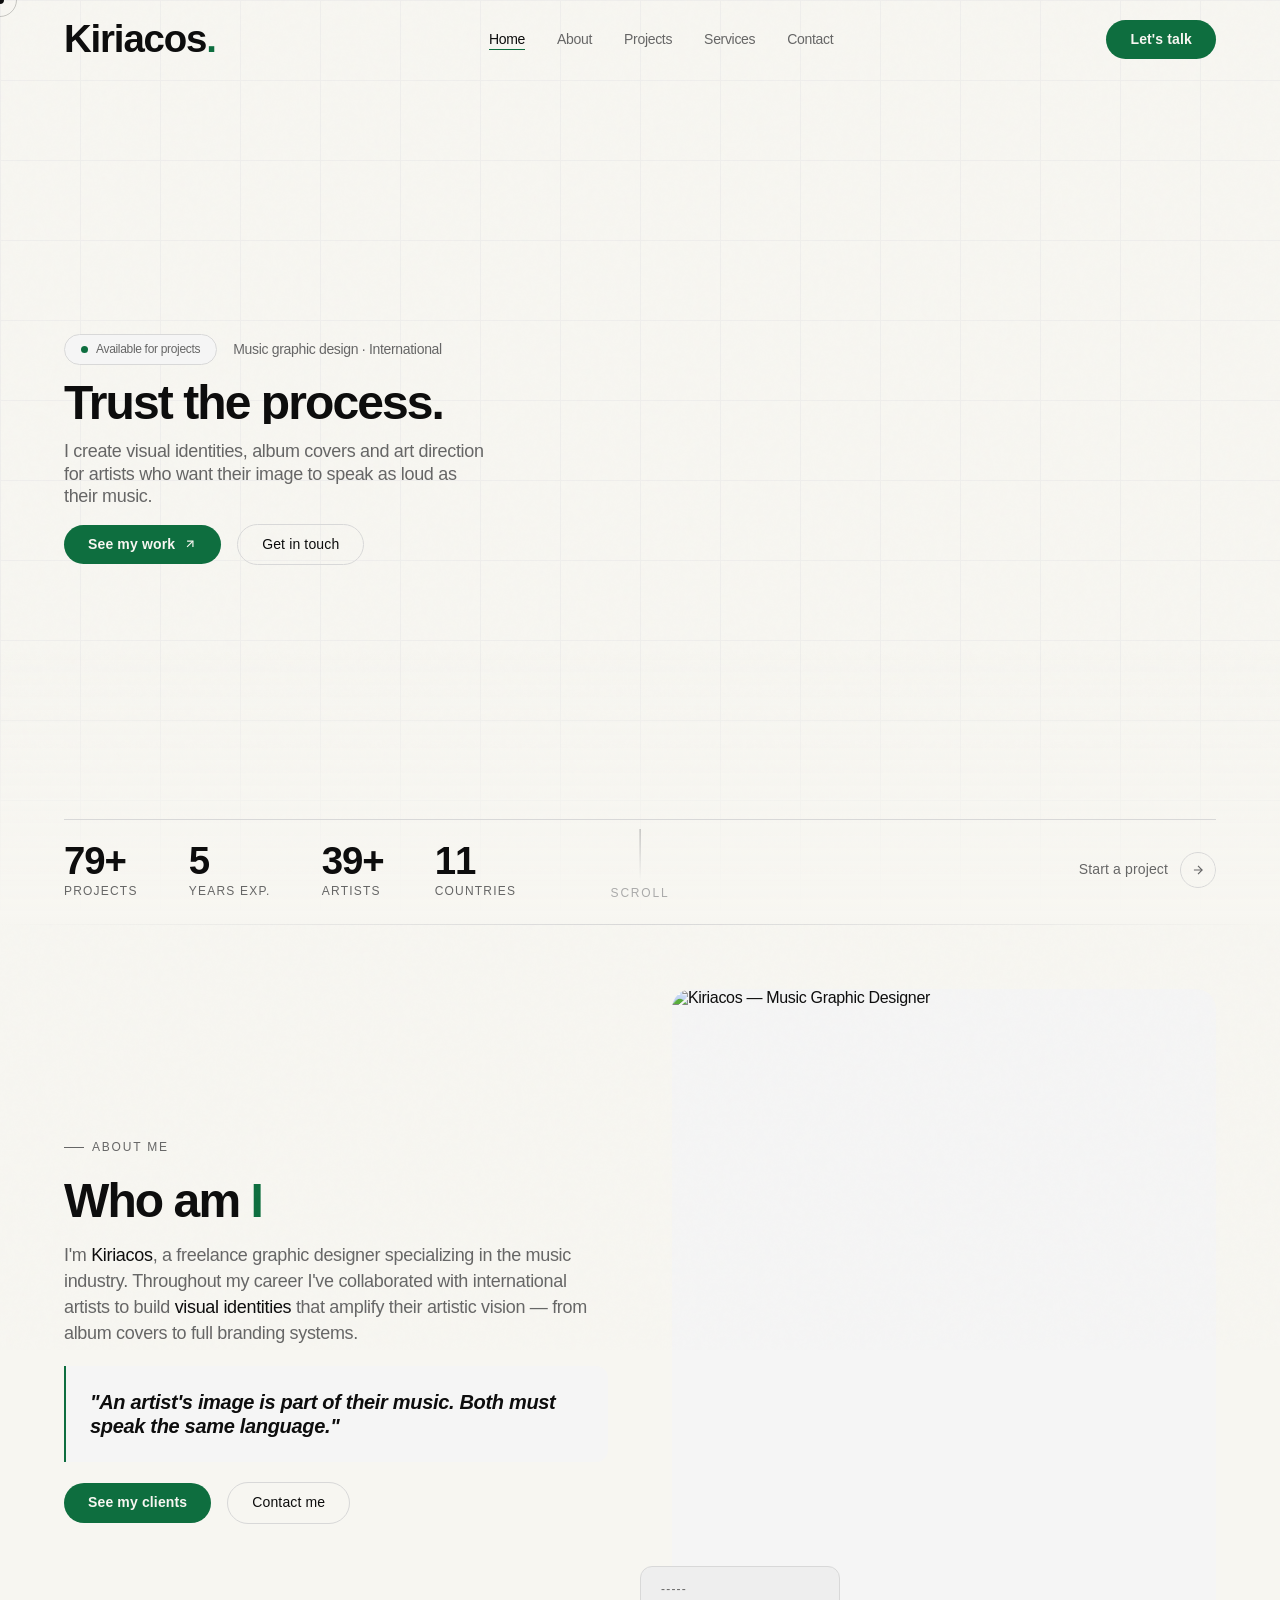
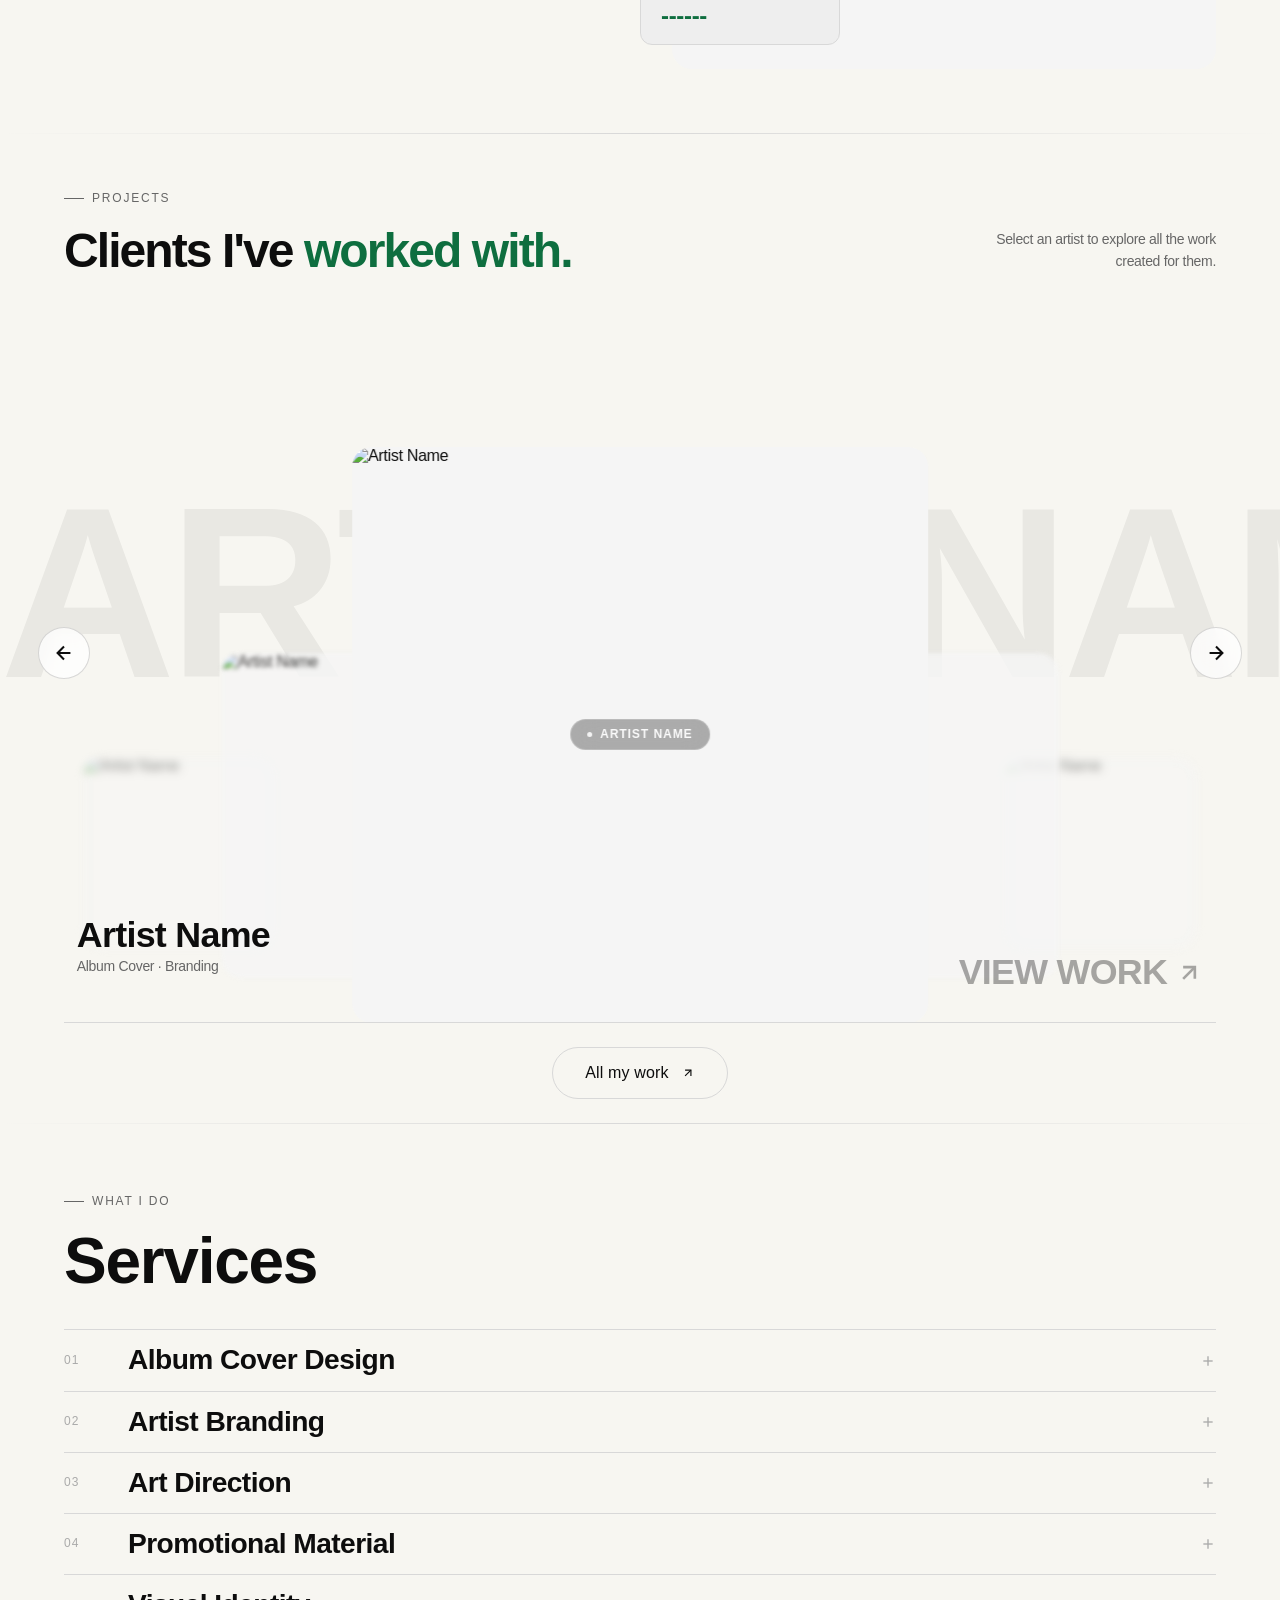
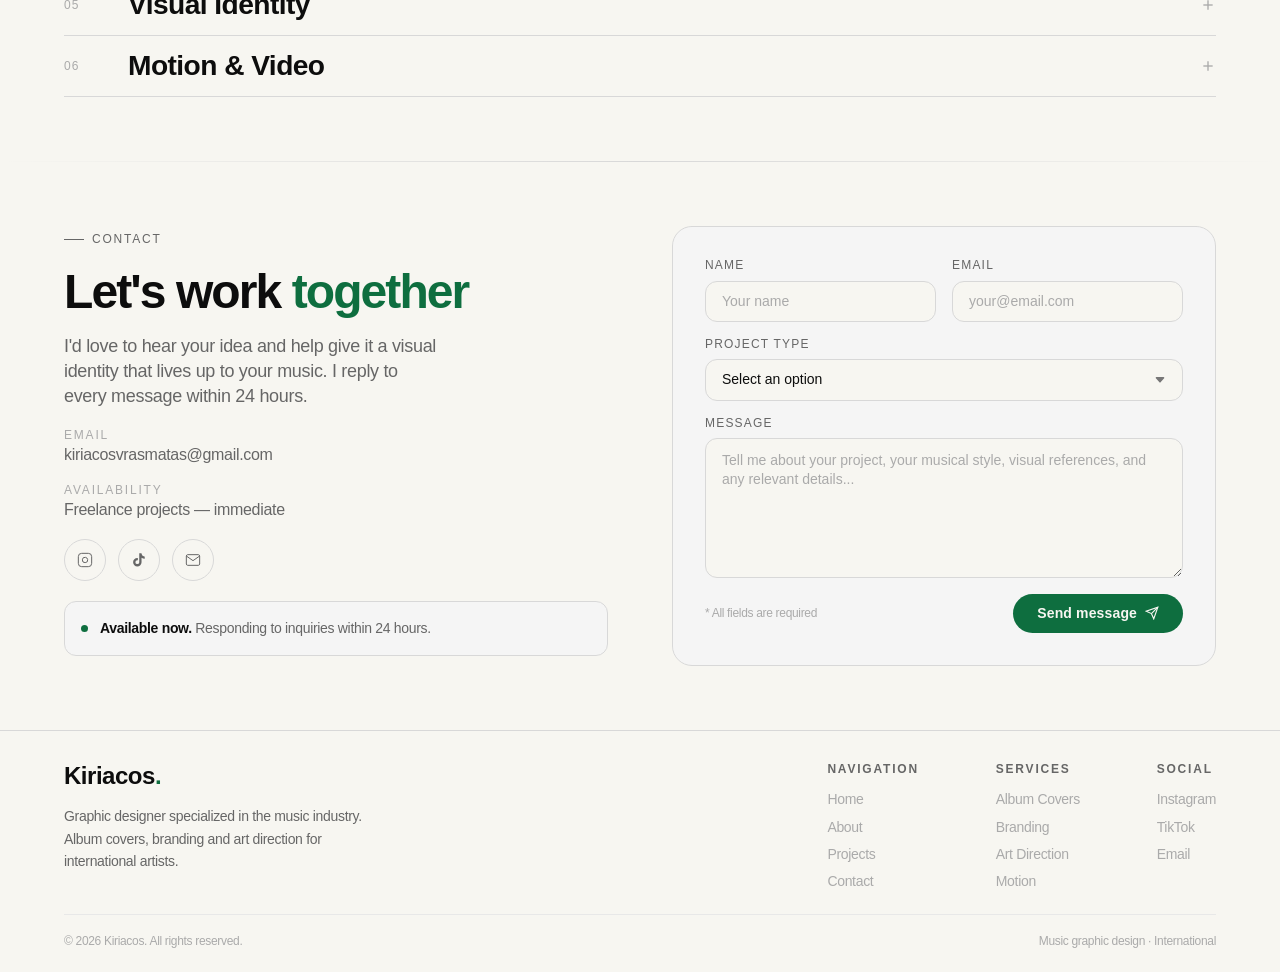
==== index.html @ 07209c32 "fix: all headings single line + remove 100% Independent stat - Remove all br tags from headings: Who" ====
<!DOCTYPE html>
<html lang="en">
<head>
  <meta charset="UTF-8" />
  <meta name="viewport" content="width=device-width, initial-scale=1.0" />
  <title>Kiriacos — Music Graphic Designer</title>
  <meta name="description" content="Graphic designer specialized in the music industry. Album covers, branding and art direction for international artists." />
  <meta name="author" content="Kiriacos" />

  <!-- Open Graph -->
  <meta property="og:title" content="Kiriacos — Music Graphic Designer" />
  <meta property="og:description" content="Album covers, branding and art direction for international artists." />
  <meta property="og:type" content="website" />

  <!-- Spline 3D viewer -->
  <script type="module" src="https://unpkg.com/@splinetool/viewer@1.12.94/build/spline-viewer.js"></script>

  <!-- CSS -->
  <link rel="stylesheet" href="css/reset.css" />
  <link rel="stylesheet" href="css/variables.css" />
  <link rel="stylesheet" href="css/base.css" />
  <link rel="stylesheet" href="css/components.css" />
  <link rel="stylesheet" href="css/navbar.css" />
  <link rel="stylesheet" href="css/sections/hero.css" />
  <link rel="stylesheet" href="css/sections/about.css" />
  <link rel="stylesheet" href="css/sections/portfolio.css" />
  <link rel="stylesheet" href="css/sections/services.css" />
  <link rel="stylesheet" href="css/sections/contact.css" />
  <link rel="stylesheet" href="css/footer.css" />
  <link rel="stylesheet" href="css/lightbox.css" />
</head>
<body>

  <!-- Noise overlay -->
  <div class="noise" aria-hidden="true"></div>

  <!-- Custom cursor -->
  <div class="cursor" id="cursor" aria-hidden="true"></div>
  <div class="cursor-ring" id="cursorRing" aria-hidden="true"></div>

  <!-- ═══════════════════════════════════════
       NAVBAR
  ═══════════════════════════════════════ -->
  <header class="navbar" id="navbar" role="banner">
    <div class="container navbar-inner">
      <a href="#home" class="navbar-logo" aria-label="Kiriacos — Home">
        Kiriacos<span>.</span>
      </a>

      <nav class="navbar-links" aria-label="Main navigation">
        <a href="#home" class="navbar-link active">Home</a>
        <a href="#about" class="navbar-link">About</a>
        <a href="#projects" class="navbar-link">Projects</a>
        <a href="#services" class="navbar-link">Services</a>
        <a href="#contact" class="navbar-link">Contact</a>
      </nav>

      <div class="navbar-cta">
        <a href="#contact" class="btn btn-primary">Let's talk</a>
        <button class="hamburger" id="hamburger" aria-label="Menu" aria-expanded="false">
          <span class="hamburger-line"></span>
          <span class="hamburger-line"></span>
          <span class="hamburger-line"></span>
        </button>
      </div>
    </div>
  </header>

  <!-- Mobile menu -->
  <nav class="mobile-menu" id="mobileMenu" aria-label="Mobile navigation">
    <a href="#home" class="navbar-link">Home</a>
    <a href="#about" class="navbar-link">About</a>
    <a href="#projects" class="navbar-link">Projects</a>
    <a href="#contact" class="navbar-link">Contact</a>
  </nav>

  <main>

    <!-- ═══════════════════════════════════════
         HOME / HERO
    ═══════════════════════════════════════ -->
    <section class="hero" id="home" aria-label="Home">

      <div class="container hero-inner">

        <!-- Left column: badge + headline + description + CTAs -->
        <div class="hero-left">
          <div class="hero-meta">
            <div class="badge">
              <span class="badge-dot" aria-hidden="true"></span>
              Available for projects
            </div>
            <span class="text-muted" style="font-size: var(--text-sm);">Music graphic design · International</span>
          </div>

          <h1 class="hero-headline" aria-label="Trust the process.">
            <span class="hero-headline-line"><span>Trust the process.</span></span>
          </h1>

          <p class="hero-description">
            I create visual identities, album covers and art direction for artists who want their image to speak as loud as their music.
          </p>

          <div class="hero-actions">
            <a href="#projects" class="btn btn-primary">
              See my work
              <svg width="14" height="14" viewBox="0 0 24 24" fill="none" stroke="currentColor" stroke-width="2" aria-hidden="true"><line x1="7" y1="17" x2="17" y2="7"/><polyline points="7 7 17 7 17 17"/></svg>
            </a>
            <a href="#contact" class="btn btn-secondary">Get in touch</a>
          </div>
        </div>

        <!-- Right column: Spline 3D model -->
        <div class="hero-spline">
          <spline-viewer
            url="https://prod.spline.design/xsgyYon9jjydqXPd/scene.splinecode"
            events-target="global"
            background="transparent"
          ></spline-viewer>
        </div>

        <!-- Stats row — full width -->
        <div class="hero-stats reveal">
          <div class="stat">
            <div><span class="stat-number" data-count="80">0</span><span class="stat-number">+</span></div>
            <span class="stat-label">Projects</span>
          </div>
          <div class="stat">
            <div><span class="stat-number" data-count="6">0</span></div>
            <span class="stat-label">Years exp.</span>
          </div>
          <div class="stat">
            <div><span class="stat-number" data-count="40">0</span><span class="stat-number">+</span></div>
            <span class="stat-label">Artists</span>
          </div>
          <div class="stat">
            <div><span class="stat-number" data-count="12">0</span></div>
            <span class="stat-label">Countries</span>
          </div>
          <div class="stat" style="margin-left:auto;">
            <a href="#contact" class="btn btn-ghost">
              Start a project
              <span class="btn-arrow" aria-hidden="true">
                <svg width="14" height="14" viewBox="0 0 24 24" fill="none" stroke="currentColor" stroke-width="2"><line x1="5" y1="12" x2="19" y2="12"/><polyline points="12 5 19 12 12 19"/></svg>
              </span>
            </a>
          </div>
        </div>

      </div>

      <div class="scroll-indicator" aria-hidden="true">
        <div class="scroll-line"></div>
        <span>Scroll</span>
      </div>
    </section>

    <div class="divider"></div>

    <!-- ═══════════════════════════════════════
         ABOUT ME
    ═══════════════════════════════════════ -->
    <section class="section about" id="about" aria-label="About me">
      <div class="container">
        <div class="about-grid">

          <!-- Left -->
          <div class="about-content">
            <div>
              <p class="section-label">About me</p>
              <h2 class="section-heading reveal">
                Who am <span class="text-accent">I</span>
              </h2>
            </div>

            <p class="about-description reveal reveal-delay-1">
              I'm <strong>Kiriacos</strong>, a freelance graphic designer specializing in the music industry. Throughout my career I've collaborated with international artists to build <strong>visual identities</strong> that amplify their artistic vision — from album covers to full branding systems.
            </p>

            <div class="about-quote reveal reveal-delay-2">
              <p>"An artist's image is part of their music. Both must speak the same language."</p>
            </div>

            <div class="about-cta-row reveal reveal-delay-3">
              <a href="#projects" class="btn btn-primary">See my clients</a>
              <a href="#contact" class="btn btn-secondary">Contact me</a>
            </div>
          </div>

          <!-- Right -->
          <div class="about-visual reveal reveal-delay-1">
            <div class="about-image-wrapper">
              <img
                src="assets/images/kv01.jpg.jpeg"
                alt="Kiriacos — Music Graphic Designer"
                loading="lazy"
              />
            </div>
            <div class="about-float-card">
              <p class="about-float-card-label">-----</p>
              <p class="about-float-card-value">------</p>
            </div>
          </div>

        </div>
      </div>
    </section>

    <div class="divider"></div>

    <!-- ═══════════════════════════════════════
         PROJECTS / CLIENTS
    ═══════════════════════════════════════ -->
    <section class="projects" id="projects" aria-label="Projects">

      <!-- Section header inside container -->
      <div class="container projects-header-wrap">
        <div class="projects-header">
          <div>
            <p class="section-label">Projects</p>
            <h2 class="section-heading reveal">
              Clients I've <span class="text-accent">worked with.</span>
            </h2>
          </div>
          <p class="text-muted reveal" style="font-size:var(--text-sm); max-width:260px; text-align:right; line-height:1.6;">
            Select an artist to explore all the work created for them.
          </p>
        </div>
      </div>

      <!-- Full-width carousel -->
      <div class="clients-carousel" id="clientsCarousel">

        <!-- Giant ghost artist name -->
        <div class="carousel-ghost-text" id="carouselGhostText" aria-hidden="true"></div>

        <!-- Cards stage -->
        <div class="carousel-stage" id="carouselStage"></div>

        <!-- Side arrows -->
        <button class="carousel-btn carousel-btn--left" id="carouselPrev" aria-label="Previous artist">
          <svg width="22" height="22" viewBox="0 0 24 24" fill="none" stroke="currentColor" stroke-width="2.25" aria-hidden="true"><line x1="19" y1="12" x2="5" y2="12"/><polyline points="12 19 5 12 12 5"/></svg>
        </button>
        <button class="carousel-btn carousel-btn--right" id="carouselNext" aria-label="Next artist">
          <svg width="22" height="22" viewBox="0 0 24 24" fill="none" stroke="currentColor" stroke-width="2.25" aria-hidden="true"><line x1="5" y1="12" x2="19" y2="12"/><polyline points="12 5 19 12 12 19"/></svg>
        </button>

        <!-- Bottom UI — name + discipline + view work -->
        <div class="carousel-bottom-ui">
          <div class="carousel-info">
            <p class="carousel-name" id="carouselName"></p>
            <p class="carousel-discipline" id="carouselDiscipline"></p>
          </div>
          <a class="carousel-cta" id="carouselCta" href="#" aria-label="View artist work">
            View work
            <svg width="28" height="28" viewBox="0 0 24 24" fill="none" stroke="currentColor" stroke-width="2.25" aria-hidden="true"><line x1="7" y1="17" x2="17" y2="7"/><polyline points="7 7 17 7 17 17"/></svg>
          </a>
        </div>

      </div>

      <!-- All my work footer -->
      <div class="container">
        <div class="projects-footer">
          <a href="work.html" class="btn btn-secondary" style="gap:var(--space-3); font-size:var(--text-base); padding:var(--space-4) var(--space-8);">
            All my work
            <svg width="14" height="14" viewBox="0 0 24 24" fill="none" stroke="currentColor" stroke-width="2" aria-hidden="true"><line x1="7" y1="17" x2="17" y2="7"/><polyline points="7 7 17 7 17 17"/></svg>
          </a>
        </div>
      </div>

    </section>

    <div class="divider"></div>

    <!-- ═══════════════════════════════════════
         SERVICES
    ═══════════════════════════════════════ -->
    <section class="section services" id="services" aria-label="Services">
      <div class="container">

        <div class="services-header">
          <p class="section-label">What I do</p>
          <h2 class="services-title reveal">Services</h2>
        </div>

        <div class="services-list">

          <div class="service-item reveal" role="button" tabindex="0" aria-expanded="false">
            <div class="service-row">
              <span class="service-index">01</span>
              <span class="service-name">Album Cover Design</span>
              <svg class="service-arrow" width="16" height="16" viewBox="0 0 24 24" fill="none" stroke="currentColor" stroke-width="2" aria-hidden="true"><line x1="12" y1="5" x2="12" y2="19"/><line x1="5" y1="12" x2="19" y2="12"/></svg>
            </div>
            <div class="service-desc">
              <p>From single artwork to full album packaging — I design covers that visually translate the sound and emotion of a release, making an immediate impact on streaming platforms and physical formats.</p>
            </div>
          </div>

          <div class="service-item reveal reveal-delay-1" role="button" tabindex="0" aria-expanded="false">
            <div class="service-row">
              <span class="service-index">02</span>
              <span class="service-name">Artist Branding</span>
              <svg class="service-arrow" width="16" height="16" viewBox="0 0 24 24" fill="none" stroke="currentColor" stroke-width="2" aria-hidden="true"><line x1="12" y1="5" x2="12" y2="19"/><line x1="5" y1="12" x2="19" y2="12"/></svg>
            </div>
            <div class="service-desc">
              <p>Building a consistent visual universe for an artist — logo, color palette, typography, and graphic language that communicate who they are across every platform and touchpoint.</p>
            </div>
          </div>

          <div class="service-item reveal reveal-delay-2" role="button" tabindex="0" aria-expanded="false">
            <div class="service-row">
              <span class="service-index">03</span>
              <span class="service-name">Art Direction</span>
              <svg class="service-arrow" width="16" height="16" viewBox="0 0 24 24" fill="none" stroke="currentColor" stroke-width="2" aria-hidden="true"><line x1="12" y1="5" x2="12" y2="19"/><line x1="5" y1="12" x2="19" y2="12"/></svg>
            </div>
            <div class="service-desc">
              <p>Creative direction for photo shoots, music videos and campaign rollouts — defining the visual concept, mood, references and aesthetic that aligns with the project's artistic vision.</p>
            </div>
          </div>

          <div class="service-item reveal reveal-delay-3" role="button" tabindex="0" aria-expanded="false">
            <div class="service-row">
              <span class="service-index">04</span>
              <span class="service-name">Promotional Material</span>
              <svg class="service-arrow" width="16" height="16" viewBox="0 0 24 24" fill="none" stroke="currentColor" stroke-width="2" aria-hidden="true"><line x1="12" y1="5" x2="12" y2="19"/><line x1="5" y1="12" x2="19" y2="12"/></svg>
            </div>
            <div class="service-desc">
              <p>Social media assets, press kits, posters, flyers and digital content designed to support launches and tours — maintaining visual consistency across every format.</p>
            </div>
          </div>

          <div class="service-item reveal" role="button" tabindex="0" aria-expanded="false">
            <div class="service-row">
              <span class="service-index">05</span>
              <span class="service-name">Visual Identity</span>
              <svg class="service-arrow" width="16" height="16" viewBox="0 0 24 24" fill="none" stroke="currentColor" stroke-width="2" aria-hidden="true"><line x1="12" y1="5" x2="12" y2="19"/><line x1="5" y1="12" x2="19" y2="12"/></svg>
            </div>
            <div class="service-desc">
              <p>Complete visual identity systems for labels, studios and music-related brands — from concept to delivery, covering every graphic element needed to establish a strong presence.</p>
            </div>
          </div>

          <div class="service-item reveal reveal-delay-1" role="button" tabindex="0" aria-expanded="false">
            <div class="service-row">
              <span class="service-index">06</span>
              <span class="service-name">Motion &amp; Video</span>
              <svg class="service-arrow" width="16" height="16" viewBox="0 0 24 24" fill="none" stroke="currentColor" stroke-width="2" aria-hidden="true"><line x1="12" y1="5" x2="12" y2="19"/><line x1="5" y1="12" x2="19" y2="12"/></svg>
            </div>
            <div class="service-desc">
              <p>Animated visuals, lyric videos, visualizers and motion graphics that bring still designs to life — crafted for social media, streaming platforms and live show screens.</p>
            </div>
          </div>

        </div>

      </div>
    </section>

    <div class="divider"></div>

    <!-- ═══════════════════════════════════════
         CONTACT
    ═══════════════════════════════════════ -->
    <section class="section contact" id="contact" aria-label="Contact">
      <div class="container">
        <div class="contact-inner">

          <!-- Left -->
          <div class="contact-left">
            <div>
              <p class="section-label">Contact</p>
              <h2 class="section-heading reveal">
                Let's work <span class="text-accent">together</span>
              </h2>
            </div>

            <p class="contact-tagline reveal reveal-delay-1">
              I'd love to hear your idea and help give it a visual identity that lives up to your music. I reply to every message within 24 hours.
            </p>

            <div class="contact-details reveal reveal-delay-2">
              <div class="contact-detail-item">
                <span class="contact-detail-label">Email</span>
                <a href="mailto:kiriacosvrasmatas@gmail.com" class="contact-detail-value">kiriacosvrasmatas@gmail.com</a>
              </div>
              <div class="contact-detail-item">
                <span class="contact-detail-label">Availability</span>
                <span class="contact-detail-value">Freelance projects — immediate</span>
              </div>
            </div>

            <!-- Social -->
            <div class="contact-socials reveal reveal-delay-3" aria-label="Social media">
              <a href="https://instagram.com/kiriacospsd" target="_blank" rel="noopener noreferrer" class="social-link" aria-label="Instagram @kiriacospsd">
                <svg width="16" height="16" viewBox="0 0 24 24" fill="none" stroke="currentColor" stroke-width="1.5" aria-hidden="true"><rect x="2" y="2" width="20" height="20" rx="5" ry="5"/><path d="M16 11.37A4 4 0 1 1 12.63 8 4 4 0 0 1 16 11.37z"/><line x1="17.5" y1="6.5" x2="17.51" y2="6.5"/></svg>
              </a>
              <a href="https://tiktok.com/@kiriacospsd" target="_blank" rel="noopener noreferrer" class="social-link" aria-label="TikTok @kiriacospsd">
                <svg width="16" height="16" viewBox="0 0 24 24" fill="currentColor" aria-hidden="true"><path d="M19.59 6.69a4.83 4.83 0 0 1-3.77-4.25V2h-3.45v13.67a2.89 2.89 0 0 1-2.88 2.5 2.89 2.89 0 0 1-2.89-2.89 2.89 2.89 0 0 1 2.89-2.89c.28 0 .54.04.79.1V9.01a6.33 6.33 0 0 0-.79-.05 6.34 6.34 0 0 0-6.34 6.34 6.34 6.34 0 0 0 6.34 6.34 6.34 6.34 0 0 0 6.33-6.34V8.69a8.18 8.18 0 0 0 4.78 1.52V6.77a4.85 4.85 0 0 1-1.01-.08z"/></svg>
              </a>
              <a href="mailto:kiriacosvrasmatas@gmail.com" class="social-link" aria-label="Email">
                <svg width="16" height="16" viewBox="0 0 24 24" fill="none" stroke="currentColor" stroke-width="1.5" aria-hidden="true"><path d="M4 4h16c1.1 0 2 .9 2 2v12c0 1.1-.9 2-2 2H4c-1.1 0-2-.9-2-2V6c0-1.1.9-2 2-2z"/><polyline points="22,6 12,13 2,6"/></svg>
              </a>
            </div>

            <div class="availability-note reveal">
              <div class="badge-dot" aria-hidden="true"></div>
              <p><strong>Available now.</strong> Responding to inquiries within 24 hours.</p>
            </div>
          </div>

          <!-- Right — Form -->
          <div class="reveal reveal-delay-2">
            <form class="contact-form-wrapper" id="contactForm" novalidate aria-label="Contact form">

              <div class="form-row">
                <div class="form-group">
                  <label class="form-label" for="name">Name</label>
                  <input class="form-input" type="text" id="name" name="name" placeholder="Your name" required autocomplete="given-name" />
                </div>
                <div class="form-group">
                  <label class="form-label" for="email">Email</label>
                  <input class="form-input" type="email" id="email" name="email" placeholder="your@email.com" required autocomplete="email" />
                </div>
              </div>

              <div class="form-group">
                <label class="form-label" for="projectType">Project type</label>
                <select class="form-select" id="projectType" name="projectType" required>
                  <option value="" disabled selected>Select an option</option>
                  <option value="cover">Album / EP / Single cover</option>
                  <option value="branding">Full artist branding</option>
                  <option value="art-direction">Art direction</option>
                  <option value="promo">Promotional material</option>
                  <option value="motion">Motion graphics / Video</option>
                  <option value="other">Other</option>
                </select>
              </div>

              <div class="form-group">
                <label class="form-label" for="message">Message</label>
                <textarea class="form-textarea" id="message" name="message" placeholder="Tell me about your project, your musical style, visual references, and any relevant details..." required rows="5"></textarea>
              </div>

              <div class="form-submit">
                <p class="form-note">* All fields are required</p>
                <button type="submit" class="btn btn-primary btn-submit" id="submitBtn">
                  <span class="btn-text">Send message</span>
                  <svg width="14" height="14" viewBox="0 0 24 24" fill="none" stroke="currentColor" stroke-width="2" aria-hidden="true"><line x1="22" y1="2" x2="11" y2="13"/><polygon points="22 2 15 22 11 13 2 9 22 2"/></svg>
                </button>
              </div>

            </form>
          </div>

        </div>
      </div>
    </section>

  </main>

  <!-- ═══════════════════════════════════════
       FOOTER
  ═══════════════════════════════════════ -->
  <footer class="footer" role="contentinfo">
    <div class="container">
      <div class="footer-top">
        <div class="footer-brand">
          <a href="#home" class="footer-logo" aria-label="Kiriacos — Home">Kiriacos<span>.</span></a>
          <p class="footer-tagline">Graphic designer specialized in the music industry. Album covers, branding and art direction for international artists.</p>
        </div>

        <nav class="footer-nav" aria-label="Footer navigation">
          <div class="footer-nav-group">
            <p class="footer-nav-heading">Navigation</p>
            <a href="#home" class="footer-nav-link">Home</a>
            <a href="#about" class="footer-nav-link">About</a>
            <a href="#projects" class="footer-nav-link">Projects</a>
            <a href="#contact" class="footer-nav-link">Contact</a>
          </div>
          <div class="footer-nav-group">
            <p class="footer-nav-heading">Services</p>
            <a href="#contact" class="footer-nav-link">Album Covers</a>
            <a href="#contact" class="footer-nav-link">Branding</a>
            <a href="#contact" class="footer-nav-link">Art Direction</a>
            <a href="#contact" class="footer-nav-link">Motion</a>
          </div>
          <div class="footer-nav-group">
            <p class="footer-nav-heading">Social</p>
            <a href="https://instagram.com/kiriacospsd" target="_blank" rel="noopener noreferrer" class="footer-nav-link">Instagram</a>
            <a href="https://tiktok.com/@kiriacospsd" target="_blank" rel="noopener noreferrer" class="footer-nav-link">TikTok</a>
            <a href="mailto:kiriacosvrasmatas@gmail.com" class="footer-nav-link">Email</a>
          </div>
        </nav>
      </div>

      <div class="footer-bottom">
        <p class="footer-copy">&copy; 2026 Kiriacos. All rights reserved.</p>
        <p class="footer-made">Music graphic design · International</p>
      </div>
    </div>
  </footer>

  <!-- ═══════════════════════════════════════
       MODAL (client works popup)
  ═══════════════════════════════════════ -->
  <div class="modal-backdrop" id="modalBackdrop" role="dialog" aria-modal="true" aria-labelledby="modalArtistName">
    <div class="modal">
      <div class="modal-header">
        <div>
          <p class="modal-artist-name" id="modalArtistName"></p>
          <p class="modal-artist-discipline" id="modalArtistDiscipline"></p>
        </div>
        <button class="modal-close" id="modalClose" aria-label="Close">
          <svg width="16" height="16" viewBox="0 0 24 24" fill="none" stroke="currentColor" stroke-width="2" aria-hidden="true"><line x1="18" y1="6" x2="6" y2="18"/><line x1="6" y1="6" x2="18" y2="18"/></svg>
        </button>
      </div>
      <div class="modal-body">
        <div class="modal-grid" id="modalGrid"></div>
      </div>
    </div>
  </div>

  <!-- Lightbox -->
  <div class="lightbox" id="lightbox" role="dialog" aria-modal="true" aria-label="Image viewer">
    <button class="lightbox-close" id="lightboxClose" aria-label="Close">
      <svg width="16" height="16" viewBox="0 0 24 24" fill="none" stroke="currentColor" stroke-width="2" aria-hidden="true"><line x1="18" y1="6" x2="6" y2="18"/><line x1="6" y1="6" x2="18" y2="18"/></svg>
    </button>
    <img class="lightbox-img" id="lightboxImg" src="" alt="" />
  </div>

  <!-- JS -->
  <script src="js/main.js" type="module"></script>
</body>
</html>
---- css/variables.css ----
:root {
  /* Colors — Light theme: white bg, black text, green accent */
  --color-bg: #f7f6f1;
  --color-bg-card: #f5f5f5;
  --color-bg-elevated: #eeeeee;
  --color-border: #d8d8d8;
  --color-border-subtle: #e8e8e8;
  --color-text: #0d0d0d;
  --color-text-muted: #666666;
  --color-text-dim: #aaaaaa;
  --color-accent: #0e6e3f;
  --color-accent-hover: #0a5530;
  --color-accent-light: #128a4f;
  --color-white: #ffffff;
  --color-success: #0e6e3f;

  /* Typography — Helvetica system stack, no external font dependency */
  --font-display: 'Helvetica Neue', Helvetica, Arial, sans-serif;
  --font-body: 'Helvetica Neue', Helvetica, Arial, sans-serif;

  /* Font sizes */
  --text-xs: 0.75rem;
  --text-sm: 0.875rem;
  --text-base: 1rem;
  --text-lg: 1.125rem;
  --text-xl: 1.25rem;
  --text-2xl: 1.5rem;
  --text-3xl: 2rem;

  /* Spacing */
  --space-1: 0.25rem;
  --space-2: 0.5rem;
  --space-3: 0.75rem;
  --space-4: 1rem;
  --space-5: 1.25rem;
  --space-6: 1.5rem;
  --space-8: 2rem;
  --space-10: 2.5rem;
  --space-12: 3rem;
  --space-16: 4rem;
  --space-20: 5rem;
  --space-24: 6rem;
  --space-32: 8rem;

  /* Layout */
  --container-max: 1320px;
  --container-padding: clamp(1.5rem, 5vw, 4rem);
  --section-padding: clamp(3rem, 5vw, 5rem);

  /* Border radius */
  --radius-sm: 6px;
  --radius-md: 12px;
  --radius-lg: 20px;
  --radius-full: 9999px;

  /* Transitions */
  --ease-smooth: cubic-bezier(0.25, 0.46, 0.45, 0.94);
  --ease-spring: cubic-bezier(0.34, 1.56, 0.64, 1);
  --duration-fast: 200ms;
  --duration-base: 350ms;
  --duration-slow: 600ms;

  /* Shadows */
  --shadow-sm: 0 1px 3px rgba(0, 0, 0, 0.08);
  --shadow-md: 0 4px 20px rgba(0, 0, 0, 0.1);
  --shadow-lg: 0 8px 40px rgba(0, 0, 0, 0.12);
  --shadow-accent: 0 0 30px rgba(14, 110, 63, 0.2);

  /* Z-index */
  --z-base: 1;
  --z-card: 10;
  --z-navbar: 100;
  --z-overlay: 200;
  --z-modal: 300;
  --z-cursor: 9999;
}
---- css/base.css ----
body {
  background-color: var(--color-bg);
  color: var(--color-text);
  font-family: var(--font-body);
  font-size: var(--text-base);
  line-height: 1.1;
  letter-spacing: -0.02em;
  cursor: none;
}

/* Container */
.container {
  width: 100%;
  max-width: var(--container-max);
  margin: 0 auto;
  padding-inline: var(--container-padding);
}

/* Section */
.section {
  padding-block: var(--section-padding);
}

/* Section header */
.section-label {
  display: inline-flex;
  align-items: center;
  gap: var(--space-2);
  font-size: var(--text-xs);
  font-family: var(--font-body);
  font-weight: 500;
  text-transform: uppercase;
  letter-spacing: 0.15em;
  color: var(--color-text-muted);
  margin-bottom: var(--space-6);
}

.section-label::before {
  content: '';
  display: block;
  width: 20px;
  height: 1px;
  background: var(--color-text-muted);
}

.section-heading {
  font-family: var(--font-display);
  font-size: clamp(2.8rem, 4vw, 3rem);
  font-weight: 700;
  line-height: 0.9;
  letter-spacing: -0.04em;
  color: var(--color-text);
  white-space: nowrap;
}

/* Divider */
.divider {
  width: 100%;
  height: 1px;
  background: linear-gradient(to right, transparent, var(--color-border), transparent);
}

/* Highlight text */
.text-accent {
  color: var(--color-accent);
}

.text-muted {
  color: var(--color-text-muted);
}

/* Scroll reveal */
.reveal {
  opacity: 0;
  transform: translateY(32px);
  transition: opacity var(--duration-slow) var(--ease-smooth),
              transform var(--duration-slow) var(--ease-smooth);
}

.reveal.is-visible {
  opacity: 1;
  transform: translateY(0);
}

.reveal-delay-1 { transition-delay: 100ms; }
.reveal-delay-2 { transition-delay: 200ms; }
.reveal-delay-3 { transition-delay: 300ms; }
.reveal-delay-4 { transition-delay: 400ms; }

/* Selection */
::selection {
  background: var(--color-accent);
  color: #ffffff;
}

/* Focus visible */
:focus-visible {
  outline: 2px solid var(--color-accent);
  outline-offset: 3px;
  border-radius: var(--radius-sm);
}

/* Scrollbar */
::-webkit-scrollbar {
  width: 5px;
}
::-webkit-scrollbar-track {
  background: var(--color-bg);
}
::-webkit-scrollbar-thumb {
  background: var(--color-border);
  border-radius: var(--radius-full);
}
::-webkit-scrollbar-thumb:hover {
  background: var(--color-text-muted);
}
---- css/components.css ----
/* ── Buttons ── */
.btn {
  display: inline-flex;
  align-items: center;
  gap: var(--space-2);
  padding: var(--space-3) var(--space-6);
  border-radius: var(--radius-full);
  font-family: var(--font-body);
  font-size: var(--text-sm);
  font-weight: 500;
  letter-spacing: 0.01em;
  transition: all var(--duration-base) var(--ease-smooth);
  position: relative;
  overflow: hidden;
}

.btn-primary {
  background: var(--color-accent);
  color: var(--color-bg);
  font-weight: 600;
}

.btn-primary:hover {
  background: var(--color-accent-hover);
  transform: translateY(-2px);
  box-shadow: var(--shadow-accent);
}

.btn-secondary {
  background: transparent;
  color: var(--color-text);
  border: 1px solid var(--color-border);
}

.btn-secondary:hover {
  border-color: var(--color-text-muted);
  background: var(--color-bg-card);
  transform: translateY(-2px);
}

.btn-ghost {
  color: var(--color-text-muted);
  padding-inline: 0;
  gap: var(--space-3);
}

.btn-ghost:hover {
  color: var(--color-text);
}

.btn-ghost .btn-arrow {
  width: 36px;
  height: 36px;
  border-radius: 50%;
  border: 1px solid var(--color-border);
  display: flex;
  align-items: center;
  justify-content: center;
  transition: all var(--duration-base) var(--ease-smooth);
}

.btn-ghost:hover .btn-arrow {
  border-color: var(--color-text);
  background: var(--color-text);
  color: var(--color-bg);
}

/* ── Badge ── */
.badge {
  display: inline-flex;
  align-items: center;
  gap: var(--space-2);
  padding: var(--space-2) var(--space-4);
  border-radius: var(--radius-full);
  border: 1px solid var(--color-border);
  background: var(--color-bg-card);
  font-size: var(--text-xs);
  font-weight: 500;
  color: var(--color-text-muted);
}

.badge-dot {
  width: 7px;
  height: 7px;
  border-radius: 50%;
  background: var(--color-success);
  animation: pulse-dot 2s ease-in-out infinite;
}

@keyframes pulse-dot {
  0%, 100% { opacity: 1; transform: scale(1); }
  50% { opacity: 0.6; transform: scale(0.85); }
}

/* ── Tag ── */
.tag {
  display: inline-flex;
  align-items: center;
  padding: var(--space-1) var(--space-3);
  border-radius: var(--radius-sm);
  background: var(--color-bg-elevated);
  font-size: var(--text-xs);
  color: var(--color-text-muted);
  font-weight: 500;
  letter-spacing: 0.03em;
  border: 1px solid var(--color-border-subtle);
}

/* ── Stat card ── */
.stat {
  display: flex;
  flex-direction: column;
  gap: var(--space-1);
}

.stat-number {
  font-family: var(--font-display);
  font-size: clamp(2rem, 4vw, 3.5rem);
  font-weight: 700;
  line-height: 1;
  letter-spacing: -0.03em;
  color: var(--color-text);
}

.stat-label {
  font-size: var(--text-xs);
  color: var(--color-text-muted);
  text-transform: uppercase;
  letter-spacing: 0.1em;
  font-weight: 500;
}

/* ── Skill pill ── */
.skill-pill {
  display: inline-flex;
  align-items: center;
  gap: var(--space-2);
  padding: var(--space-2) var(--space-4);
  border: 1px solid var(--color-border);
  border-radius: var(--radius-full);
  font-size: var(--text-sm);
  color: var(--color-text-muted);
  transition: all var(--duration-fast) var(--ease-smooth);
}

.skill-pill:hover {
  border-color: var(--color-accent);
  color: var(--color-accent);
}

/* ── Custom cursor ── */
.cursor {
  position: fixed;
  width: 8px;
  height: 8px;
  background: var(--color-text);
  border-radius: 50%;
  pointer-events: none;
  z-index: var(--z-cursor);
  transform: translate(-50%, -50%);
  transition: transform 80ms linear, width 300ms var(--ease-smooth),
              height 300ms var(--ease-smooth), background 300ms var(--ease-smooth);
}

.cursor.is-hovering {
  width: 36px;
  height: 36px;
  background: var(--color-accent);
}

.cursor-ring {
  position: fixed;
  width: 34px;
  height: 34px;
  border: 1px solid rgba(0, 0, 0, 0.2);
  border-radius: 50%;
  pointer-events: none;
  z-index: var(--z-cursor);
  transform: translate(-50%, -50%);
  transition: transform 400ms var(--ease-smooth), opacity 300ms ease,
              width 300ms var(--ease-smooth), height 300ms var(--ease-smooth);
}

.cursor-ring.is-hovering {
  width: 56px;
  height: 56px;
  opacity: 0.5;
  border-color: rgba(14, 110, 63, 0.5);
}

/* ── Noise overlay ── */
.noise {
  position: fixed;
  inset: -50%;
  width: 200%;
  height: 200%;
  background-image: url("data:image/svg+xml,%3Csvg viewBox='0 0 256 256' xmlns='http://www.w3.org/2000/svg'%3E%3Cfilter id='noise'%3E%3CfeTurbulence type='fractalNoise' baseFrequency='0.9' numOctaves='4' stitchTiles='stitch'/%3E%3C/filter%3E%3Crect width='100%25' height='100%25' filter='url(%23noise)'/%3E%3C/svg%3E");
  opacity: 0.018;
  pointer-events: none;
  z-index: var(--z-base);
  animation: noise-drift 8s steps(2) infinite;
}

@keyframes noise-drift {
  0%   { transform: translate(0, 0); }
  25%  { transform: translate(-5%, 3%); }
  50%  { transform: translate(3%, -4%); }
  75%  { transform: translate(-3%, 5%); }
  100% { transform: translate(0, 0); }
}
---- css/navbar.css ----
.navbar {
  position: fixed;
  top: 0;
  left: 0;
  right: 0;
  z-index: var(--z-navbar);
  padding-block: var(--space-5);
  transition: padding var(--duration-base) var(--ease-smooth),
              background var(--duration-base) var(--ease-smooth),
              border-color var(--duration-base) var(--ease-smooth),
              box-shadow var(--duration-base) var(--ease-smooth);
  border-bottom: 1px solid transparent;
}

.navbar.scrolled {
  padding-block: var(--space-4);
  background: rgba(255, 255, 255, 0.88);
  backdrop-filter: blur(20px);
  -webkit-backdrop-filter: blur(20px);
  border-bottom-color: var(--color-border-subtle);
  box-shadow: 0 1px 20px rgba(0, 0, 0, 0.08);
}

.navbar-inner {
  display: flex;
  align-items: center;
  justify-content: space-between;
  gap: var(--space-8);
}

/* Logo */
.navbar-logo {
  font-family: var(--font-display);
  font-size: clamp(1.6rem, 3vw, 2.4rem);
  font-weight: 700;
  letter-spacing: -0.03em;
  color: var(--color-text);
  transition: color var(--duration-fast) var(--ease-smooth);
  line-height: 1;
}

.navbar-logo span {
  color: var(--color-accent);
}

/* Nav links */
.navbar-links {
  display: flex;
  align-items: center;
  gap: var(--space-8);
}

.navbar-link {
  font-size: var(--text-sm);
  font-weight: 450;
  color: var(--color-text-muted);
  transition: color var(--duration-fast) var(--ease-smooth);
  position: relative;
}

.navbar-link::after {
  content: '';
  position: absolute;
  bottom: -3px;
  left: 0;
  right: 0;
  height: 1px;
  background: var(--color-accent);
  transform: scaleX(0);
  transform-origin: right;
  transition: transform var(--duration-base) var(--ease-smooth);
}

.navbar-link:hover,
.navbar-link.active {
  color: var(--color-text);
}

.navbar-link:hover::after,
.navbar-link.active::after {
  transform: scaleX(1);
  transform-origin: left;
}

/* CTA */
.navbar-cta {
  display: flex;
  align-items: center;
  gap: var(--space-4);
}

/* Hamburger */
.hamburger {
  display: none;
  flex-direction: column;
  gap: 5px;
  width: 28px;
  cursor: pointer;
  padding: var(--space-1);
}

.hamburger-line {
  height: 1.5px;
  background: var(--color-text);
  border-radius: 2px;
  transition: all var(--duration-base) var(--ease-smooth);
  transform-origin: center;
}

.hamburger.active .hamburger-line:nth-child(1) {
  transform: translateY(6.5px) rotate(45deg);
}

.hamburger.active .hamburger-line:nth-child(2) {
  opacity: 0;
  transform: scaleX(0);
}

.hamburger.active .hamburger-line:nth-child(3) {
  transform: translateY(-6.5px) rotate(-45deg);
}

/* Mobile menu */
.mobile-menu {
  position: fixed;
  inset: 0;
  background: var(--color-bg);
  z-index: calc(var(--z-navbar) - 1);
  display: flex;
  flex-direction: column;
  align-items: center;
  justify-content: center;
  gap: var(--space-8);
  opacity: 0;
  pointer-events: none;
  transform: translateY(-20px);
  transition: opacity var(--duration-base) var(--ease-smooth),
              transform var(--duration-base) var(--ease-smooth);
}

.mobile-menu.open {
  opacity: 1;
  pointer-events: all;
  transform: translateY(0);
}

.mobile-menu .navbar-link {
  font-family: var(--font-display);
  font-size: clamp(2rem, 8vw, 4rem);
  font-weight: 700;
  color: var(--color-text);
  letter-spacing: -0.02em;
}

.mobile-menu .navbar-link::after {
  display: none;
}

/* Responsive */
@media (max-width: 768px) {
  .navbar-links,
  .navbar-cta .btn {
    display: none;
  }

  .hamburger {
    display: flex;
  }
}
---- css/sections/hero.css ----
.hero {
  min-height: 100vh;
  display: flex;
  align-items: center;
  position: relative;
  overflow: hidden;
  padding-block: calc(var(--section-padding) + 1rem) var(--space-6);
}

/* Background grid */
.hero::before {
  content: '';
  position: absolute;
  inset: 0;
  background-image:
    linear-gradient(to right, var(--color-border-subtle) 1px, transparent 1px),
    linear-gradient(to bottom, var(--color-border-subtle) 1px, transparent 1px);
  background-size: 80px 80px;
  opacity: 0.5;
  pointer-events: none;
}

/* Gradient fade bottom */
.hero::after {
  content: '';
  position: absolute;
  bottom: 0;
  left: 0;
  right: 0;
  height: 30%;
  background: linear-gradient(to bottom, transparent, var(--color-bg));
  pointer-events: none;
  z-index: 1;
}

/* ── Two-column grid ── */
.hero-inner {
  display: grid;
  grid-template-columns: 1fr 1fr;
  grid-template-rows: 1fr auto;
  gap: 0 clamp(2rem, 4vw, 5rem);
  min-height: calc(100vh - 80px);
  position: relative;
  z-index: 2;
  align-items: center;
}

/* Left column */
.hero-left {
  grid-column: 1;
  grid-row: 1;
  display: flex;
  flex-direction: column;
  gap: var(--space-4);
  padding-block: var(--space-4);
}

/* Right column — Spline viewer */
.hero-spline {
  grid-column: 2;
  grid-row: 1;
  position: relative;
  height: 100%;
  min-height: 460px;
}

spline-viewer {
  width: 100%;
  height: 100%;
  display: block;
  background: transparent;
}

/* Stats row — full width */
.hero-stats {
  grid-column: 1 / -1;
  grid-row: 2;
  display: flex;
  align-items: center;
  gap: clamp(1.5rem, 4vw, 3.5rem);
  padding-top: var(--space-5);
  border-top: 1px solid var(--color-border);
  flex-wrap: wrap;
}

.hero-stats .stat-number {
  font-size: clamp(1.8rem, 3vw, 3rem);
}

/* ── Text elements ── */
.hero-meta {
  display: flex;
  align-items: center;
  gap: var(--space-4);
  flex-wrap: wrap;
}

.hero-headline {
  font-family: var(--font-display);
  font-size: clamp(2.8rem, 4vw, 3rem);
  font-weight: 700;
  line-height: 0.9;
  letter-spacing: -0.04em;
  color: var(--color-text);
  overflow: hidden;
  white-space: nowrap;
}

.hero-headline-line {
  display: block;
  overflow: hidden;
}

.hero-headline-line span {
  display: block;
  transform: translateY(110%);
  transition: transform var(--duration-slow) var(--ease-smooth);
}

.hero-headline-line:nth-child(2) span {
  transition-delay: 80ms;
}

.hero.loaded .hero-headline-line span {
  transform: translateY(0);
}

.hero-headline .outline {
  -webkit-text-stroke: 1.5px var(--color-text);
  color: transparent;
}

.hero-headline .filled {
  color: var(--color-text);
}

.hero-description {
  max-width: 420px;
  color: var(--color-text-muted);
  font-size: var(--text-lg);
  line-height: 1.25;
}

.hero-actions {
  display: flex;
  align-items: center;
  gap: var(--space-4);
  flex-wrap: wrap;
}

/* Scroll indicator */
.scroll-indicator {
  position: absolute;
  bottom: var(--space-6);
  left: 50%;
  transform: translateX(-50%);
  display: flex;
  flex-direction: column;
  align-items: center;
  gap: var(--space-2);
  color: var(--color-text-dim);
  font-size: var(--text-xs);
  text-transform: uppercase;
  letter-spacing: 0.15em;
  z-index: 5;
}

.scroll-line {
  width: 1px;
  height: 50px;
  background: linear-gradient(to bottom, var(--color-text-dim), transparent);
  animation: scroll-line-anim 2s ease-in-out infinite;
}

@keyframes scroll-line-anim {
  0%, 100% { transform: scaleY(1);   opacity: 1; }
  50%       { transform: scaleY(0.4); opacity: 0.4; }
}

/* ── Responsive ── */
@media (max-width: 900px) {
  .hero-inner {
    grid-template-columns: 1fr;
    grid-template-rows: auto auto auto;
    min-height: auto;
    gap: var(--space-8);
  }

  .hero-left {
    grid-column: 1;
    grid-row: 1;
    padding-block: var(--space-4);
  }

  .hero-spline {
    grid-column: 1;
    grid-row: 2;
    height: 55vw;
    min-height: 280px;
    max-height: 420px;
  }

  .hero-stats {
    grid-column: 1;
    grid-row: 3;
  }

  .scroll-indicator {
    display: none;
  }
}
---- css/sections/about.css ----
.about {
  background: var(--color-bg);
}

.about-grid {
  display: grid;
  grid-template-columns: 1fr 1fr;
  gap: clamp(2rem, 5vw, 5rem);
  align-items: center;
}

/* Left column — text */
.about-content {
  display: flex;
  flex-direction: column;
  gap: var(--space-5);
}

.about-description {
  font-size: var(--text-lg);
  color: var(--color-text-muted);
  line-height: 1.45;
}

.about-description strong {
  color: var(--color-text);
  font-weight: 500;
}

/* Quote block */
.about-quote {
  padding: var(--space-6);
  border-left: 2px solid var(--color-accent);
  background: var(--color-bg-card);
  border-radius: 0 var(--radius-md) var(--radius-md) 0;
}

.about-quote p {
  font-family: var(--font-display);
  font-size: var(--text-xl);
  font-weight: 600;
  line-height: 1.2;
  color: var(--color-text);
  font-style: italic;
}

/* Skills */
.about-skills-heading {
  font-size: var(--text-xs);
  text-transform: uppercase;
  letter-spacing: 0.15em;
  color: var(--color-text-muted);
  margin-bottom: var(--space-3);
}

.skills-grid {
  display: flex;
  flex-wrap: wrap;
  gap: var(--space-2);
}

/* Tools */
.about-tools {
  display: flex;
  flex-direction: column;
  gap: var(--space-3);
}

.tools-row {
  display: flex;
  align-items: center;
  gap: var(--space-4);
  flex-wrap: wrap;
}

.tool-icon {
  display: flex;
  align-items: center;
  gap: var(--space-2);
  font-size: var(--text-sm);
  color: var(--color-text-muted);
  padding: var(--space-2) var(--space-3);
  border: 1px solid var(--color-border);
  border-radius: var(--radius-sm);
  background: var(--color-bg-card);
  transition: all var(--duration-fast) var(--ease-smooth);
}

.tool-icon:hover {
  border-color: var(--color-text-muted);
  color: var(--color-text);
}

/* Right column — visual */
.about-visual {
  position: relative;
}

.about-image-wrapper {
  position: relative;
  border-radius: var(--radius-lg);
  overflow: hidden;
  aspect-ratio: 4/5;
  background: var(--color-bg-card);
}

.about-image-wrapper img {
  width: 100%;
  height: 100%;
  object-fit: cover;
  transition: transform var(--duration-slow) var(--ease-smooth);
}

.about-image-wrapper:hover img {
  transform: scale(1.03);
}

/* Float card */
.about-float-card {
  position: absolute;
  bottom: var(--space-6);
  left: calc(-1 * var(--space-8));
  background: var(--color-bg-elevated);
  border: 1px solid var(--color-border);
  border-radius: var(--radius-md);
  padding: var(--space-4) var(--space-5);
  backdrop-filter: blur(10px);
  min-width: 200px;
}

.about-float-card-label {
  font-size: var(--text-xs);
  text-transform: uppercase;
  letter-spacing: 0.1em;
  color: var(--color-text-muted);
  margin-bottom: var(--space-2);
}

.about-float-card-value {
  font-family: var(--font-display);
  font-size: var(--text-2xl);
  font-weight: 700;
  color: var(--color-accent);
  line-height: 1;
}

/* CTA row */
.about-cta-row {
  display: flex;
  align-items: center;
  gap: var(--space-4);
  flex-wrap: wrap;
}

/* Responsive */
@media (max-width: 968px) {
  .about-grid {
    grid-template-columns: 1fr;
  }

  .about-visual {
    order: -1;
    max-width: 500px;
    margin: 0 auto;
  }

  .about-float-card {
    left: var(--space-4);
  }
}
---- css/sections/portfolio.css ----
/* ── Projects section ── */
.projects {
  background: var(--color-bg);
  padding-top: clamp(2rem, 4vw, 3.5rem);
}

.projects-header-wrap {
  margin-bottom: var(--space-3);
}

.projects-header {
  display: flex;
  align-items: flex-end;
  justify-content: space-between;
  gap: var(--space-8);
  flex-wrap: wrap;
}

/* ── Carousel container ── */
.clients-carousel {
  position: relative;
  width: 100%;
  height: 82vh;
  min-height: 520px;
  overflow: hidden;
}

/* ── Giant ghost text (artist name) ── */
.carousel-ghost-text {
  position: absolute;
  inset-x: 0;
  top: 42%;
  transform: translateY(-50%);
  text-align: center;
  pointer-events: none;
  user-select: none;
  z-index: 2;
  font-family: var(--font-display);
  font-size: clamp(72px, 19vw, 290px);
  font-weight: 900;
  color: var(--color-text);
  opacity: 0.06;
  line-height: 1;
  letter-spacing: -0.03em;
  white-space: nowrap;
  text-transform: uppercase;
  transition: opacity 250ms ease;
}

/* ── Card stage ── */
.carousel-stage {
  position: absolute;
  inset: 0;
  z-index: 3;
}

/* ── Each card ── */
.carousel-card {
  position: absolute;
  aspect-ratio: 1 / 1;
  border-radius: var(--radius-lg);
  overflow: hidden;
  background: var(--color-bg-card);
  transition:
    transform 650ms cubic-bezier(0.4, 0, 0.2, 1),
    filter 650ms cubic-bezier(0.4, 0, 0.2, 1),
    opacity 650ms cubic-bezier(0.4, 0, 0.2, 1),
    left 650ms cubic-bezier(0.4, 0, 0.2, 1),
    height 650ms cubic-bezier(0.4, 0, 0.2, 1),
    bottom 650ms cubic-bezier(0.4, 0, 0.2, 1);
  will-change: transform, filter, opacity;
}

.carousel-card img {
  width: 100%;
  height: 100%;
  object-fit: cover;
  object-position: center top;
  pointer-events: none;
  user-select: none;
  display: block;
}

/* Artist name pill — centered on the card */
.carousel-card-label {
  position: absolute;
  inset: 0;
  display: flex;
  align-items: center;
  justify-content: center;
  pointer-events: none;
  transition: opacity var(--duration-base) var(--ease-smooth);
}

.carousel-card[data-role="center"] {
  cursor: pointer;
}

.carousel-card:not([data-role="center"]) .carousel-card-label {
  opacity: 0;
}

/* Frosted pill */
.carousel-card-name {
  display: flex;
  align-items: center;
  gap: var(--space-2);
  font-size: var(--text-xs);
  font-weight: 600;
  letter-spacing: 0.08em;
  text-transform: uppercase;
  color: rgba(255, 255, 255, 0.95);
  background: rgba(0, 0, 0, 0.3);
  backdrop-filter: blur(12px);
  -webkit-backdrop-filter: blur(12px);
  border: 1px solid rgba(255, 255, 255, 0.2);
  border-radius: var(--radius-full);
  padding: var(--space-2) var(--space-4);
  white-space: nowrap;
}

.carousel-card-name::before {
  content: '';
  width: 5px;
  height: 5px;
  border-radius: 50%;
  background: rgba(255, 255, 255, 0.85);
  flex-shrink: 0;
}

.carousel-card-dot { display: none; }

/* ── Bottom UI ── */
.carousel-bottom-ui {
  position: absolute;
  bottom: var(--space-8);
  left: 0;
  right: 0;
  padding-inline: clamp(1.5rem, 6vw, 5rem);
  display: flex;
  align-items: flex-end;
  justify-content: space-between;
  z-index: 60;
  pointer-events: none;
}

/* Left block */
.carousel-info {
  display: flex;
  flex-direction: column;
  gap: var(--space-1);
  pointer-events: all;
}

.carousel-name {
  font-family: var(--font-display);
  font-size: clamp(1.4rem, 2.8vw, 2.4rem);
  font-weight: 700;
  letter-spacing: -0.02em;
  color: var(--color-text);
  line-height: 1.1;
  transition: opacity 250ms ease;
}

.carousel-discipline {
  font-size: var(--text-sm);
  color: var(--color-text-muted);
  margin-bottom: var(--space-4);
  transition: opacity 250ms ease;
}

/* Side arrow buttons */
.carousel-btn {
  position: absolute;
  top: 50%;
  transform: translateY(-50%);
  z-index: 60;
  width: 52px;
  height: 52px;
  border-radius: 50%;
  border: 1.5px solid rgba(0, 0, 0, 0.15);
  background: rgba(255, 255, 255, 0.75);
  backdrop-filter: blur(8px);
  color: var(--color-text);
  display: flex;
  align-items: center;
  justify-content: center;
  cursor: pointer;
  transition: transform 150ms ease, background 150ms ease, border-color 150ms ease;
}

.carousel-btn--left  { left:  clamp(1rem, 3vw, 2.5rem); }
.carousel-btn--right { right: clamp(1rem, 3vw, 2.5rem); }

.carousel-btn:hover {
  transform: translateY(-50%) scale(1.1);
  background: rgba(0, 0, 0, 0.06);
  border-color: rgba(0, 0, 0, 0.3);
}

.carousel-btn:active {
  transform: translateY(-50%) scale(0.95);
}

/* Right CTA */
.carousel-cta {
  display: flex;
  align-items: center;
  gap: var(--space-2);
  font-family: var(--font-display);
  font-size: clamp(1.1rem, 2.8vw, 2.8rem);
  font-weight: 700;
  letter-spacing: -0.02em;
  color: var(--color-text);
  opacity: 0.35;
  text-transform: uppercase;
  pointer-events: all;
  text-decoration: none;
  transition: opacity 200ms ease, color 200ms ease;
  white-space: nowrap;
  line-height: 1;
}

.carousel-cta:hover {
  opacity: 1;
  color: var(--color-accent);
}

/* ── Footer CTA ── */
.projects-footer {
  display: flex;
  align-items: center;
  justify-content: center;
  padding-block: var(--space-6);
  border-top: 1px solid var(--color-border);
}

/* ── Responsive ── */
@media (max-width: 640px) {
  .clients-carousel {
    height: 58vh;
    min-height: 340px;
  }

  .carousel-ghost-text {
    font-size: clamp(40px, 18vw, 90px);
    top: 38%;
  }

  .carousel-btn {
    width: 40px;
    height: 40px;
  }

  .carousel-cta {
    display: none;
  }
}

/* ── Modal ── */
.modal-backdrop {
  position: fixed;
  inset: 0;
  background: rgba(0, 0, 0, 0.7);
  z-index: var(--z-modal);
  display: flex;
  align-items: center;
  justify-content: center;
  padding: var(--space-6);
  opacity: 0;
  pointer-events: none;
  transition: opacity var(--duration-base) var(--ease-smooth);
  backdrop-filter: blur(6px);
}

.modal-backdrop.open {
  opacity: 1;
  pointer-events: all;
}

.modal {
  background: var(--color-bg-card);
  border: 1px solid var(--color-border);
  border-radius: var(--radius-lg);
  width: 100%;
  max-width: 900px;
  max-height: 85vh;
  overflow: hidden;
  display: flex;
  flex-direction: column;
  transform: translateY(20px) scale(0.98);
  transition: transform var(--duration-base) var(--ease-smooth);
}

.modal-backdrop.open .modal {
  transform: translateY(0) scale(1);
}

.modal-header {
  display: flex;
  align-items: center;
  justify-content: space-between;
  padding: var(--space-5) var(--space-6);
  border-bottom: 1px solid var(--color-border);
  background: var(--color-bg-card);
  position: sticky;
  top: 0;
  z-index: 1;
  flex-shrink: 0;
}

.modal-artist-name {
  font-family: var(--font-display);
  font-size: var(--text-2xl);
  font-weight: 700;
  letter-spacing: -0.02em;
  color: var(--color-text);
}

.modal-artist-discipline {
  font-size: var(--text-xs);
  color: var(--color-text-muted);
  text-transform: uppercase;
  letter-spacing: 0.12em;
  margin-top: var(--space-1);
}

.modal-close {
  width: 40px;
  height: 40px;
  border-radius: 50%;
  border: 1px solid var(--color-border);
  display: flex;
  align-items: center;
  justify-content: center;
  color: var(--color-text-muted);
  transition: all var(--duration-fast) var(--ease-smooth);
  flex-shrink: 0;
}

.modal-close:hover {
  border-color: var(--color-text);
  color: var(--color-text);
  background: var(--color-bg-elevated);
}

.modal-body {
  overflow-y: auto;
  padding: var(--space-5);
  flex: 1;
}

.modal-grid {
  display: grid;
  grid-template-columns: repeat(2, 1fr);
  gap: var(--space-3);
}

.modal-work-item {
  position: relative;
  border-radius: var(--radius-md);
  overflow: hidden;
  background: var(--color-bg-elevated);
  aspect-ratio: 1 / 1;
  cursor: zoom-in;
}

.modal-work-item img {
  width: 100%;
  height: 100%;
  object-fit: cover;
  display: block;
  transition: transform var(--duration-base) var(--ease-smooth);
}

.modal-work-item:hover img {
  transform: scale(1.04);
}

.modal-work-label {
  position: absolute;
  bottom: 0;
  left: 0;
  right: 0;
  padding: var(--space-3) var(--space-4);
  background: linear-gradient(transparent, rgba(0,0,0,0.8));
  font-size: var(--text-xs);
  color: rgba(255,255,255,0.8);
  letter-spacing: 0.05em;
  font-weight: 500;
}

@media (max-width: 560px) {
  .modal-grid {
    grid-template-columns: 1fr;
  }

  .modal-backdrop {
    padding: var(--space-3);
  }
}
---- css/sections/services.css ----
/* ── Services section ── */
.services {
  background: var(--color-bg);
}

.services-header {
  margin-bottom: clamp(1.5rem, 3vw, 2.5rem);
}

/* Title — matches other section headings */
.services-title {
  font-family: var(--font-display);
  font-size: clamp(2.5rem, 5vw, 4.5rem);
  font-weight: 700;
  letter-spacing: -0.02em;
  line-height: 0.92;
  color: var(--color-text);
}

/* ── List ── */
.services-list {
  display: flex;
  flex-direction: column;
}

/* Each item wrapper */
.service-item {
  border-top: 1px solid var(--color-border);
  position: relative;
  cursor: pointer;
  overflow: hidden;
}

.service-item:last-child {
  border-bottom: 1px solid var(--color-border);
}

/* Clickable row */
.service-row {
  display: grid;
  grid-template-columns: 3rem 1fr auto;
  align-items: center;
  gap: var(--space-4);
  padding-block: var(--space-4);
  user-select: none;
}

/* Index number */
.service-index {
  font-size: var(--text-xs);
  font-weight: 500;
  color: var(--color-text-dim);
  letter-spacing: 0.08em;
  transition: color var(--duration-fast) var(--ease-smooth);
}

/* Service name */
.service-name {
  font-family: var(--font-display);
  font-size: clamp(1.1rem, 2.2vw, 2rem);
  font-weight: 700;
  letter-spacing: -0.02em;
  line-height: 1;
  color: var(--color-text);
  transition: color var(--duration-fast) var(--ease-smooth);
}

/* Plus/minus icon */
.service-arrow {
  color: var(--color-text-dim);
  flex-shrink: 0;
  transition: color var(--duration-fast) var(--ease-smooth),
              transform var(--duration-base) var(--ease-smooth);
}

/* Description — collapsed by default */
.service-desc {
  display: grid;
  grid-template-rows: 0fr;
  transition: grid-template-rows var(--duration-base) var(--ease-smooth),
              padding var(--duration-base) var(--ease-smooth);
  padding-bottom: 0;
}

.service-desc > p {
  overflow: hidden;
  font-size: var(--text-sm);
  color: var(--color-text-muted);
  line-height: 1.5;
  padding-left: calc(3rem + var(--space-4));
  padding-right: var(--space-8);
}

/* Open state */
.service-item.open .service-desc {
  grid-template-rows: 1fr;
  padding-bottom: var(--space-5);
}

.service-item.open .service-arrow {
  transform: rotate(45deg);
  color: var(--color-accent);
}

.service-item.open .service-index,
.service-item.open .service-name {
  color: var(--color-accent);
}

/* Hover (not open) */
.service-item:not(.open):hover .service-index {
  color: var(--color-accent);
}

.service-item:not(.open):hover .service-name {
  color: var(--color-accent);
}

/* Animated underline */
.service-item::after {
  content: '';
  position: absolute;
  bottom: -1px;
  left: 0;
  width: 0;
  height: 1px;
  background: var(--color-accent);
  transition: width var(--duration-slow) var(--ease-smooth);
}

.service-item.open::after,
.service-item:hover::after {
  width: 100%;
}

/* Responsive */
@media (max-width: 640px) {
  .service-row {
    grid-template-columns: 2.5rem 1fr auto;
    gap: var(--space-3);
    padding-block: var(--space-3);
  }

  .service-desc > p {
    padding-left: calc(2.5rem + var(--space-3));
    padding-right: 0;
  }
}
---- css/sections/contact.css ----
.contact {
  background: var(--color-bg);
}

.contact-inner {
  display: grid;
  grid-template-columns: 1fr 1fr;
  gap: clamp(2rem, 5vw, 5rem);
  align-items: start;
}

/* Left */
.contact-left {
  display: flex;
  flex-direction: column;
  gap: var(--space-5);
  position: sticky;
  top: calc(80px + var(--space-4));
}

.contact-tagline {
  font-size: var(--text-lg);
  color: var(--color-text-muted);
  line-height: 1.4;
  max-width: 380px;
}

/* Contact details */
.contact-details {
  display: flex;
  flex-direction: column;
  gap: var(--space-5);
}

.contact-detail-item {
  display: flex;
  flex-direction: column;
  gap: var(--space-1);
}

.contact-detail-label {
  font-size: var(--text-xs);
  text-transform: uppercase;
  letter-spacing: 0.15em;
  color: var(--color-text-dim);
  font-weight: 500;
}

.contact-detail-value {
  font-size: var(--text-base);
  color: var(--color-text-muted);
  transition: color var(--duration-fast) var(--ease-smooth);
}

.contact-detail-value:hover {
  color: var(--color-text);
}

/* Social links */
.contact-socials {
  display: flex;
  align-items: center;
  gap: var(--space-3);
}

.social-link {
  width: 42px;
  height: 42px;
  border-radius: 50%;
  border: 1px solid var(--color-border);
  display: flex;
  align-items: center;
  justify-content: center;
  color: var(--color-text-muted);
  transition: all var(--duration-fast) var(--ease-smooth);
}

.social-link:hover {
  border-color: var(--color-text);
  color: var(--color-text);
  background: var(--color-bg-card);
}

/* Availability note */
.availability-note {
  display: flex;
  align-items: center;
  gap: var(--space-3);
  padding: var(--space-4);
  border: 1px solid var(--color-border);
  border-radius: var(--radius-md);
  background: var(--color-bg-card);
}

.availability-note p {
  font-size: var(--text-sm);
  color: var(--color-text-muted);
  line-height: 1.5;
}

.availability-note strong {
  color: var(--color-text);
}

/* Right — Form */
.contact-form-wrapper {
  background: var(--color-bg-card);
  border: 1px solid var(--color-border);
  border-radius: var(--radius-lg);
  padding: clamp(1.25rem, 3vw, 2rem);
  display: flex;
  flex-direction: column;
  gap: var(--space-4);
}

.form-row {
  display: grid;
  grid-template-columns: 1fr 1fr;
  gap: var(--space-4);
}

.form-group {
  display: flex;
  flex-direction: column;
  gap: var(--space-2);
}

.form-label {
  font-size: var(--text-xs);
  text-transform: uppercase;
  letter-spacing: 0.1em;
  color: var(--color-text-muted);
  font-weight: 500;
}

.form-input,
.form-select,
.form-textarea {
  width: 100%;
  padding: var(--space-3) var(--space-4);
  background: var(--color-bg);
  border: 1px solid var(--color-border);
  border-radius: var(--radius-md);
  color: var(--color-text);
  font-size: var(--text-sm);
  transition: border-color var(--duration-fast) var(--ease-smooth),
              box-shadow var(--duration-fast) var(--ease-smooth);
}

.form-input:focus,
.form-select:focus,
.form-textarea:focus {
  border-color: var(--color-accent);
  box-shadow: 0 0 0 3px rgba(232, 255, 59, 0.08);
  outline: none;
}

.form-input::placeholder,
.form-textarea::placeholder {
  color: var(--color-text-dim);
}

.form-select {
  appearance: none;
  background-image: url("data:image/svg+xml,%3Csvg xmlns='http://www.w3.org/2000/svg' width='12' height='12' fill='%23777' viewBox='0 0 16 16'%3E%3Cpath d='M7.247 11.14L2.451 5.658C1.885 5.013 2.345 4 3.204 4h9.592a1 1 0 0 1 .753 1.659l-4.796 5.48a1 1 0 0 1-1.506 0z'/%3E%3C/svg%3E");
  background-repeat: no-repeat;
  background-position: right var(--space-4) center;
  padding-right: var(--space-10);
  cursor: pointer;
}

.form-select option {
  background: var(--color-bg-card);
  color: var(--color-text);
}

.form-textarea {
  resize: vertical;
  min-height: 140px;
  line-height: 1.35;
}

/* Submit */
.form-submit {
  display: flex;
  align-items: center;
  justify-content: space-between;
  flex-wrap: wrap;
  gap: var(--space-4);
}

.form-note {
  font-size: var(--text-xs);
  color: var(--color-text-dim);
}

/* States */
.btn-submit {
  position: relative;
  min-width: 160px;
  justify-content: center;
}

.btn-submit.loading {
  pointer-events: none;
  opacity: 0.7;
}

.btn-submit.success {
  background: var(--color-success);
  color: var(--color-bg);
}

/* Error state */
.form-group.has-error .form-input,
.form-group.has-error .form-textarea {
  border-color: #ef4444;
}

.form-error {
  font-size: var(--text-xs);
  color: #ef4444;
  margin-top: var(--space-1);
}

/* Responsive */
@media (max-width: 968px) {
  .contact-inner {
    grid-template-columns: 1fr;
  }

  .contact-left {
    position: static;
  }
}

@media (max-width: 560px) {
  .form-row {
    grid-template-columns: 1fr;
  }
}
---- css/footer.css ----
.footer {
  border-top: 1px solid var(--color-border);
  padding-block: var(--space-8) var(--space-6);
}

.footer-top {
  display: flex;
  align-items: flex-start;
  justify-content: space-between;
  gap: var(--space-8);
  padding-bottom: var(--space-6);
  margin-bottom: var(--space-5);
  border-bottom: 1px solid var(--color-border-subtle);
  flex-wrap: wrap;
}

.footer-brand {
  display: flex;
  flex-direction: column;
  gap: var(--space-4);
  max-width: 320px;
}

.footer-logo {
  font-family: var(--font-display);
  font-size: var(--text-2xl);
  font-weight: 700;
  letter-spacing: -0.02em;
  color: var(--color-text);
}

.footer-logo span {
  color: var(--color-accent);
}

.footer-tagline {
  font-size: var(--text-sm);
  color: var(--color-text-muted);
  line-height: 1.6;
}

.footer-nav {
  display: flex;
  gap: clamp(2rem, 6vw, 5rem);
  flex-wrap: wrap;
}

.footer-nav-group {
  display: flex;
  flex-direction: column;
  gap: var(--space-3);
}

.footer-nav-heading {
  font-size: var(--text-xs);
  text-transform: uppercase;
  letter-spacing: 0.15em;
  color: var(--color-text-muted);
  font-weight: 600;
  margin-bottom: var(--space-1);
}

.footer-nav-link {
  font-size: var(--text-sm);
  color: var(--color-text-dim);
  transition: color var(--duration-fast) var(--ease-smooth);
}

.footer-nav-link:hover {
  color: var(--color-text);
}

/* Bottom bar */
.footer-bottom {
  display: flex;
  align-items: center;
  justify-content: space-between;
  flex-wrap: wrap;
  gap: var(--space-4);
}

.footer-copy {
  font-size: var(--text-xs);
  color: var(--color-text-dim);
}

.footer-made {
  font-size: var(--text-xs);
  color: var(--color-text-dim);
  display: flex;
  align-items: center;
  gap: var(--space-1);
}

.footer-made .heart {
  color: #ef4444;
}

@media (max-width: 768px) {
  .footer-top {
    flex-direction: column;
    gap: var(--space-8);
  }

  .footer-bottom {
    flex-direction: column;
    align-items: flex-start;
    gap: var(--space-2);
  }
}
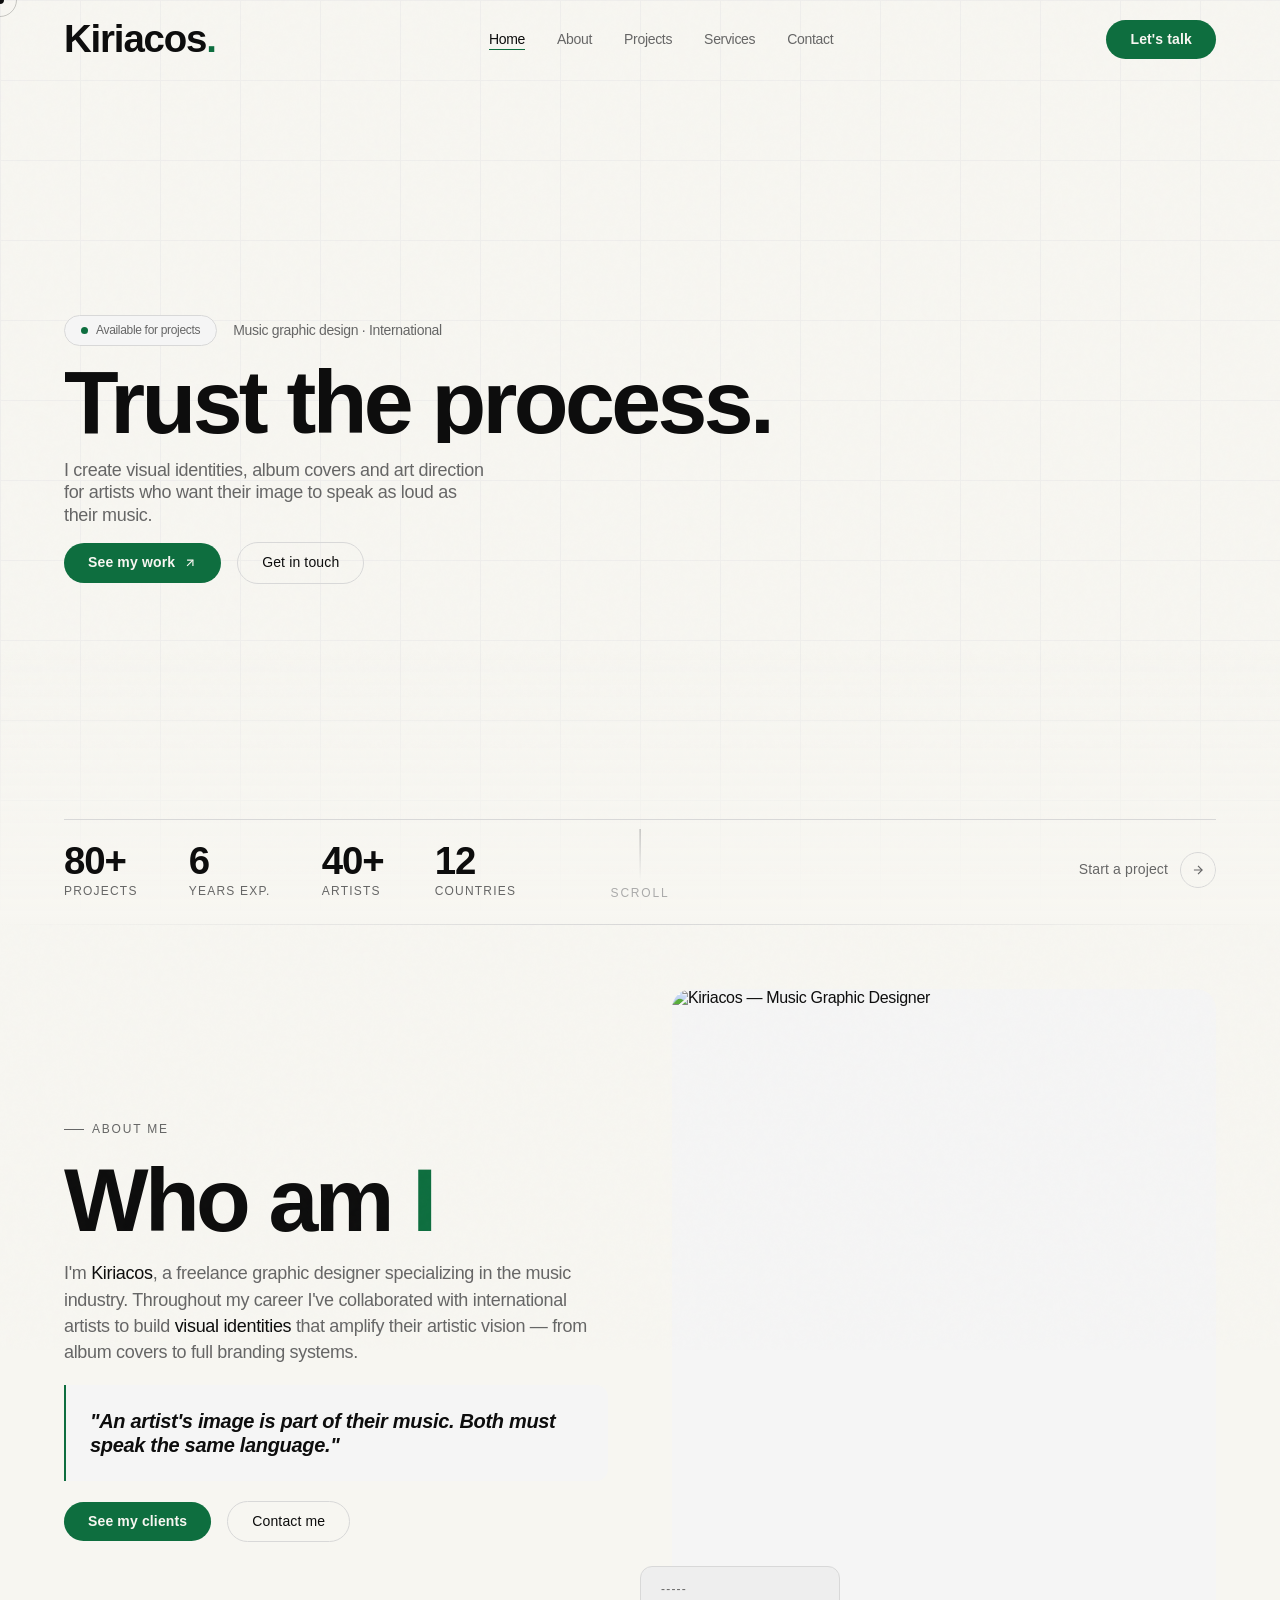
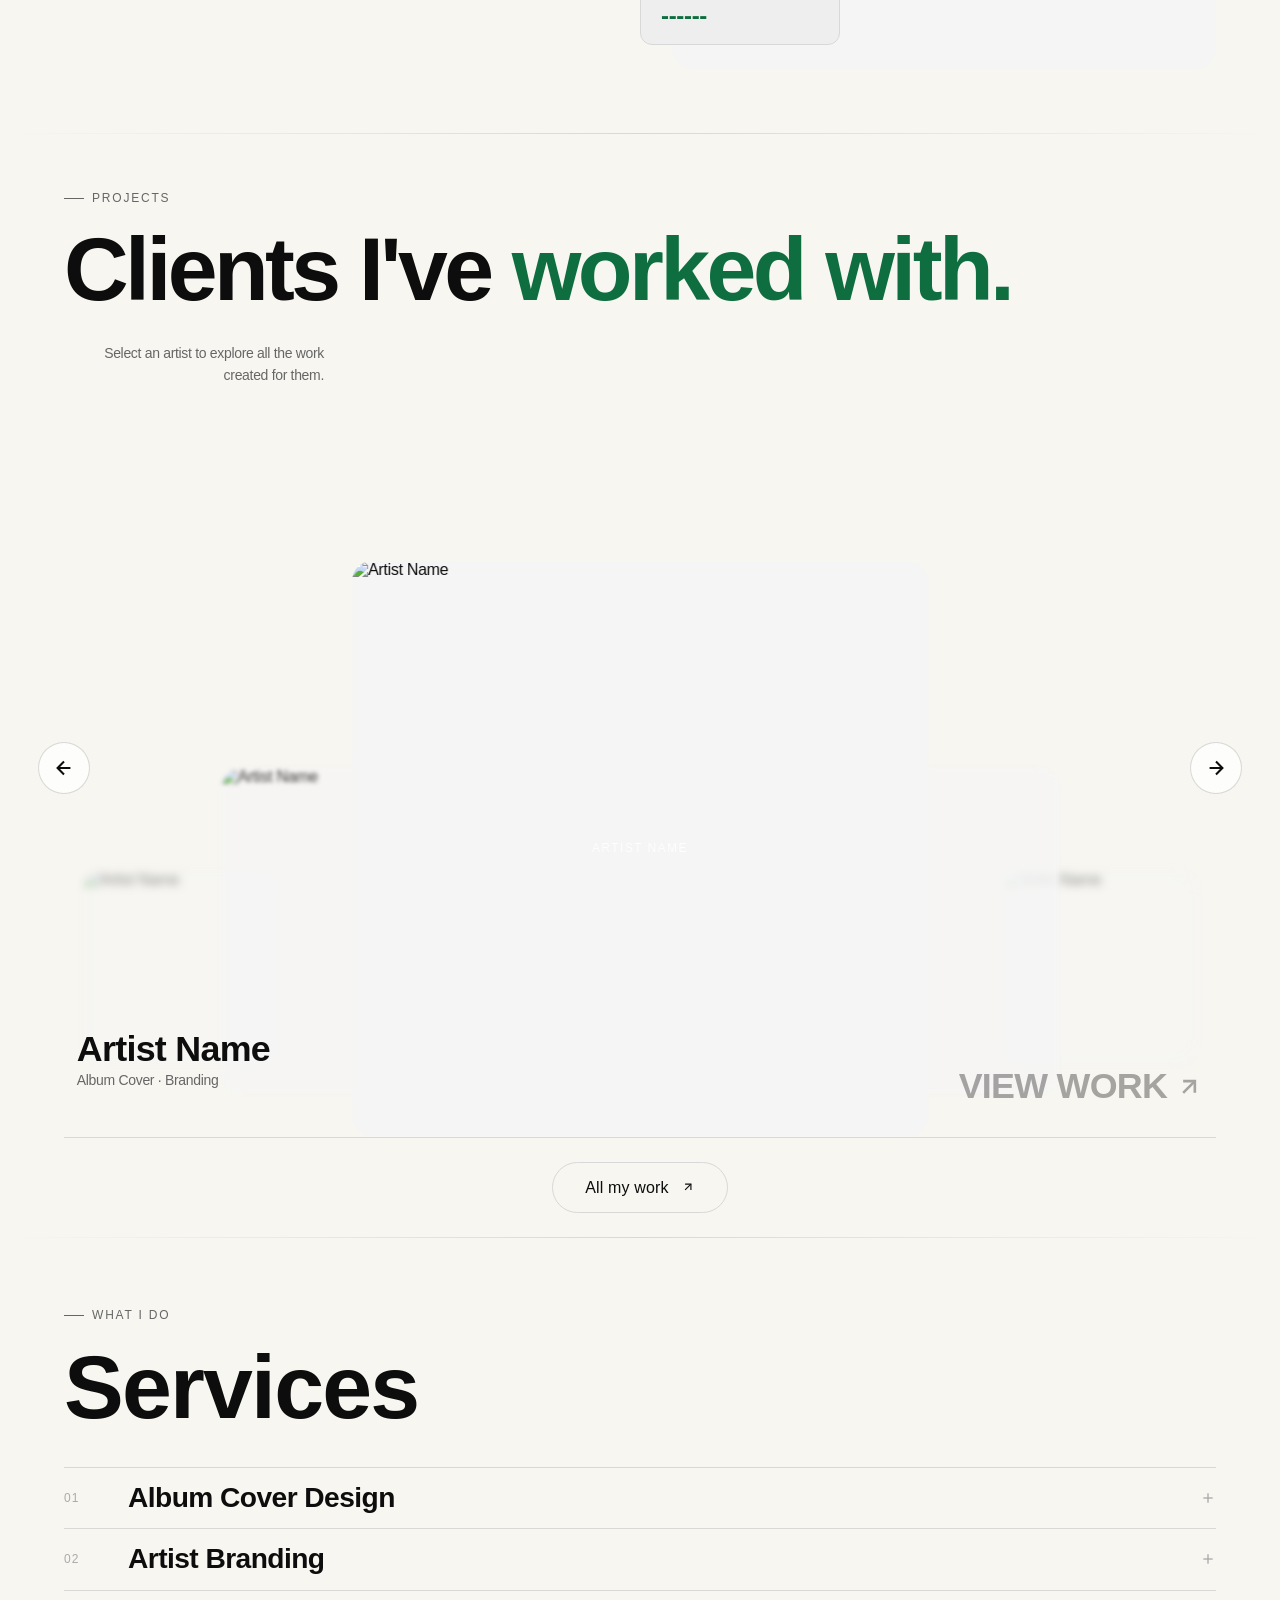
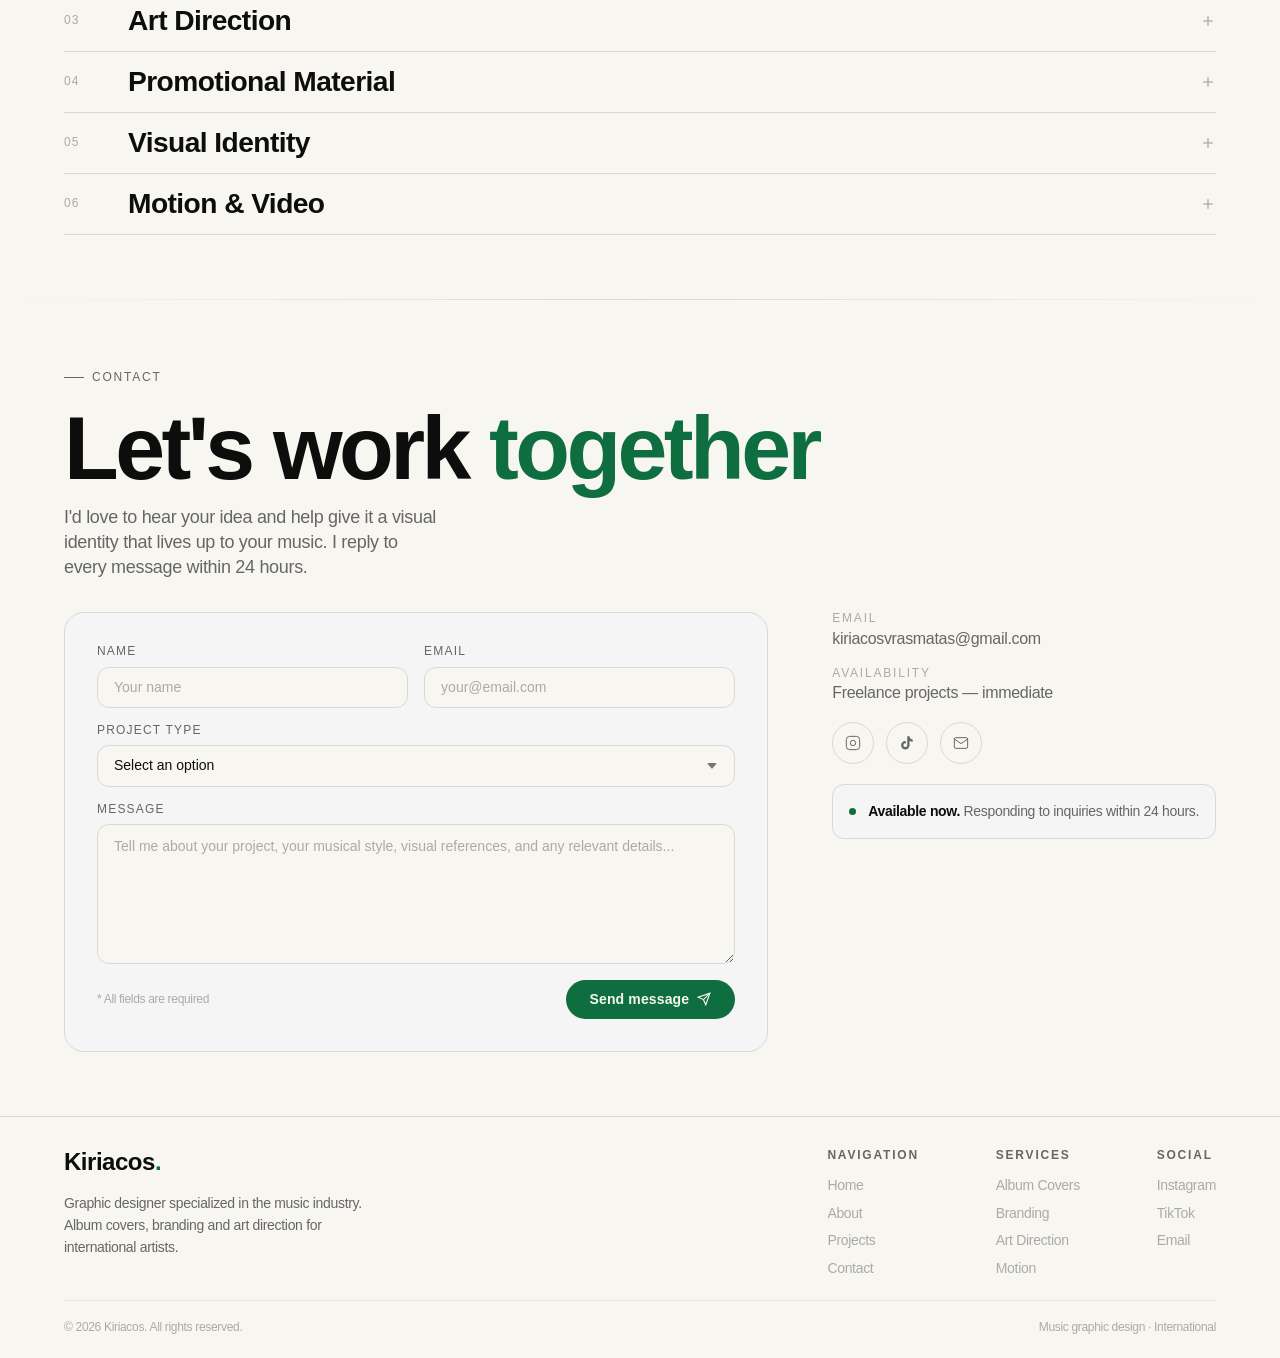
==== commit 7eece7b4: "fix: reorganize contact section — title top, form below, details right - New layout: label+heading+t" ====
--- a/index.html
+++ b/index.html
@@ -366,51 +366,24 @@
       <div class="container">
         <div class="contact-inner">
 
-          <!-- Left -->
-          <div class="contact-left">
+          <!-- Top: label + heading + tagline -->
+          <div class="contact-top">
             <div>
               <p class="section-label">Contact</p>
               <h2 class="section-heading reveal">
                 Let's work <span class="text-accent">together</span>
               </h2>
             </div>
-
             <p class="contact-tagline reveal reveal-delay-1">
               I'd love to hear your idea and help give it a visual identity that lives up to your music. I reply to every message within 24 hours.
             </p>
-
-            <div class="contact-details reveal reveal-delay-2">
-              <div class="contact-detail-item">
-                <span class="contact-detail-label">Email</span>
-                <a href="mailto:kiriacosvrasmatas@gmail.com" class="contact-detail-value">kiriacosvrasmatas@gmail.com</a>
-              </div>
-              <div class="contact-detail-item">
-                <span class="contact-detail-label">Availability</span>
-                <span class="contact-detail-value">Freelance projects — immediate</span>
-              </div>
-            </div>
-
-            <!-- Social -->
-            <div class="contact-socials reveal reveal-delay-3" aria-label="Social media">
-              <a href="https://instagram.com/kiriacospsd" target="_blank" rel="noopener noreferrer" class="social-link" aria-label="Instagram @kiriacospsd">
-                <svg width="16" height="16" viewBox="0 0 24 24" fill="none" stroke="currentColor" stroke-width="1.5" aria-hidden="true"><rect x="2" y="2" width="20" height="20" rx="5" ry="5"/><path d="M16 11.37A4 4 0 1 1 12.63 8 4 4 0 0 1 16 11.37z"/><line x1="17.5" y1="6.5" x2="17.51" y2="6.5"/></svg>
-              </a>
-              <a href="https://tiktok.com/@kiriacospsd" target="_blank" rel="noopener noreferrer" class="social-link" aria-label="TikTok @kiriacospsd">
-                <svg width="16" height="16" viewBox="0 0 24 24" fill="currentColor" aria-hidden="true"><path d="M19.59 6.69a4.83 4.83 0 0 1-3.77-4.25V2h-3.45v13.67a2.89 2.89 0 0 1-2.88 2.5 2.89 2.89 0 0 1-2.89-2.89 2.89 2.89 0 0 1 2.89-2.89c.28 0 .54.04.79.1V9.01a6.33 6.33 0 0 0-.79-.05 6.34 6.34 0 0 0-6.34 6.34 6.34 6.34 0 0 0 6.34 6.34 6.34 6.34 0 0 0 6.33-6.34V8.69a8.18 8.18 0 0 0 4.78 1.52V6.77a4.85 4.85 0 0 1-1.01-.08z"/></svg>
-              </a>
-              <a href="mailto:kiriacosvrasmatas@gmail.com" class="social-link" aria-label="Email">
-                <svg width="16" height="16" viewBox="0 0 24 24" fill="none" stroke="currentColor" stroke-width="1.5" aria-hidden="true"><path d="M4 4h16c1.1 0 2 .9 2 2v12c0 1.1-.9 2-2 2H4c-1.1 0-2-.9-2-2V6c0-1.1.9-2 2-2z"/><polyline points="22,6 12,13 2,6"/></svg>
-              </a>
-            </div>
-
-            <div class="availability-note reveal">
-              <div class="badge-dot" aria-hidden="true"></div>
-              <p><strong>Available now.</strong> Responding to inquiries within 24 hours.</p>
-            </div>
-          </div>
-
-          <!-- Right — Form -->
-          <div class="reveal reveal-delay-2">
+          </div>
+
+          <!-- Bottom: form + contact details side by side -->
+          <div class="contact-bottom">
+
+          <!-- Form -->
+          <div class="reveal">
             <form class="contact-form-wrapper" id="contactForm" novalidate aria-label="Contact form">
 
               <div class="form-row">
@@ -453,6 +426,39 @@
             </form>
           </div>
 
+          <!-- Contact details — right of form -->
+          <div class="contact-left reveal reveal-delay-1">
+            <div class="contact-details">
+              <div class="contact-detail-item">
+                <span class="contact-detail-label">Email</span>
+                <a href="mailto:kiriacosvrasmatas@gmail.com" class="contact-detail-value">kiriacosvrasmatas@gmail.com</a>
+              </div>
+              <div class="contact-detail-item">
+                <span class="contact-detail-label">Availability</span>
+                <span class="contact-detail-value">Freelance projects — immediate</span>
+              </div>
+            </div>
+
+            <div class="contact-socials" aria-label="Social media">
+              <a href="https://instagram.com/kiriacospsd" target="_blank" rel="noopener noreferrer" class="social-link" aria-label="Instagram @kiriacospsd">
+                <svg width="16" height="16" viewBox="0 0 24 24" fill="none" stroke="currentColor" stroke-width="1.5" aria-hidden="true"><rect x="2" y="2" width="20" height="20" rx="5" ry="5"/><path d="M16 11.37A4 4 0 1 1 12.63 8 4 4 0 0 1 16 11.37z"/><line x1="17.5" y1="6.5" x2="17.51" y2="6.5"/></svg>
+              </a>
+              <a href="https://tiktok.com/@kiriacospsd" target="_blank" rel="noopener noreferrer" class="social-link" aria-label="TikTok @kiriacospsd">
+                <svg width="16" height="16" viewBox="0 0 24 24" fill="currentColor" aria-hidden="true"><path d="M19.59 6.69a4.83 4.83 0 0 1-3.77-4.25V2h-3.45v13.67a2.89 2.89 0 0 1-2.88 2.5 2.89 2.89 0 0 1-2.89-2.89 2.89 2.89 0 0 1 2.89-2.89c.28 0 .54.04.79.1V9.01a6.33 6.33 0 0 0-.79-.05 6.34 6.34 0 0 0-6.34 6.34 6.34 6.34 0 0 0 6.34 6.34 6.34 6.34 0 0 0 6.33-6.34V8.69a8.18 8.18 0 0 0 4.78 1.52V6.77a4.85 4.85 0 0 1-1.01-.08z"/></svg>
+              </a>
+              <a href="mailto:kiriacosvrasmatas@gmail.com" class="social-link" aria-label="Email">
+                <svg width="16" height="16" viewBox="0 0 24 24" fill="none" stroke="currentColor" stroke-width="1.5" aria-hidden="true"><path d="M4 4h16c1.1 0 2 .9 2 2v12c0 1.1-.9 2-2 2H4c-1.1 0-2-.9-2-2V6c0-1.1.9-2 2-2z"/><polyline points="22,6 12,13 2,6"/></svg>
+              </a>
+            </div>
+
+            <div class="availability-note">
+              <div class="badge-dot" aria-hidden="true"></div>
+              <p><strong>Available now.</strong> Responding to inquiries within 24 hours.</p>
+            </div>
+          </div>
+
+          </div><!-- end contact-bottom -->
+
         </div>
       </div>
     </section>
--- a/css/base.css
+++ b/css/base.css
@@ -45,7 +45,7 @@
 
 .section-heading {
   font-family: var(--font-display);
-  font-size: clamp(2.8rem, 4vw, 3rem);
+  font-size: clamp(3.5rem, 7vw, 6.5rem);
   font-weight: 700;
   line-height: 0.9;
   letter-spacing: -0.04em;
--- a/css/sections/hero.css
+++ b/css/sections/hero.css
@@ -97,7 +97,7 @@
 
 .hero-headline {
   font-family: var(--font-display);
-  font-size: clamp(2.8rem, 4vw, 3rem);
+  font-size: clamp(3.5rem, 7vw, 6.5rem);
   font-weight: 700;
   line-height: 0.9;
   letter-spacing: -0.04em;
--- a/css/sections/portfolio.css
+++ b/css/sections/portfolio.css
@@ -25,26 +25,9 @@
   overflow: hidden;
 }
 
-/* ── Giant ghost text (artist name) ── */
+/* ── Giant ghost text — hidden ── */
 .carousel-ghost-text {
-  position: absolute;
-  inset-x: 0;
-  top: 42%;
-  transform: translateY(-50%);
-  text-align: center;
-  pointer-events: none;
-  user-select: none;
-  z-index: 2;
-  font-family: var(--font-display);
-  font-size: clamp(72px, 19vw, 290px);
-  font-weight: 900;
-  color: var(--color-text);
-  opacity: 0.06;
-  line-height: 1;
-  letter-spacing: -0.03em;
-  white-space: nowrap;
-  text-transform: uppercase;
-  transition: opacity 250ms ease;
+  display: none;
 }
 
 /* ── Card stage ── */
@@ -100,32 +83,14 @@
   opacity: 0;
 }
 
-/* Frosted pill */
+/* Minimal name — plain white text, no background */
 .carousel-card-name {
-  display: flex;
-  align-items: center;
-  gap: var(--space-2);
   font-size: var(--text-xs);
-  font-weight: 600;
-  letter-spacing: 0.08em;
+  font-weight: 500;
+  letter-spacing: 0.12em;
   text-transform: uppercase;
-  color: rgba(255, 255, 255, 0.95);
-  background: rgba(0, 0, 0, 0.3);
-  backdrop-filter: blur(12px);
-  -webkit-backdrop-filter: blur(12px);
-  border: 1px solid rgba(255, 255, 255, 0.2);
-  border-radius: var(--radius-full);
-  padding: var(--space-2) var(--space-4);
+  color: rgba(255, 255, 255, 0.9);
   white-space: nowrap;
-}
-
-.carousel-card-name::before {
-  content: '';
-  width: 5px;
-  height: 5px;
-  border-radius: 50%;
-  background: rgba(255, 255, 255, 0.85);
-  flex-shrink: 0;
 }
 
 .carousel-card-dot { display: none; }
--- a/css/sections/services.css
+++ b/css/sections/services.css
@@ -10,7 +10,7 @@
 /* Title — matches other section headings */
 .services-title {
   font-family: var(--font-display);
-  font-size: clamp(2.5rem, 5vw, 4.5rem);
+  font-size: clamp(3.5rem, 7vw, 6.5rem);
   font-weight: 700;
   letter-spacing: -0.02em;
   line-height: 0.92;
--- a/css/sections/contact.css
+++ b/css/sections/contact.css
@@ -3,19 +3,39 @@
 }
 
 .contact-inner {
+  display: flex;
+  flex-direction: column;
+  gap: var(--space-8);
+}
+
+/* Top block: label + heading + tagline */
+.contact-top {
+  display: flex;
+  flex-direction: column;
+  gap: var(--space-4);
+}
+
+/* Bottom block: form left, details right */
+.contact-bottom {
   display: grid;
-  grid-template-columns: 1fr 1fr;
+  grid-template-columns: 1fr auto;
   gap: clamp(2rem, 5vw, 5rem);
   align-items: start;
 }
 
-/* Left */
+/* Right sidebar — contact details + socials */
 .contact-left {
   display: flex;
   flex-direction: column;
   gap: var(--space-5);
-  position: sticky;
-  top: calc(80px + var(--space-4));
+  min-width: 220px;
+}
+
+/* Responsive: stack vertically on mobile */
+@media (max-width: 768px) {
+  .contact-bottom {
+    grid-template-columns: 1fr;
+  }
 }
 
 .contact-tagline {
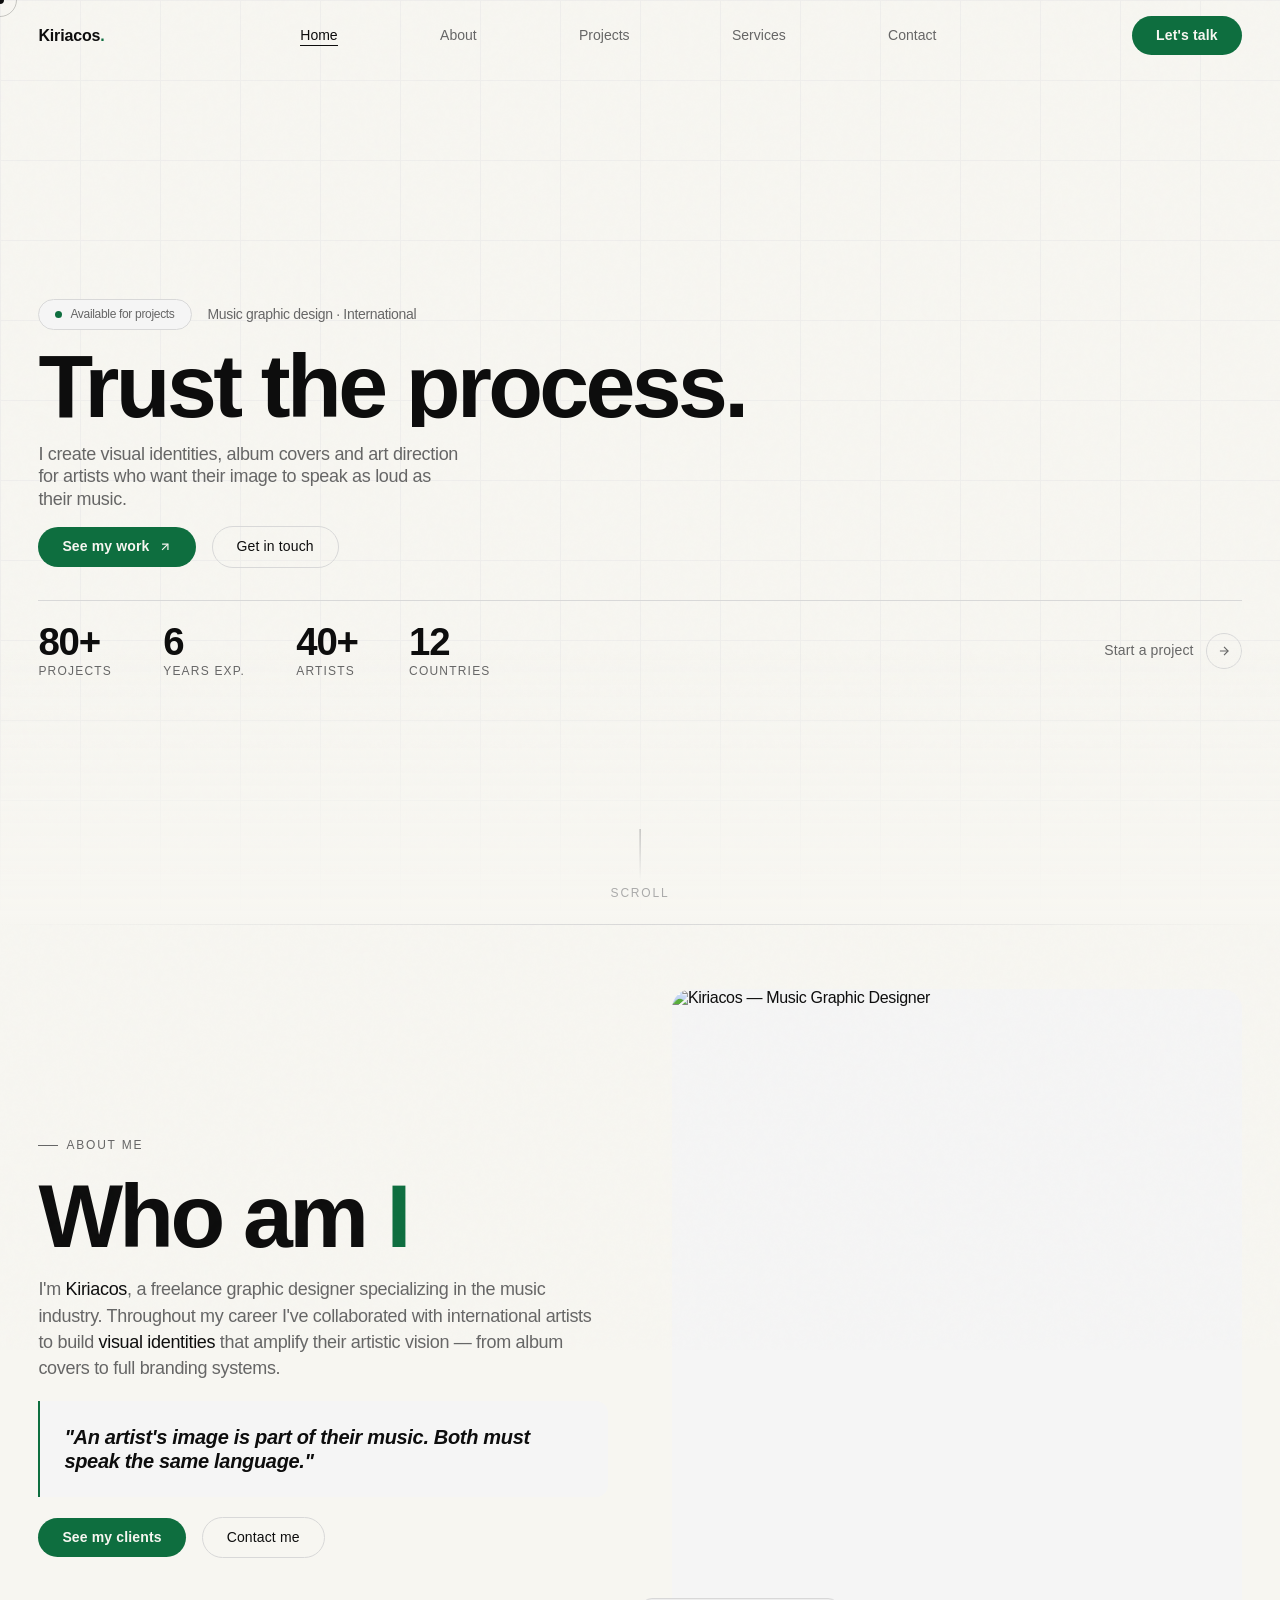
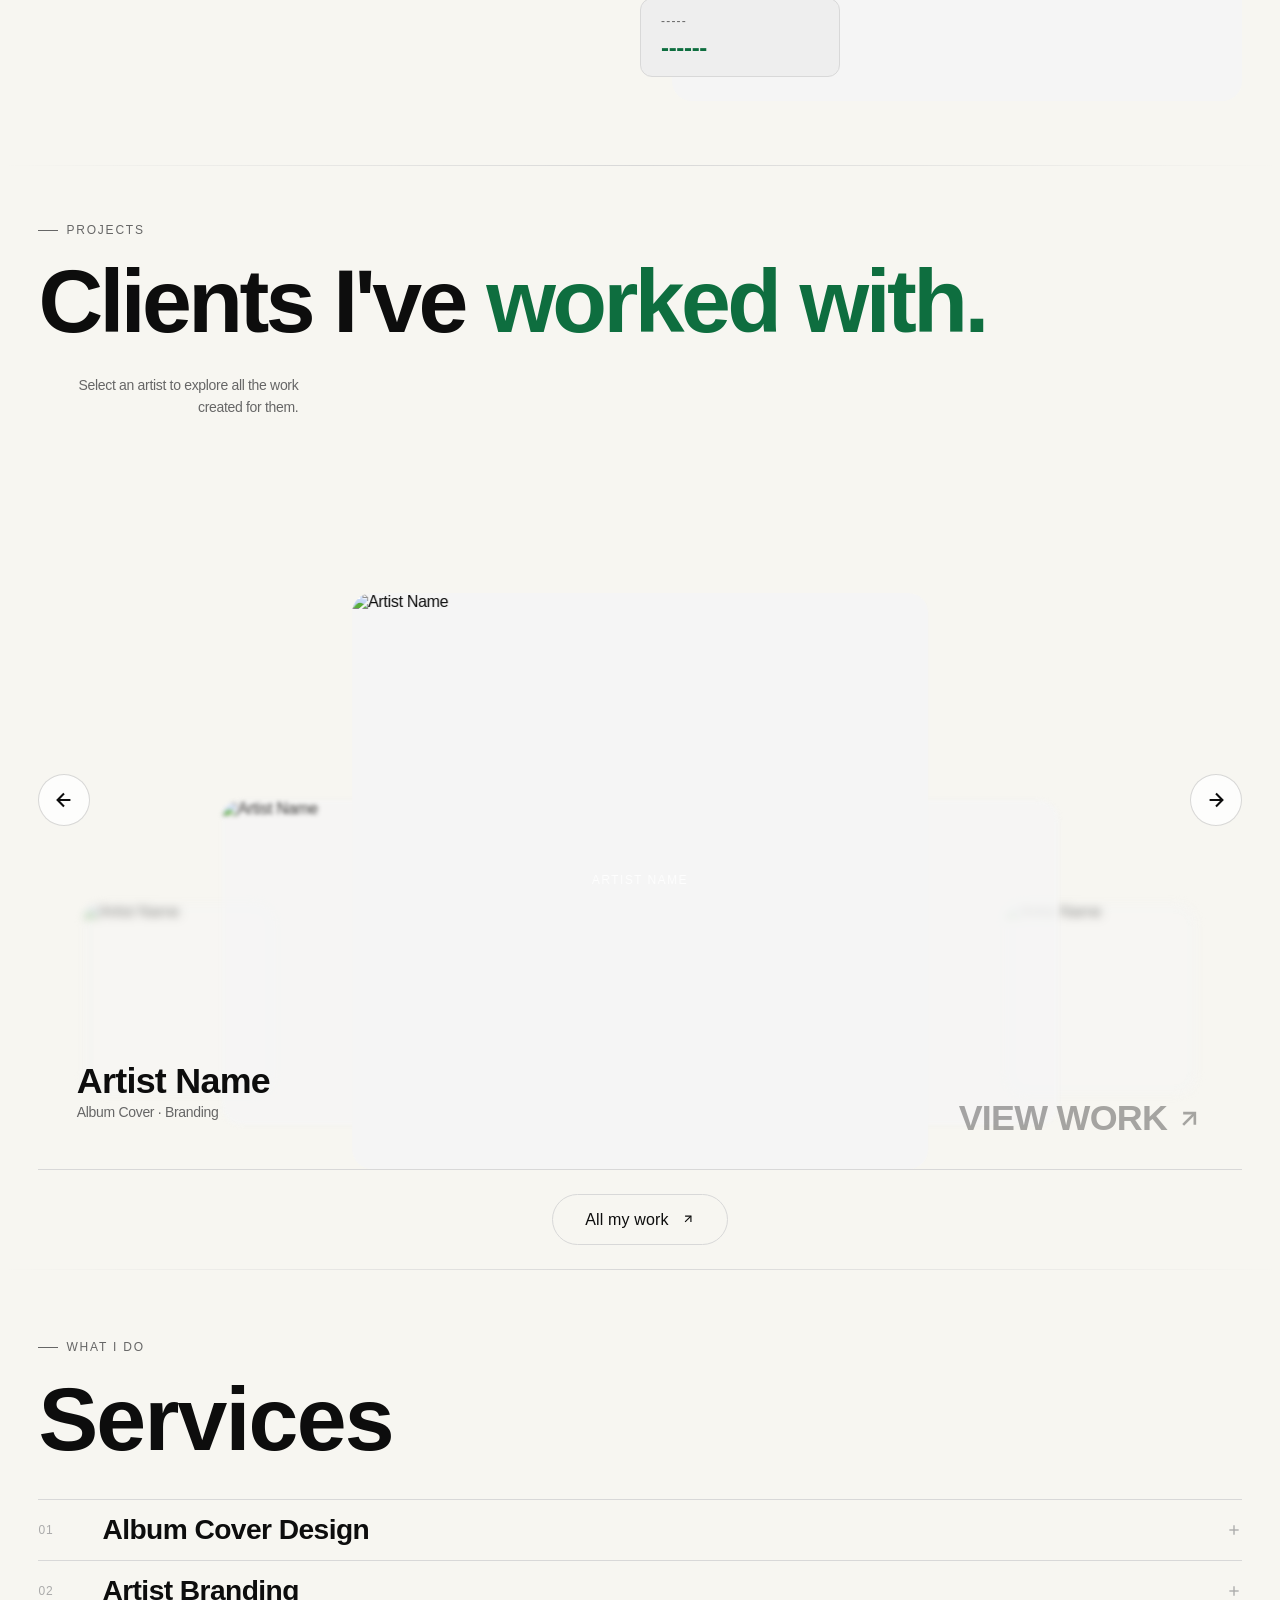
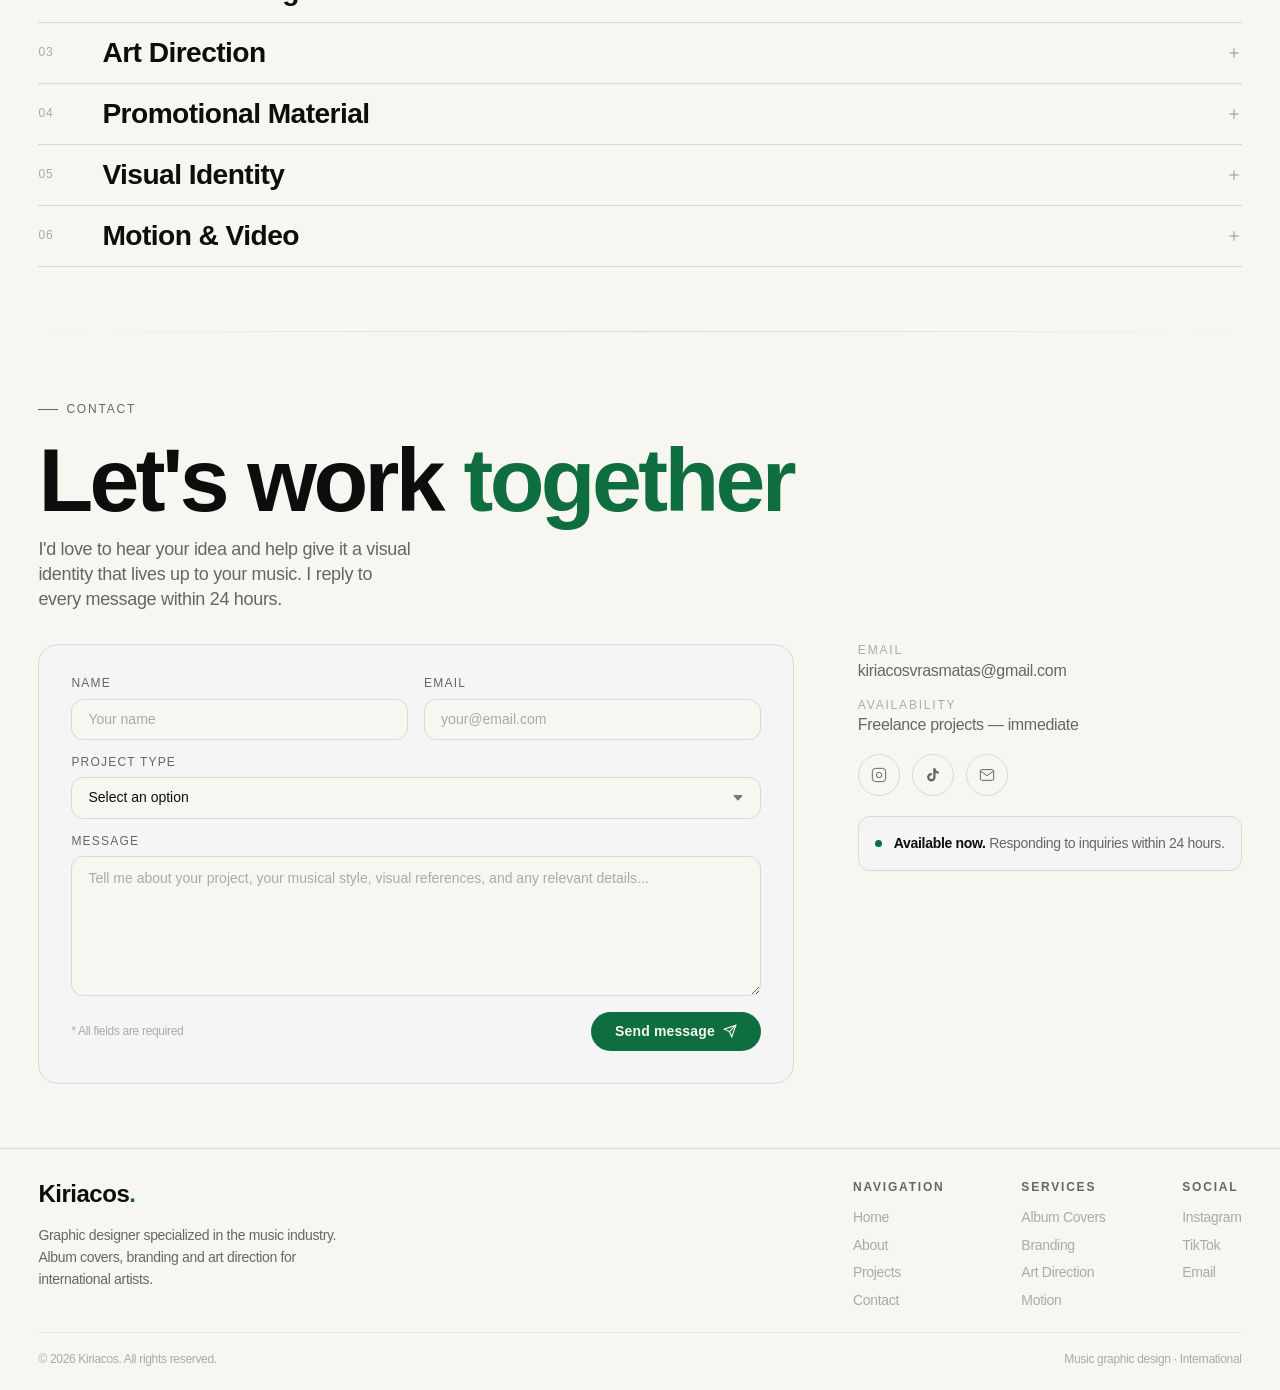
==== commit a253585d: "feat: remove Spline 3D viewer from hero + restore single-column layout" ====
--- a/index.html
+++ b/index.html
@@ -11,9 +11,6 @@
   <meta property="og:title" content="Kiriacos — Music Graphic Designer" />
   <meta property="og:description" content="Album covers, branding and art direction for international artists." />
   <meta property="og:type" content="website" />
-
-  <!-- Spline 3D viewer -->
-  <script type="module" src="https://unpkg.com/@splinetool/viewer@1.12.94/build/spline-viewer.js"></script>
 
   <!-- CSS -->
   <link rel="stylesheet" href="css/reset.css" />
@@ -110,15 +107,6 @@
           </div>
         </div>
 
-        <!-- Right column: Spline 3D model -->
-        <div class="hero-spline">
-          <spline-viewer
-            url="https://prod.spline.design/xsgyYon9jjydqXPd/scene.splinecode"
-            events-target="global"
-            background="transparent"
-          ></spline-viewer>
-        </div>
-
         <!-- Stats row — full width -->
         <div class="hero-stats reveal">
           <div class="stat">
--- a/css/variables.css
+++ b/css/variables.css
@@ -44,7 +44,7 @@
 
   /* Layout */
   --container-max: 1320px;
-  --container-padding: clamp(1.5rem, 5vw, 4rem);
+  --container-padding: clamp(1rem, 3vw, 2.5rem);
   --section-padding: clamp(3rem, 5vw, 5rem);
 
   /* Border radius */
--- a/css/navbar.css
+++ b/css/navbar.css
@@ -4,21 +4,19 @@
   left: 0;
   right: 0;
   z-index: var(--z-navbar);
-  padding-block: var(--space-5);
-  transition: padding var(--duration-base) var(--ease-smooth),
-              background var(--duration-base) var(--ease-smooth),
+  padding-block: var(--space-4);
+  transition: background var(--duration-base) var(--ease-smooth),
               border-color var(--duration-base) var(--ease-smooth),
               box-shadow var(--duration-base) var(--ease-smooth);
   border-bottom: 1px solid transparent;
 }
 
 .navbar.scrolled {
-  padding-block: var(--space-4);
-  background: rgba(255, 255, 255, 0.88);
+  background: rgba(247, 246, 241, 0.9);
   backdrop-filter: blur(20px);
   -webkit-backdrop-filter: blur(20px);
-  border-bottom-color: var(--color-border-subtle);
-  box-shadow: 0 1px 20px rgba(0, 0, 0, 0.08);
+  border-bottom-color: var(--color-border);
+  box-shadow: 0 1px 12px rgba(0, 0, 0, 0.06);
 }
 
 .navbar-inner {
@@ -28,12 +26,12 @@
   gap: var(--space-8);
 }
 
-/* Logo */
+/* Logo — smaller, lighter */
 .navbar-logo {
   font-family: var(--font-display);
-  font-size: clamp(1.6rem, 3vw, 2.4rem);
-  font-weight: 700;
-  letter-spacing: -0.03em;
+  font-size: var(--text-base);
+  font-weight: 600;
+  letter-spacing: -0.01em;
   color: var(--color-text);
   transition: color var(--duration-fast) var(--ease-smooth);
   line-height: 1;
@@ -43,19 +41,22 @@
   color: var(--color-accent);
 }
 
-/* Nav links */
+/* Nav links — spread out, lighter weight */
 .navbar-links {
   display: flex;
   align-items: center;
-  gap: var(--space-8);
+  gap: clamp(3rem, 8vw, 9rem);
+  flex: 1;
+  justify-content: center;
 }
 
 .navbar-link {
   font-size: var(--text-sm);
-  font-weight: 450;
+  font-weight: 400;
   color: var(--color-text-muted);
   transition: color var(--duration-fast) var(--ease-smooth);
   position: relative;
+  letter-spacing: 0;
 }
 
 .navbar-link::after {
@@ -65,7 +66,7 @@
   left: 0;
   right: 0;
   height: 1px;
-  background: var(--color-accent);
+  background: var(--color-text);
   transform: scaleX(0);
   transform-origin: right;
   transition: transform var(--duration-base) var(--ease-smooth);
--- a/css/sections/hero.css
+++ b/css/sections/hero.css
@@ -33,48 +33,26 @@
   z-index: 1;
 }
 
-/* ── Two-column grid ── */
+/* ── Single column layout ── */
 .hero-inner {
-  display: grid;
-  grid-template-columns: 1fr 1fr;
-  grid-template-rows: 1fr auto;
-  gap: 0 clamp(2rem, 4vw, 5rem);
-  min-height: calc(100vh - 80px);
+  display: flex;
+  flex-direction: column;
+  gap: var(--space-8);
   position: relative;
   z-index: 2;
-  align-items: center;
+  justify-content: center;
+  min-height: calc(100vh - 80px);
 }
 
-/* Left column */
 .hero-left {
-  grid-column: 1;
-  grid-row: 1;
   display: flex;
   flex-direction: column;
   gap: var(--space-4);
-  padding-block: var(--space-4);
+  max-width: 900px;
 }
 
-/* Right column — Spline viewer */
-.hero-spline {
-  grid-column: 2;
-  grid-row: 1;
-  position: relative;
-  height: 100%;
-  min-height: 460px;
-}
-
-spline-viewer {
-  width: 100%;
-  height: 100%;
-  display: block;
-  background: transparent;
-}
-
-/* Stats row — full width */
+/* Stats row */
 .hero-stats {
-  grid-column: 1 / -1;
-  grid-row: 2;
   display: flex;
   align-items: center;
   gap: clamp(1.5rem, 4vw, 3.5rem);
@@ -180,29 +158,8 @@
 /* ── Responsive ── */
 @media (max-width: 900px) {
   .hero-inner {
-    grid-template-columns: 1fr;
-    grid-template-rows: auto auto auto;
     min-height: auto;
-    gap: var(--space-8);
-  }
-
-  .hero-left {
-    grid-column: 1;
-    grid-row: 1;
-    padding-block: var(--space-4);
-  }
-
-  .hero-spline {
-    grid-column: 1;
-    grid-row: 2;
-    height: 55vw;
-    min-height: 280px;
-    max-height: 420px;
-  }
-
-  .hero-stats {
-    grid-column: 1;
-    grid-row: 3;
+    gap: var(--space-6);
   }
 
   .scroll-indicator {
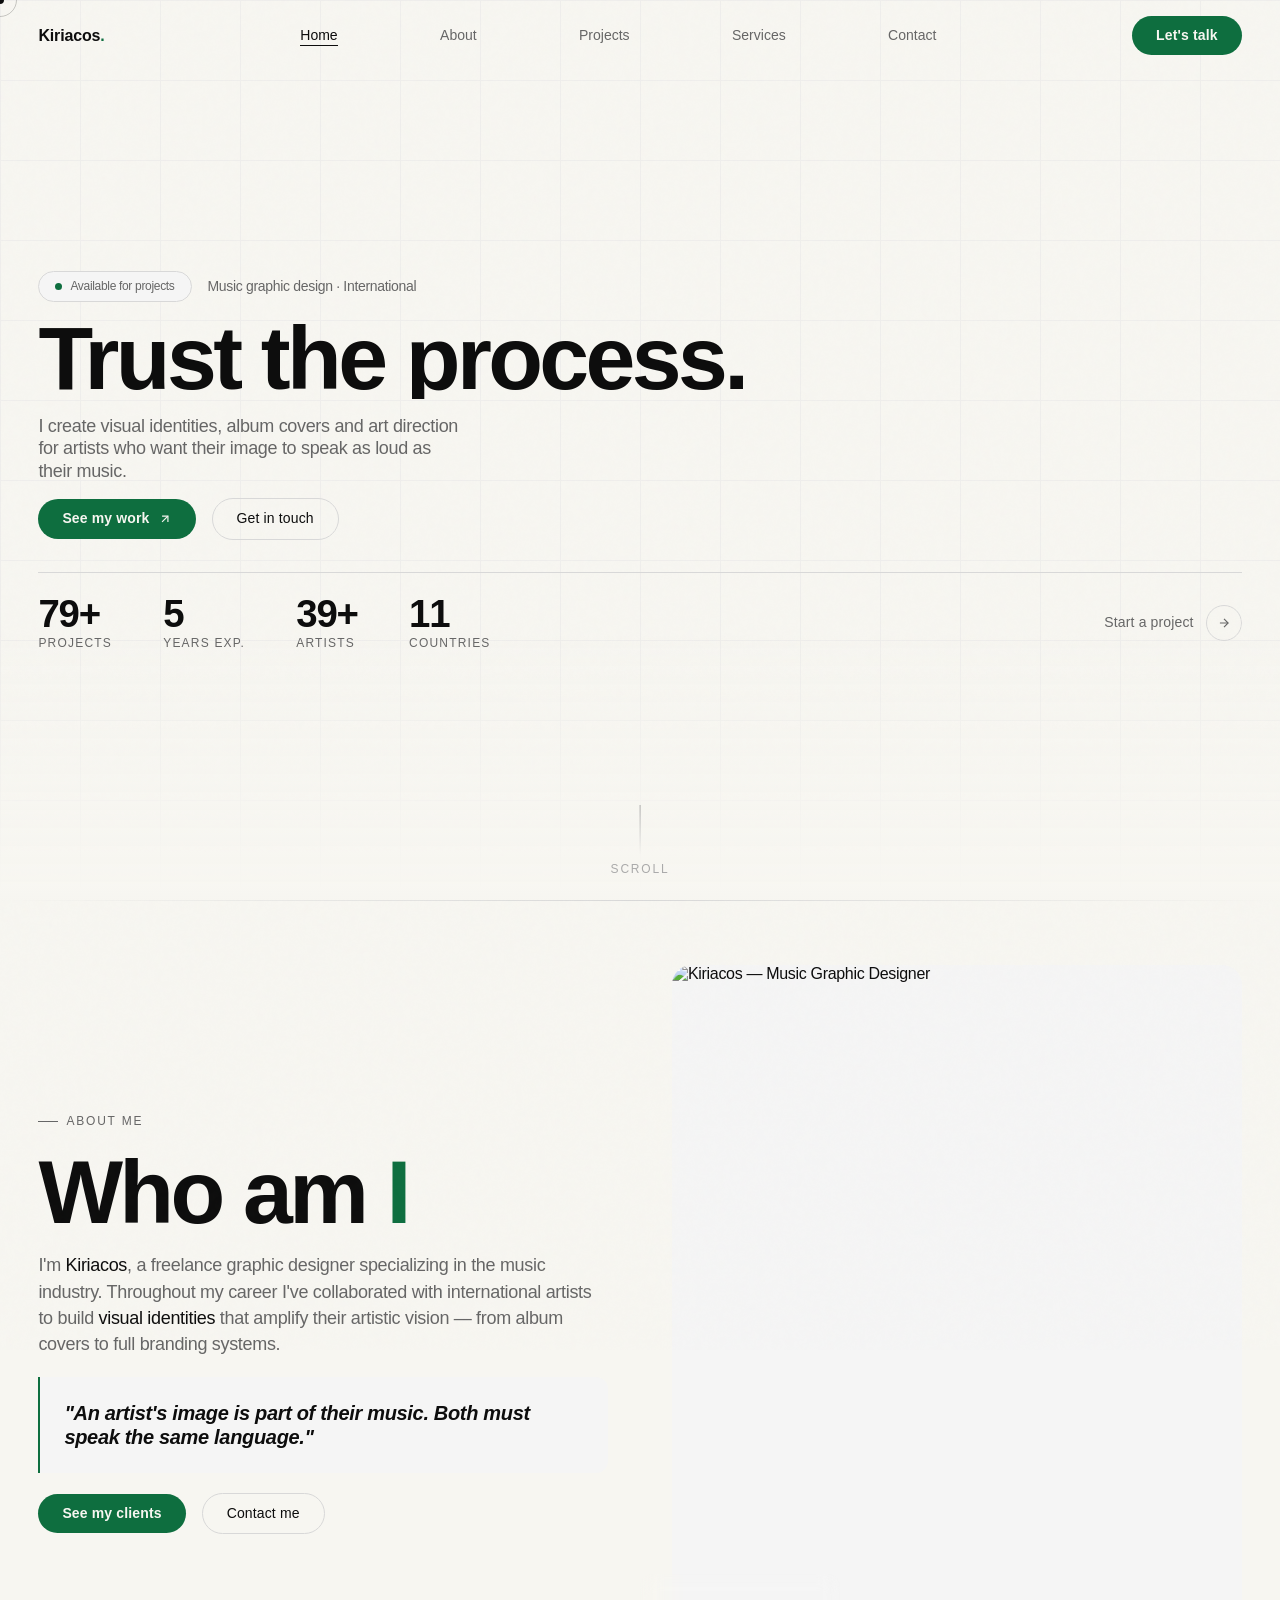
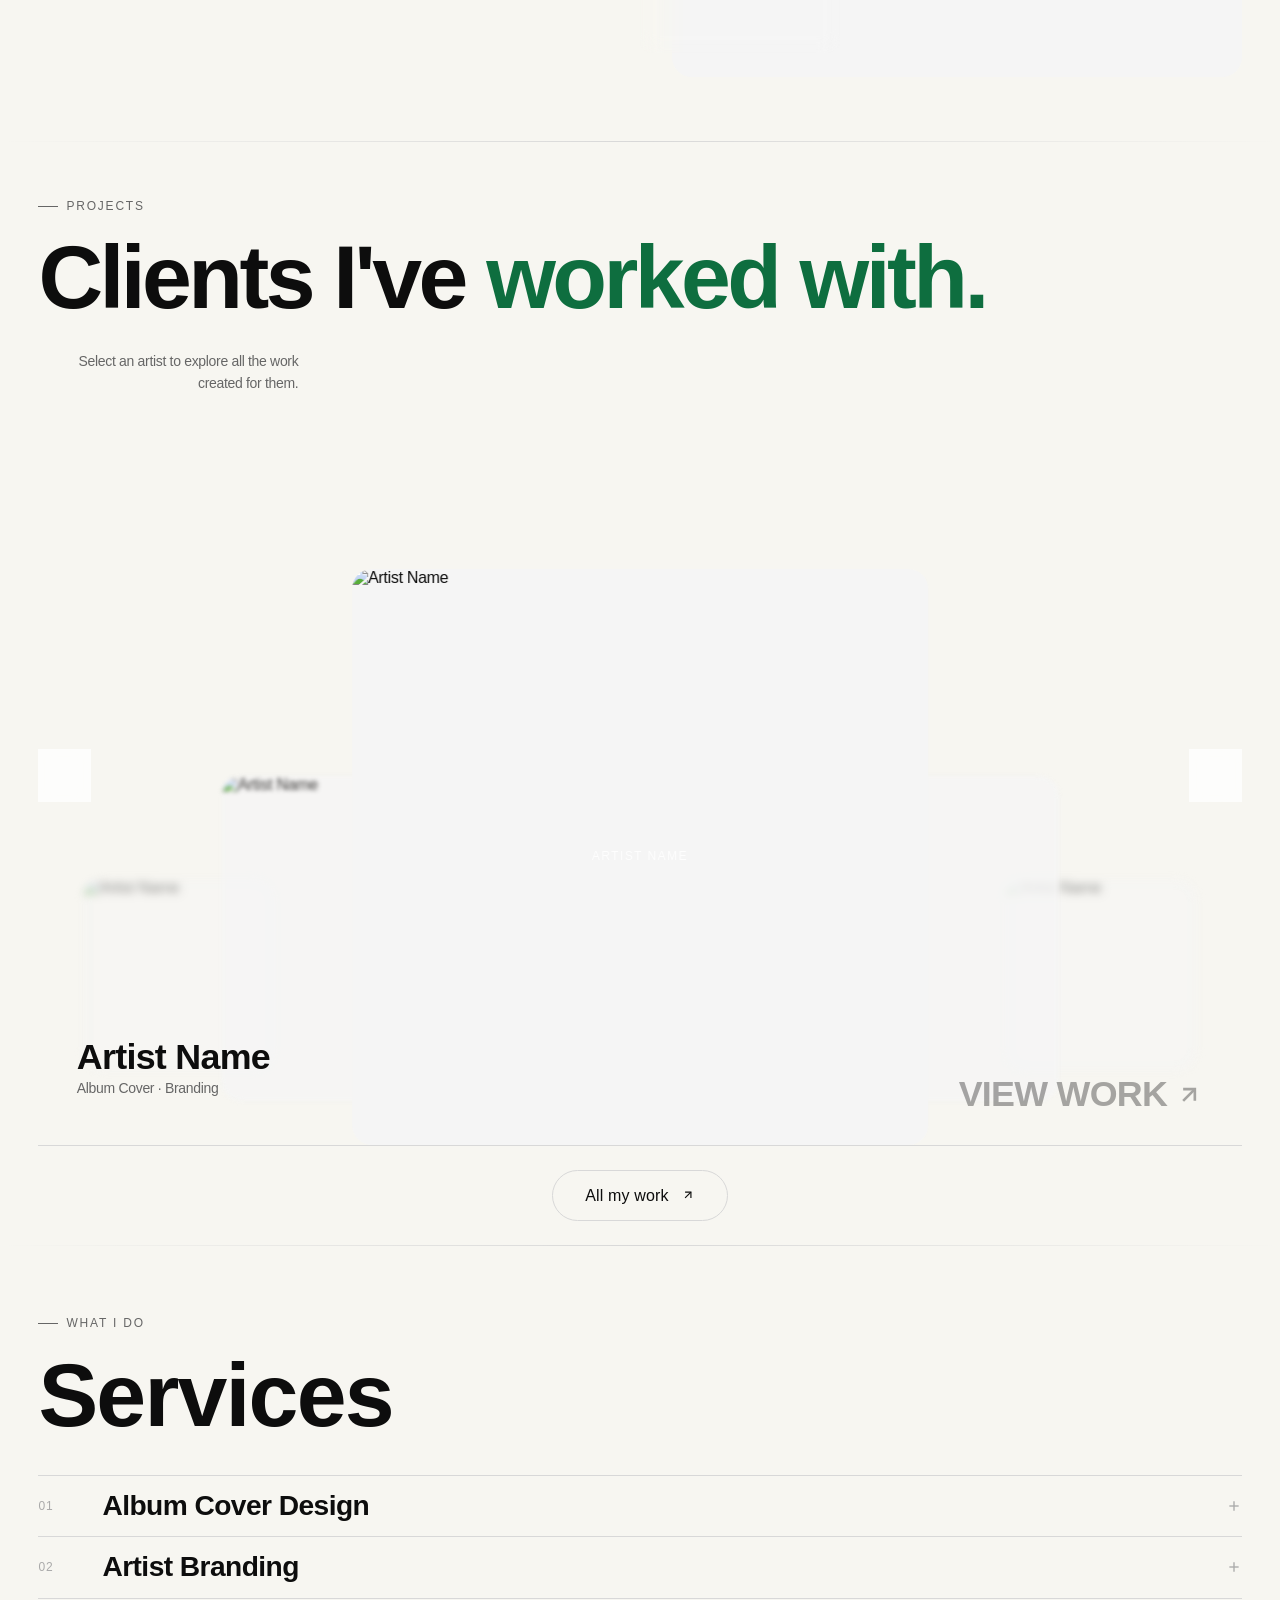
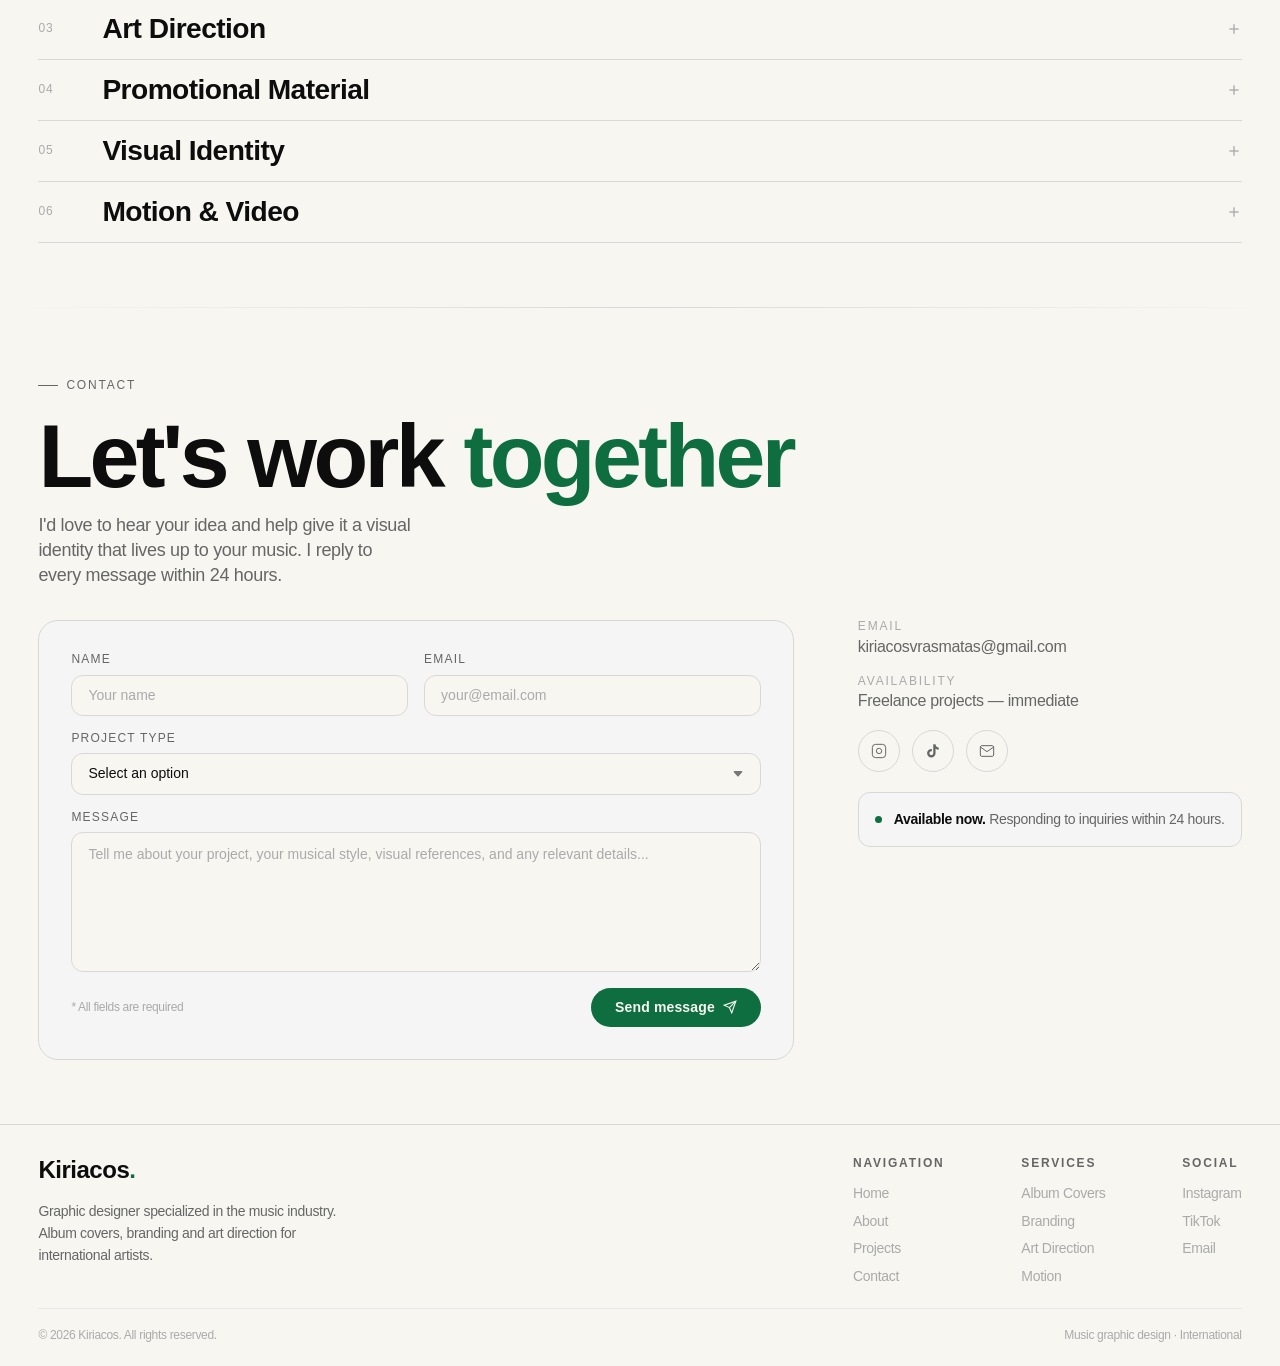
==== commit 5392ae77: "style: navbar edge-to-edge + reduce hero top spacing" ====
--- a/index.html
+++ b/index.html
@@ -39,7 +39,7 @@
        NAVBAR
   ═══════════════════════════════════════ -->
   <header class="navbar" id="navbar" role="banner">
-    <div class="container navbar-inner">
+    <div class="navbar-inner">
       <a href="#home" class="navbar-logo" aria-label="Kiriacos — Home">
         Kiriacos<span>.</span>
       </a>
--- a/css/navbar.css
+++ b/css/navbar.css
@@ -24,6 +24,7 @@
   align-items: center;
   justify-content: space-between;
   gap: var(--space-8);
+  padding-inline: clamp(1rem, 3vw, 2.5rem);
 }
 
 /* Logo — smaller, lighter */
--- a/css/sections/hero.css
+++ b/css/sections/hero.css
@@ -4,7 +4,7 @@
   align-items: center;
   position: relative;
   overflow: hidden;
-  padding-block: calc(var(--section-padding) + 1rem) var(--space-6);
+  padding-block: calc(var(--section-padding) - 1rem) var(--space-6);
 }
 
 /* Background grid */
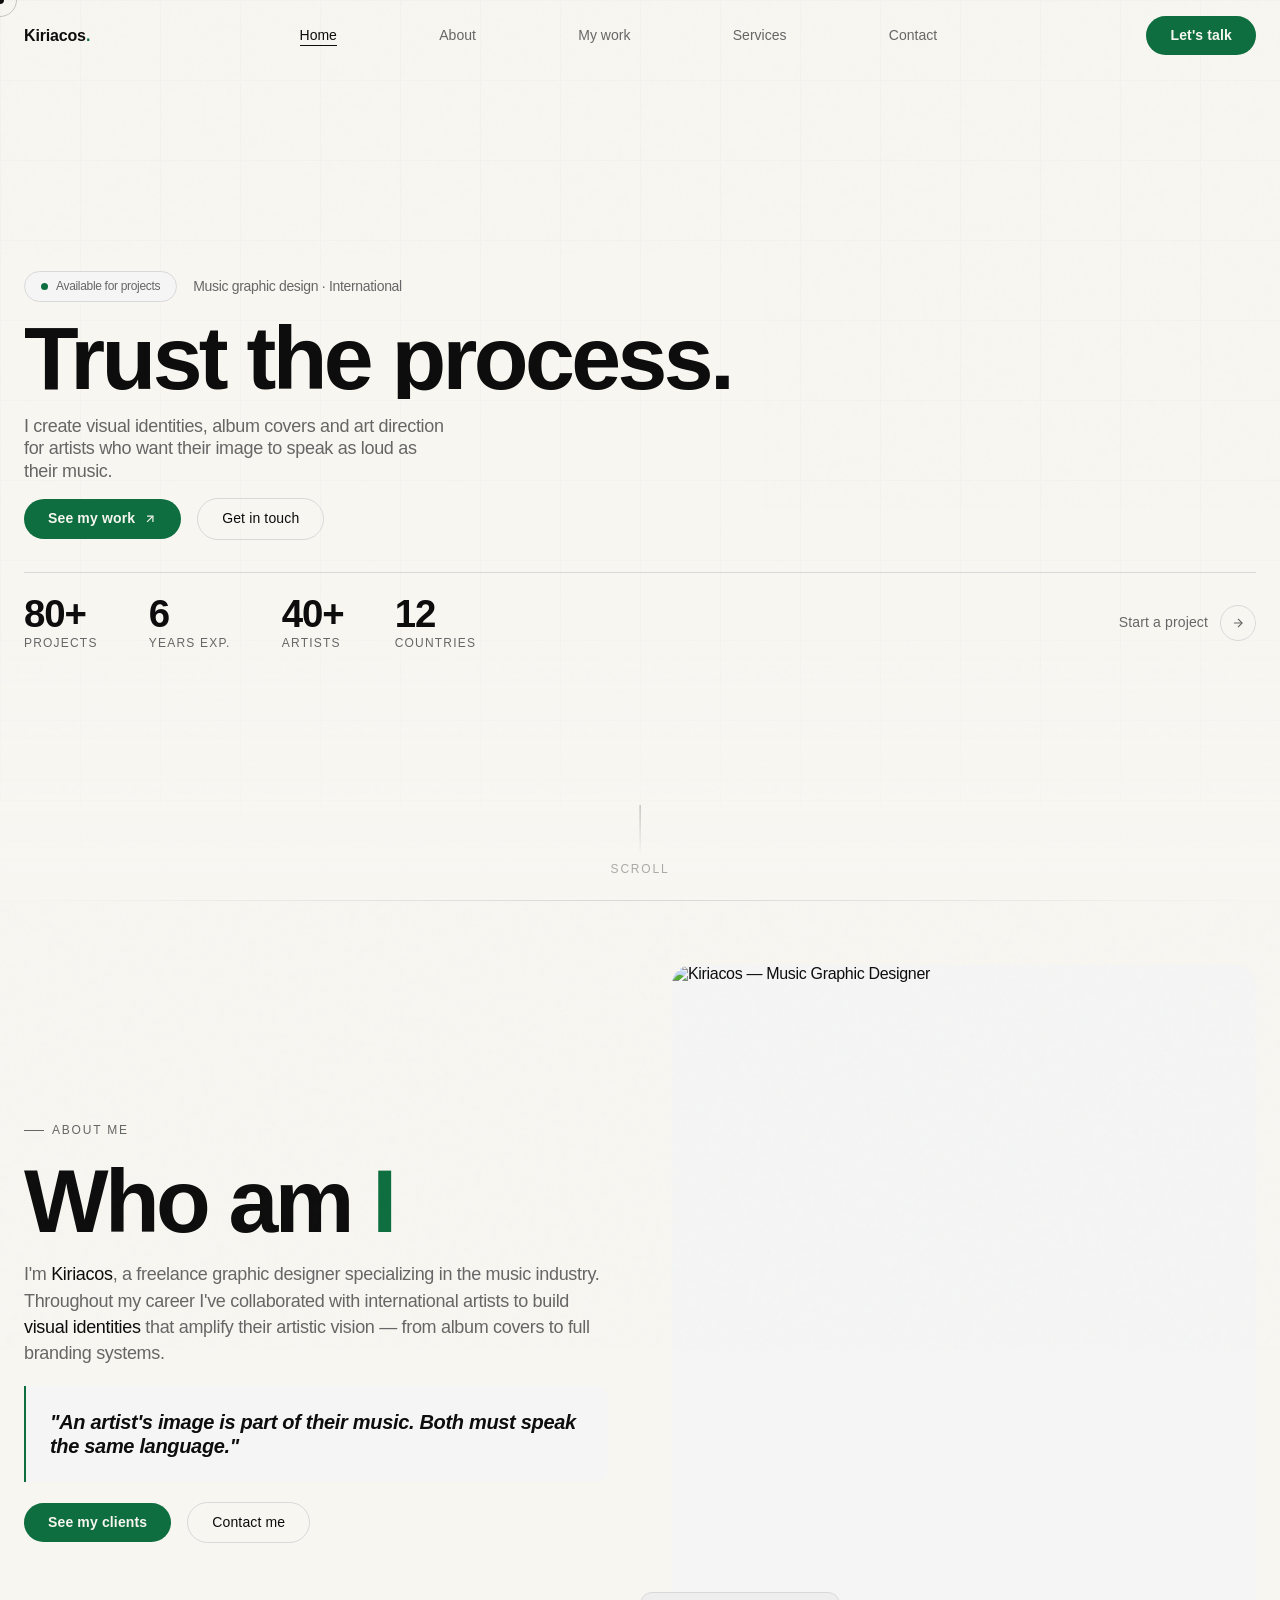
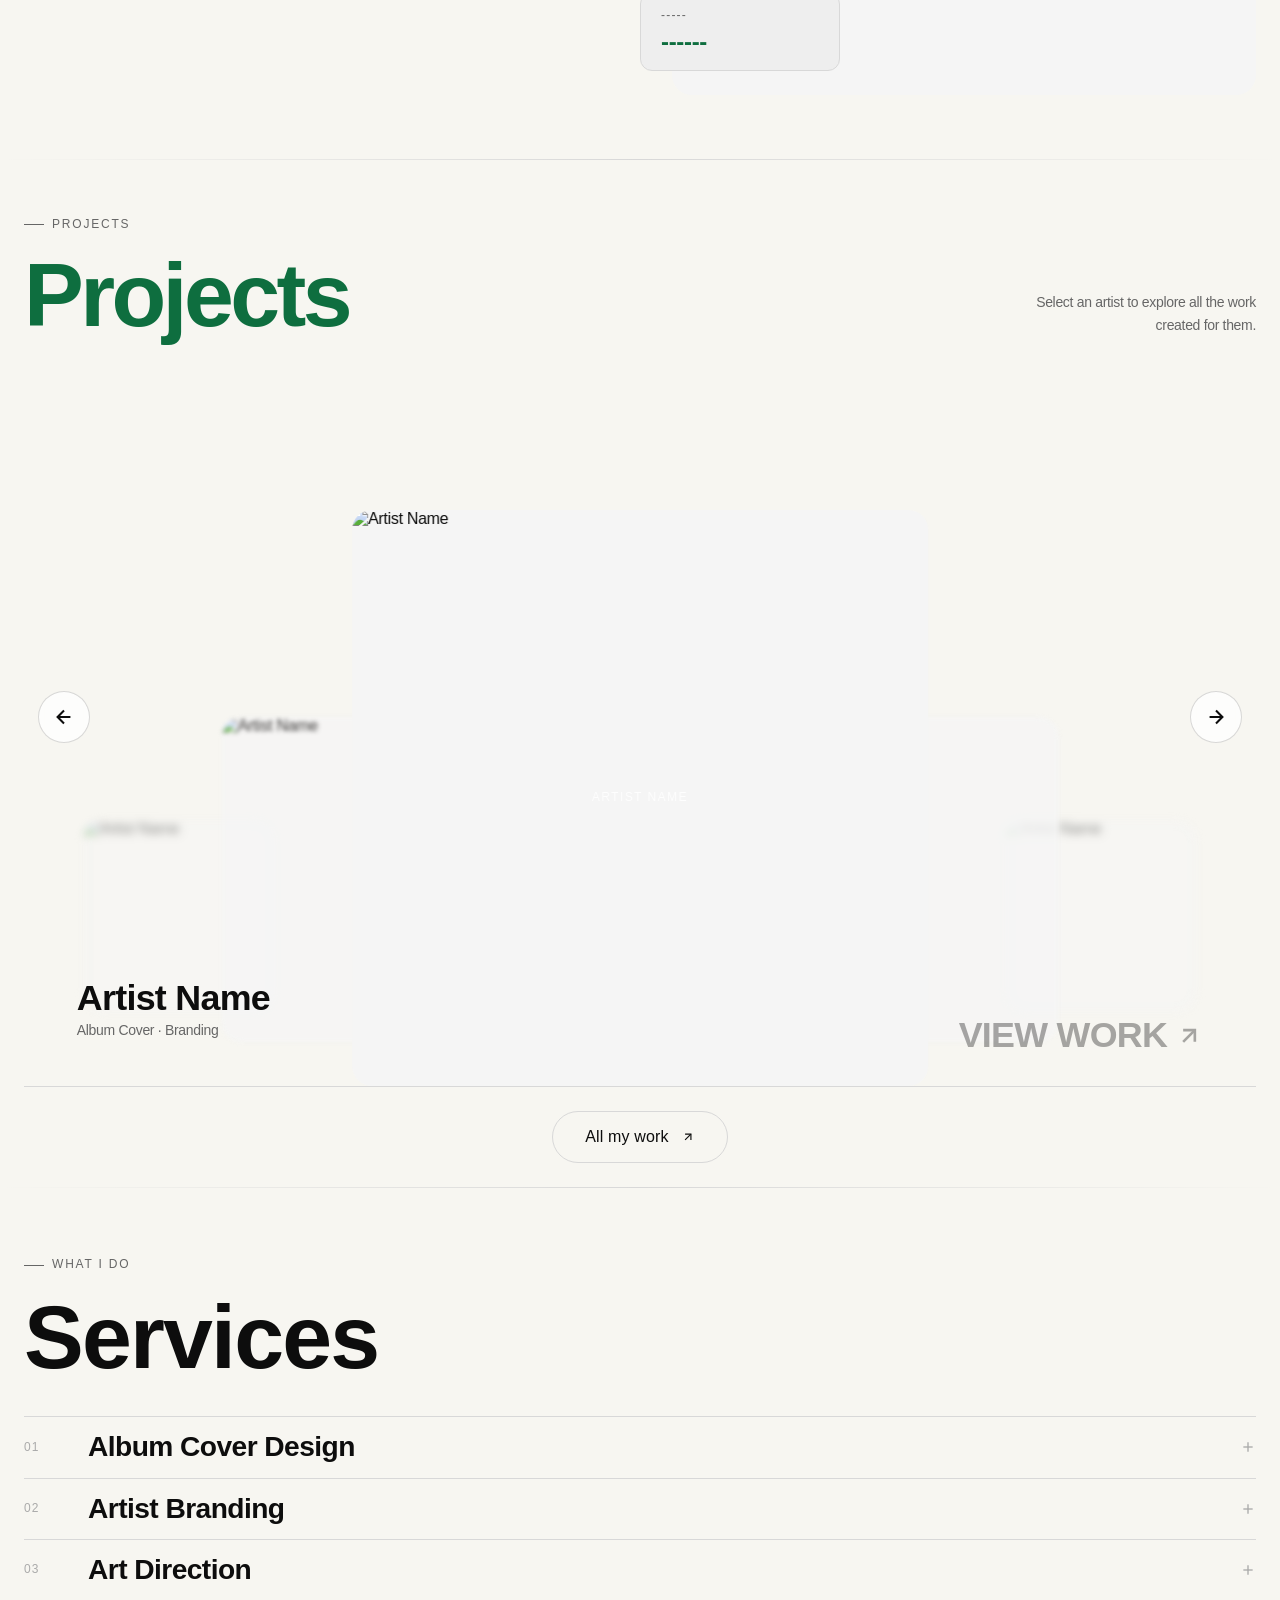
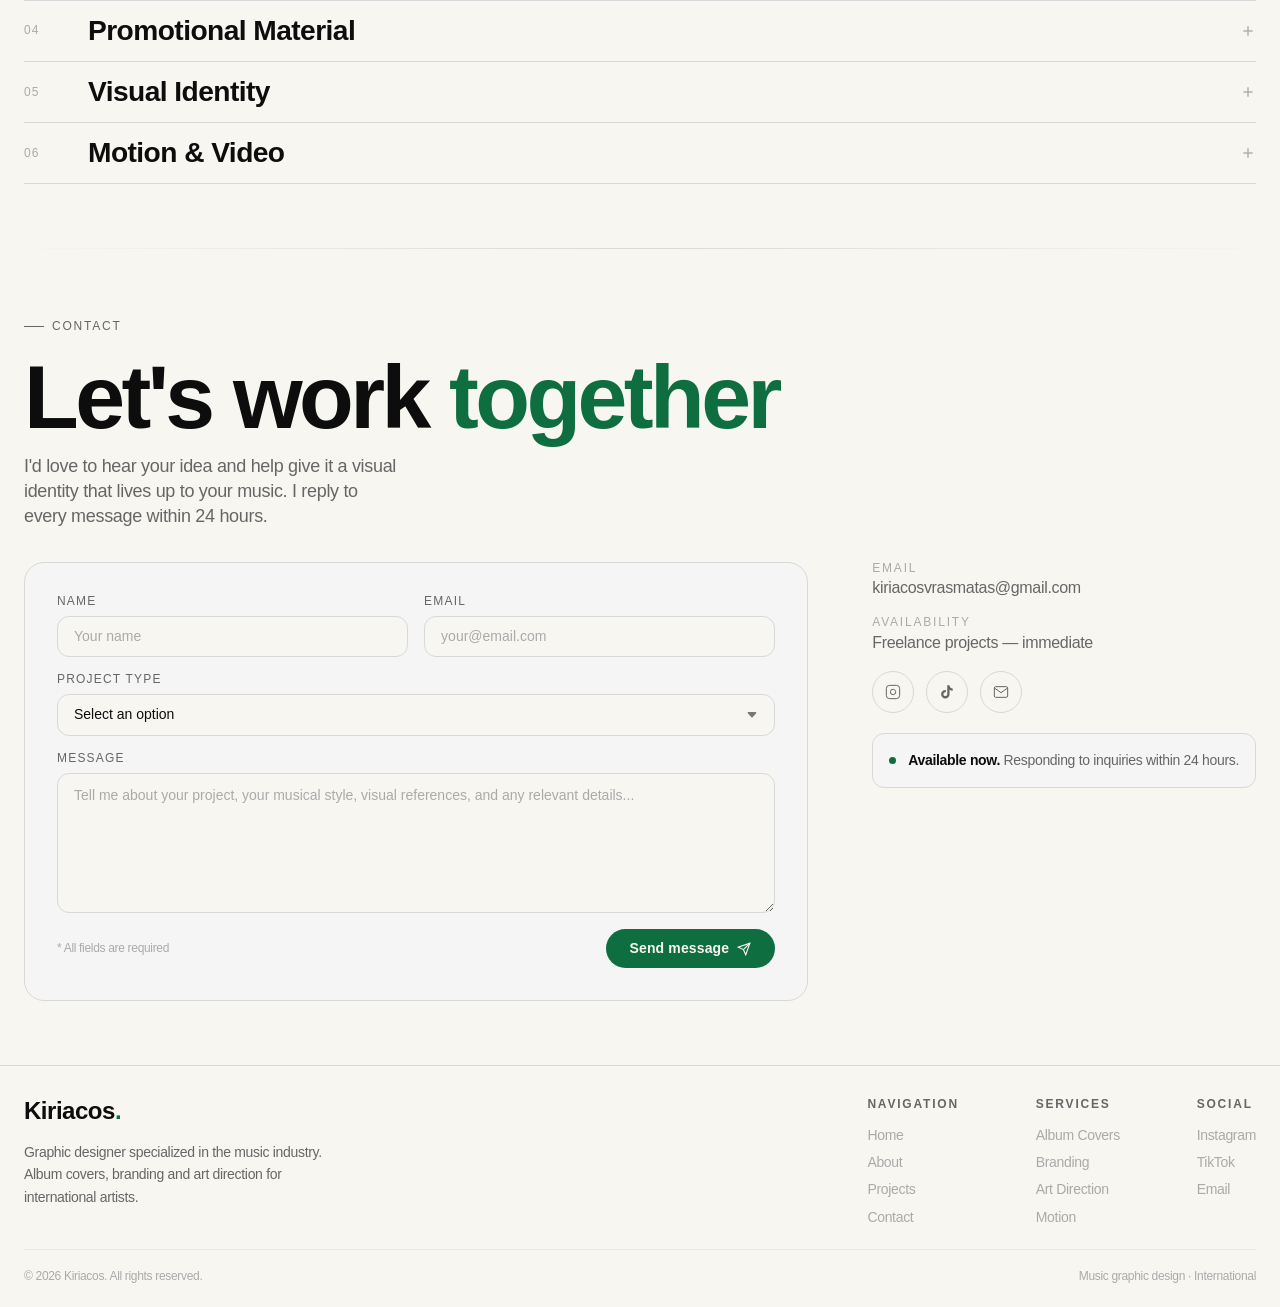
==== commit f4c50c0d: "feat: hero background video + text changes - Hero: fullscreen background video (assets/landing backg" ====
--- a/index.html
+++ b/index.html
@@ -47,7 +47,7 @@
       <nav class="navbar-links" aria-label="Main navigation">
         <a href="#home" class="navbar-link active">Home</a>
         <a href="#about" class="navbar-link">About</a>
-        <a href="#projects" class="navbar-link">Projects</a>
+        <a href="#projects" class="navbar-link">My work</a>
         <a href="#services" class="navbar-link">Services</a>
         <a href="#contact" class="navbar-link">Contact</a>
       </nav>
@@ -77,6 +77,13 @@
          HOME / HERO
     ═══════════════════════════════════════ -->
     <section class="hero" id="home" aria-label="Home">
+
+      <!-- Background video -->
+      <video class="hero-video" autoplay muted loop playsinline aria-hidden="true">
+        <source src="assets/landing background.mp4" type="video/mp4" />
+      </video>
+      <!-- Overlay to keep text readable -->
+      <div class="hero-video-overlay" aria-hidden="true"></div>
 
       <div class="container hero-inner">
 
@@ -207,7 +214,7 @@
           <div>
             <p class="section-label">Projects</p>
             <h2 class="section-heading reveal">
-              Clients I've <span class="text-accent">worked with.</span>
+              <span class="text-accent">Projects</span>
             </h2>
           </div>
           <p class="text-muted reveal" style="font-size:var(--text-sm); max-width:260px; text-align:right; line-height:1.6;">
--- a/css/variables.css
+++ b/css/variables.css
@@ -44,7 +44,7 @@
 
   /* Layout */
   --container-max: 1320px;
-  --container-padding: clamp(1rem, 3vw, 2.5rem);
+  --container-padding: 1.5rem;
   --section-padding: clamp(3rem, 5vw, 5rem);
 
   /* Border radius */
--- a/css/navbar.css
+++ b/css/navbar.css
@@ -24,7 +24,7 @@
   align-items: center;
   justify-content: space-between;
   gap: var(--space-8);
-  padding-inline: clamp(1rem, 3vw, 2.5rem);
+  padding-inline: 1.5rem;
 }
 
 /* Logo — smaller, lighter */
--- a/css/sections/hero.css
+++ b/css/sections/hero.css
@@ -5,6 +5,26 @@
   position: relative;
   overflow: hidden;
   padding-block: calc(var(--section-padding) - 1rem) var(--space-6);
+}
+
+/* ── Background video ── */
+.hero-video {
+  position: absolute;
+  inset: 0;
+  width: 100%;
+  height: 100%;
+  object-fit: cover;
+  object-position: center;
+  z-index: 0;
+  pointer-events: none;
+}
+
+.hero-video-overlay {
+  position: absolute;
+  inset: 0;
+  background: rgba(247, 246, 241, 0.55);
+  z-index: 1;
+  pointer-events: none;
 }
 
 /* Background grid */
@@ -39,7 +59,7 @@
   flex-direction: column;
   gap: var(--space-8);
   position: relative;
-  z-index: 2;
+  z-index: 3;
   justify-content: center;
   min-height: calc(100vh - 80px);
 }
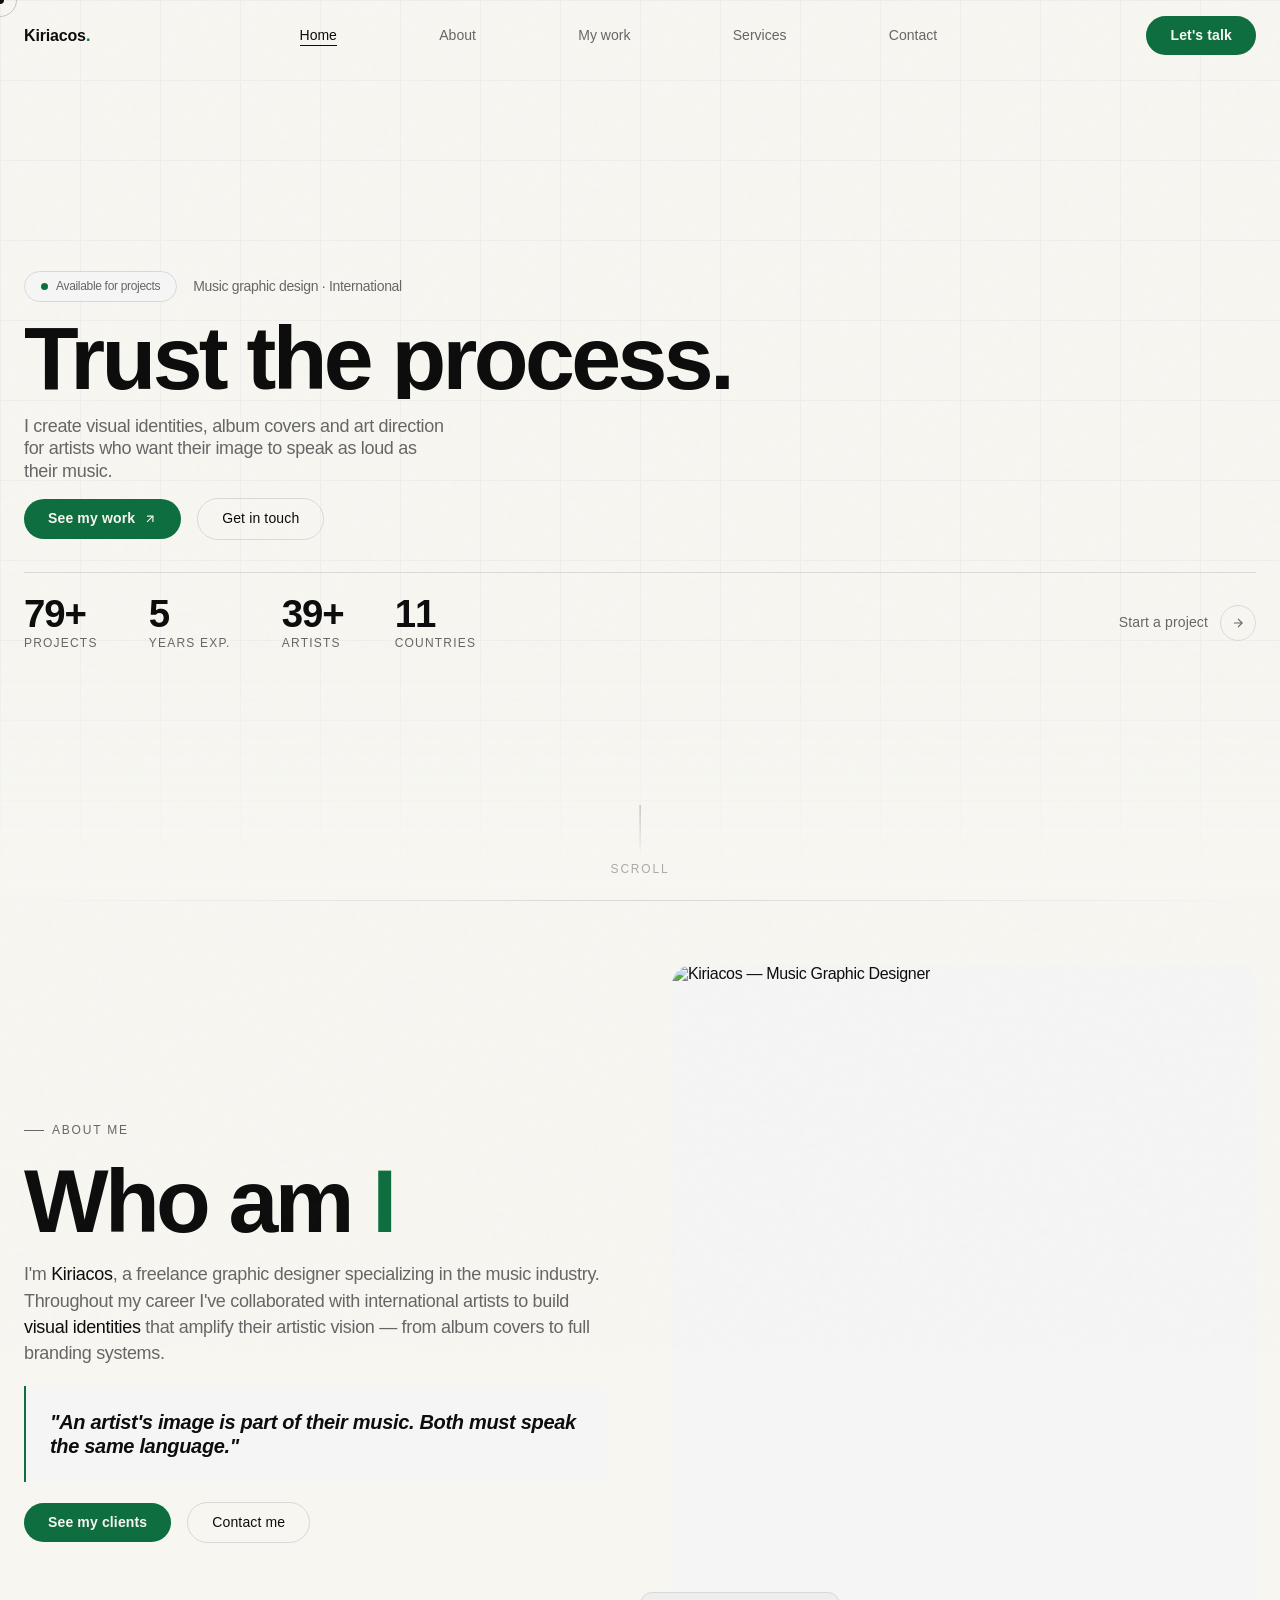
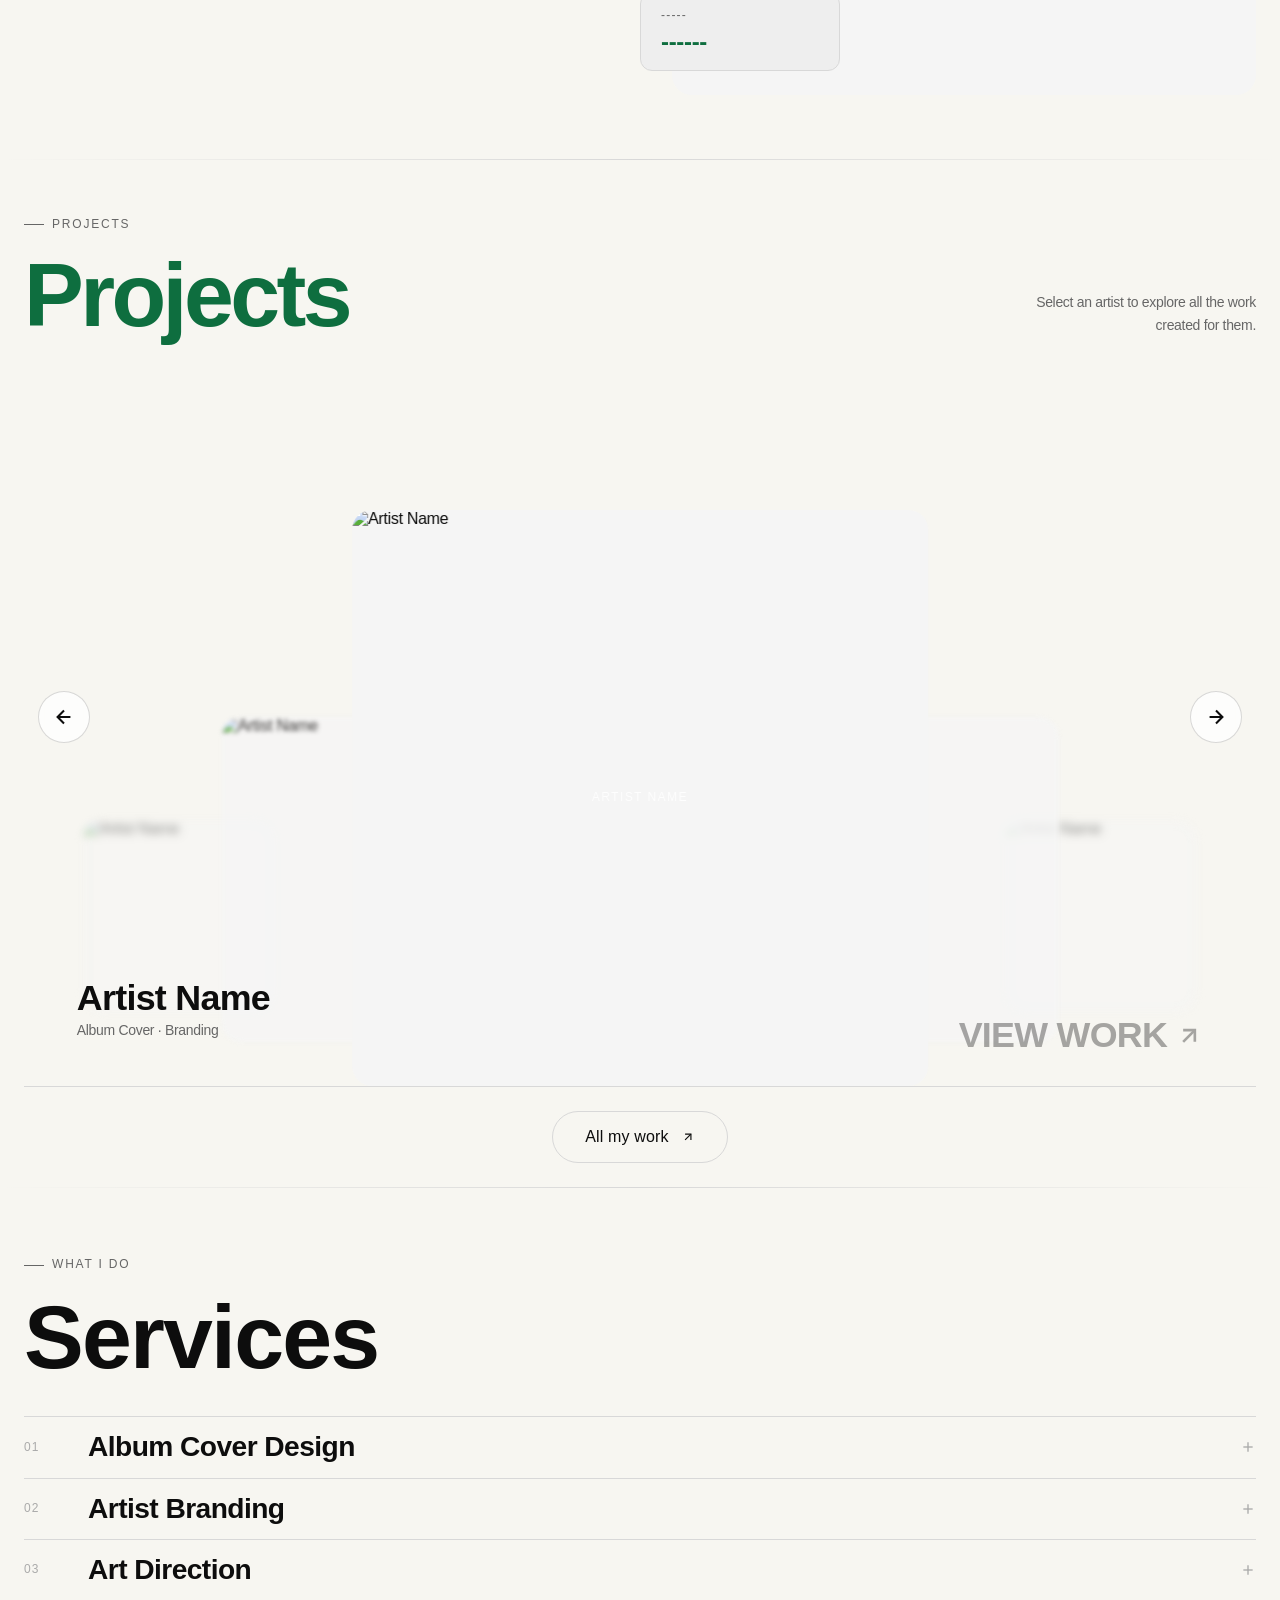
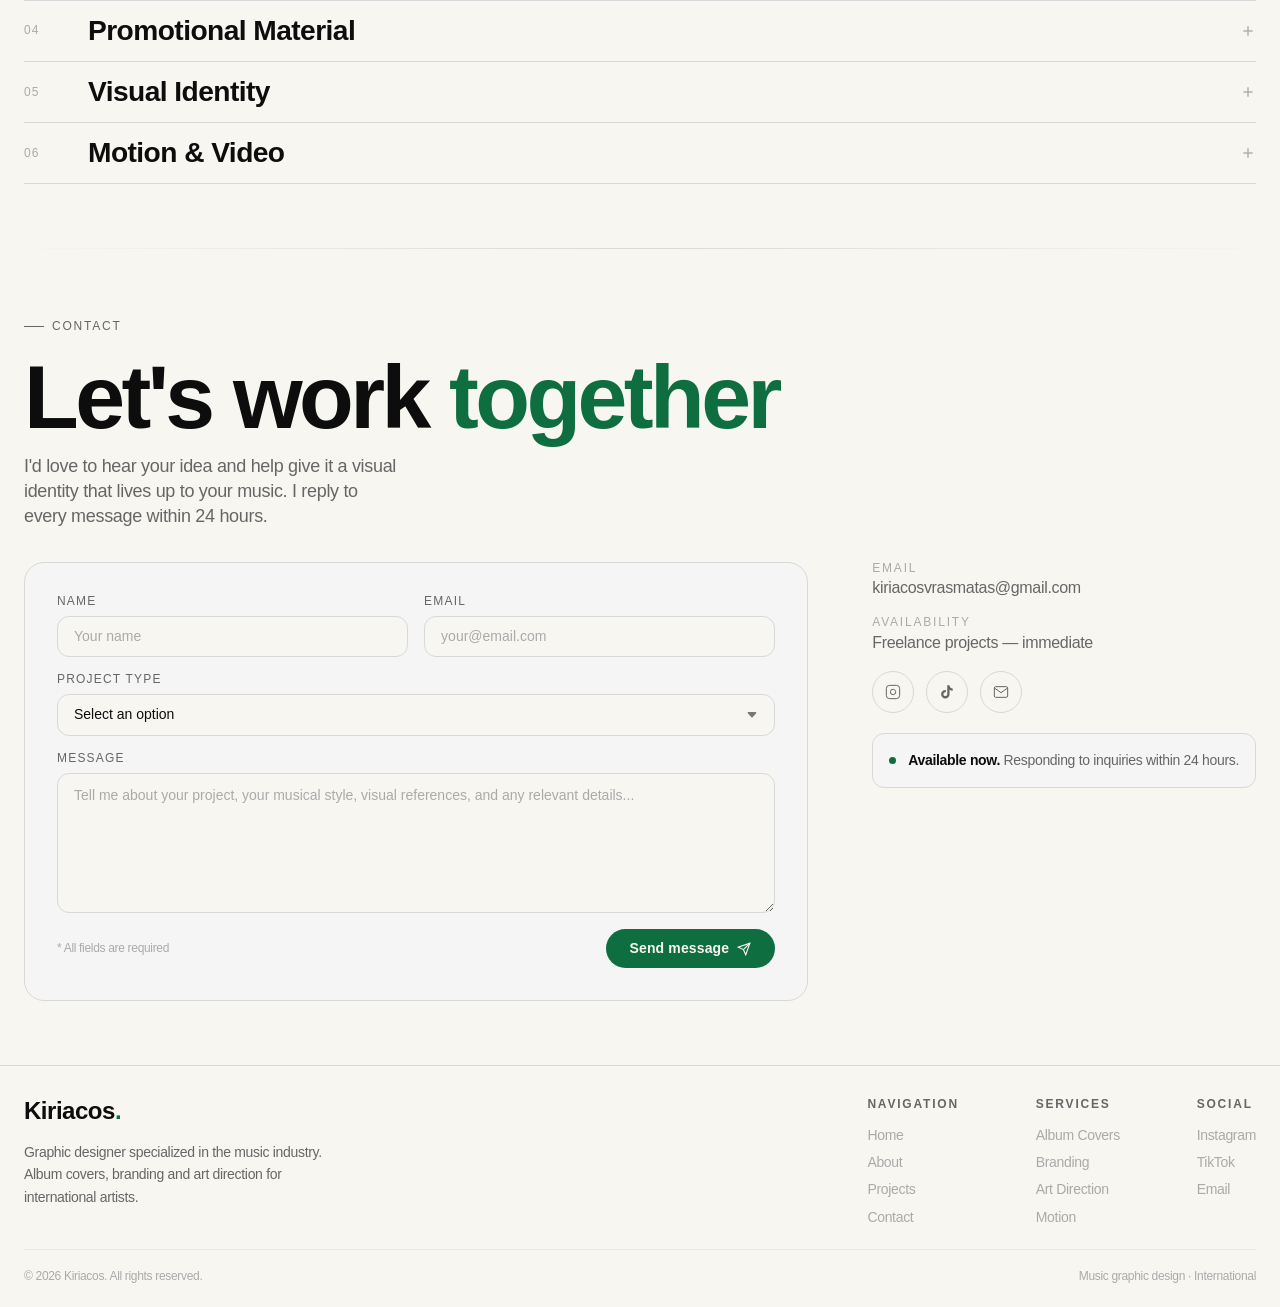
==== commit 1797a171: "feat: switch to landing back 2.mp4, remove overlay (100% opacity) + update PROJECT.md v1.7" ====
--- a/index.html
+++ b/index.html
@@ -80,7 +80,7 @@
 
       <!-- Background video -->
       <video class="hero-video" autoplay muted loop playsinline aria-hidden="true">
-        <source src="assets/landing background.mp4" type="video/mp4" />
+        <source src="assets/landing back 2.mp4" type="video/mp4" />
       </video>
       <!-- Overlay to keep text readable -->
       <div class="hero-video-overlay" aria-hidden="true"></div>
--- a/css/sections/hero.css
+++ b/css/sections/hero.css
@@ -20,11 +20,7 @@
 }
 
 .hero-video-overlay {
-  position: absolute;
-  inset: 0;
-  background: rgba(247, 246, 241, 0.55);
-  z-index: 1;
-  pointer-events: none;
+  display: none;
 }
 
 /* Background grid */
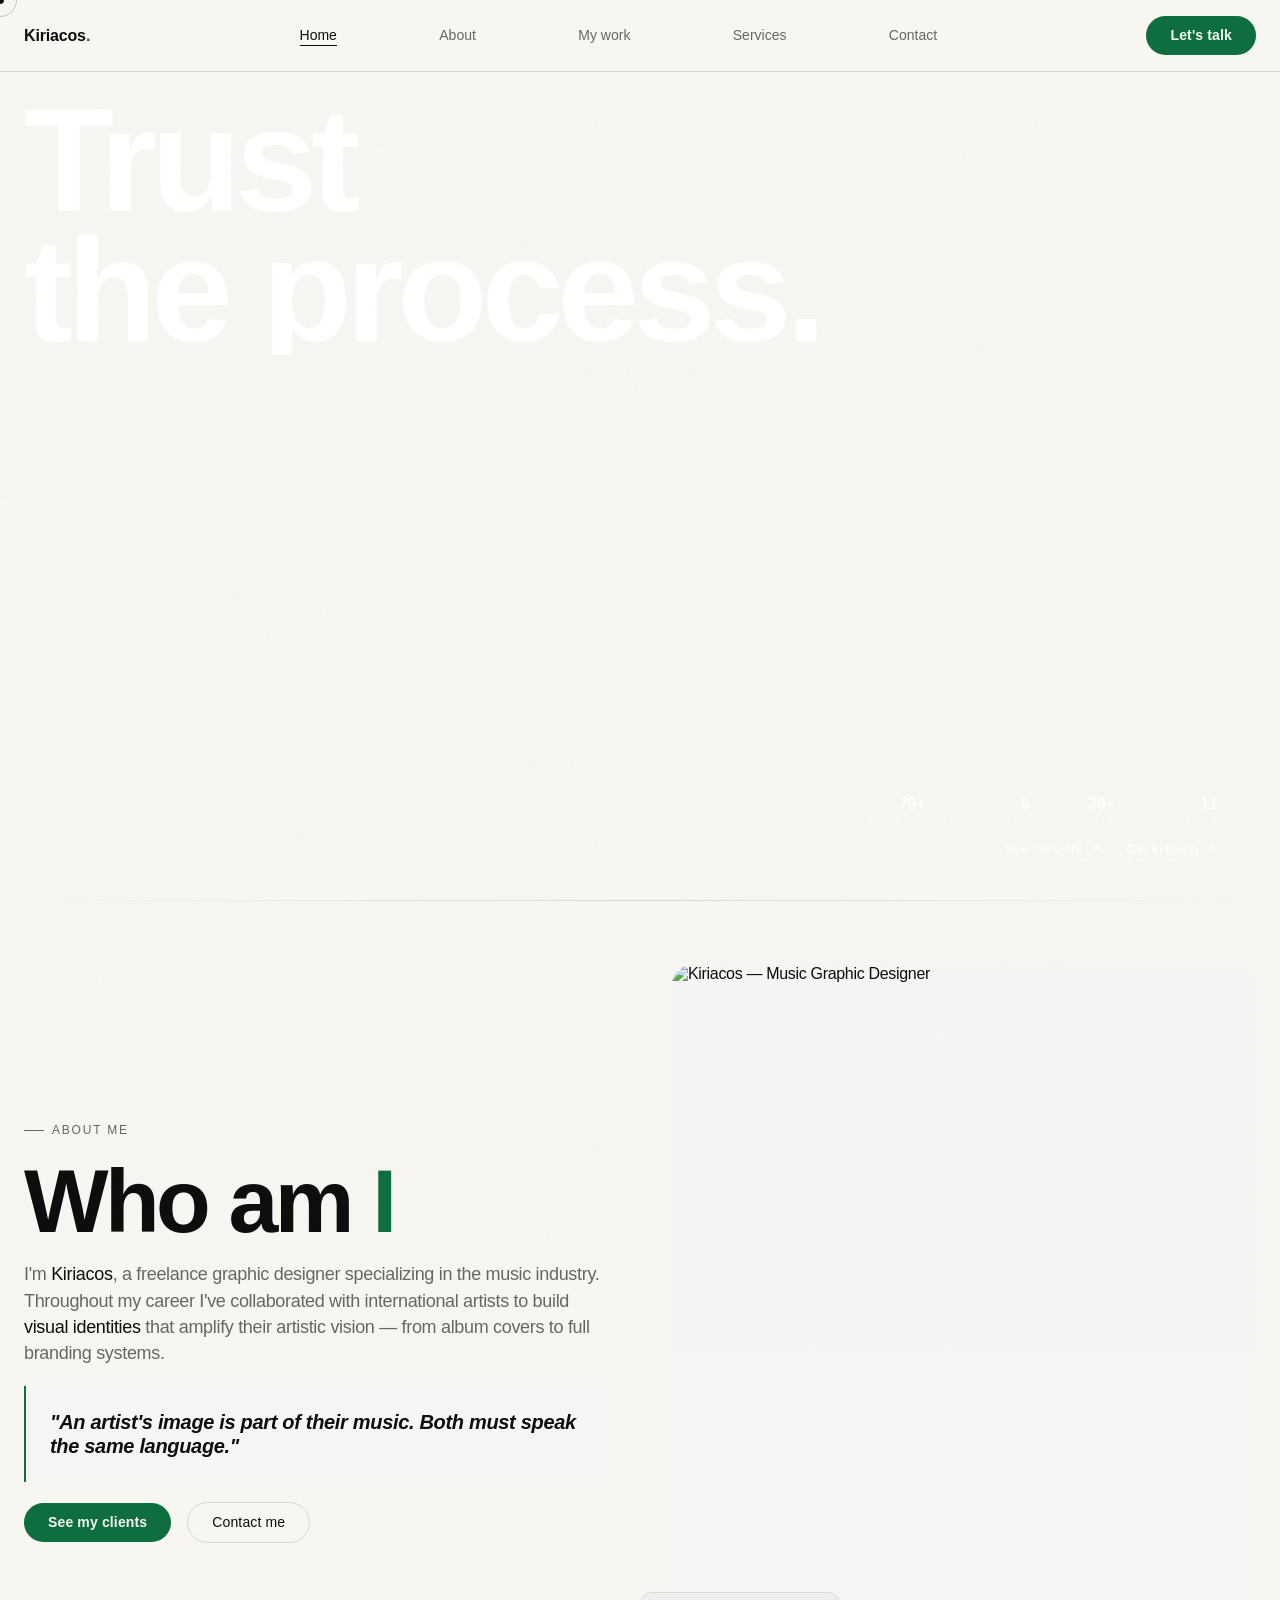
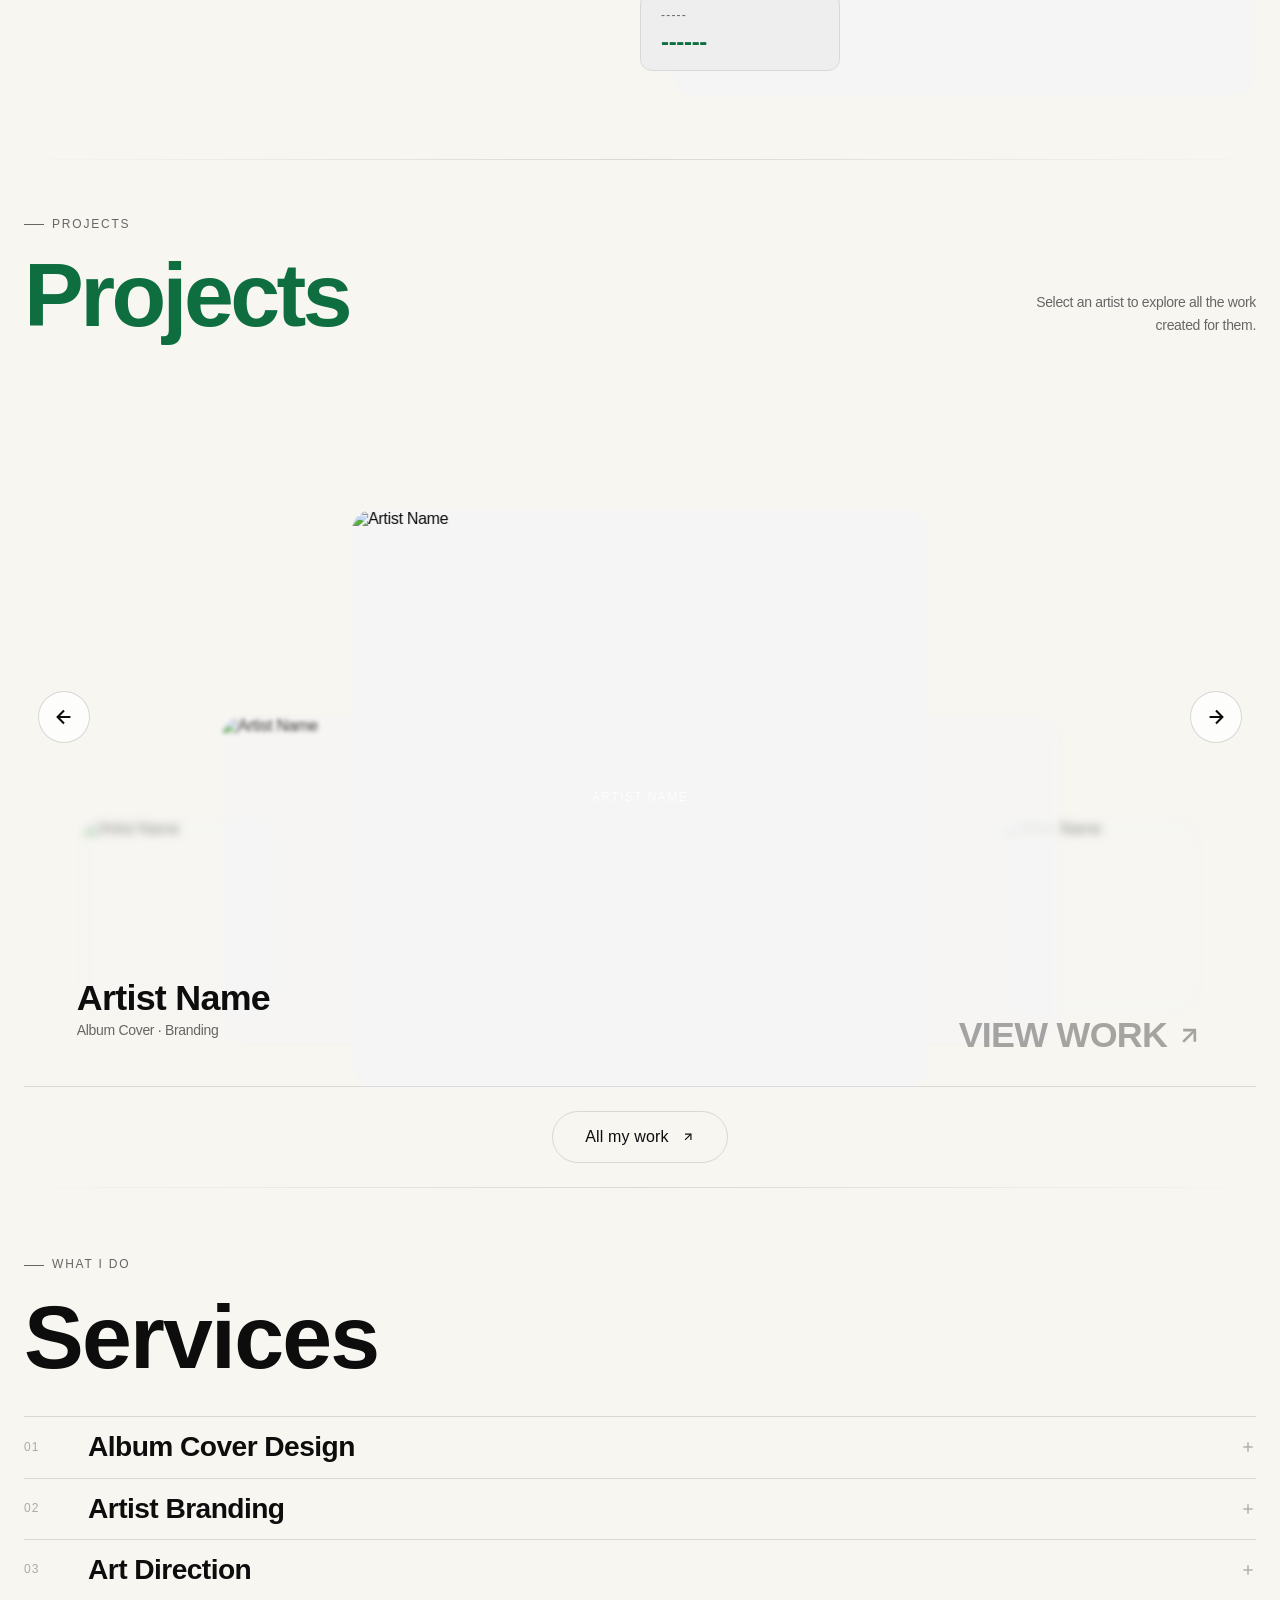
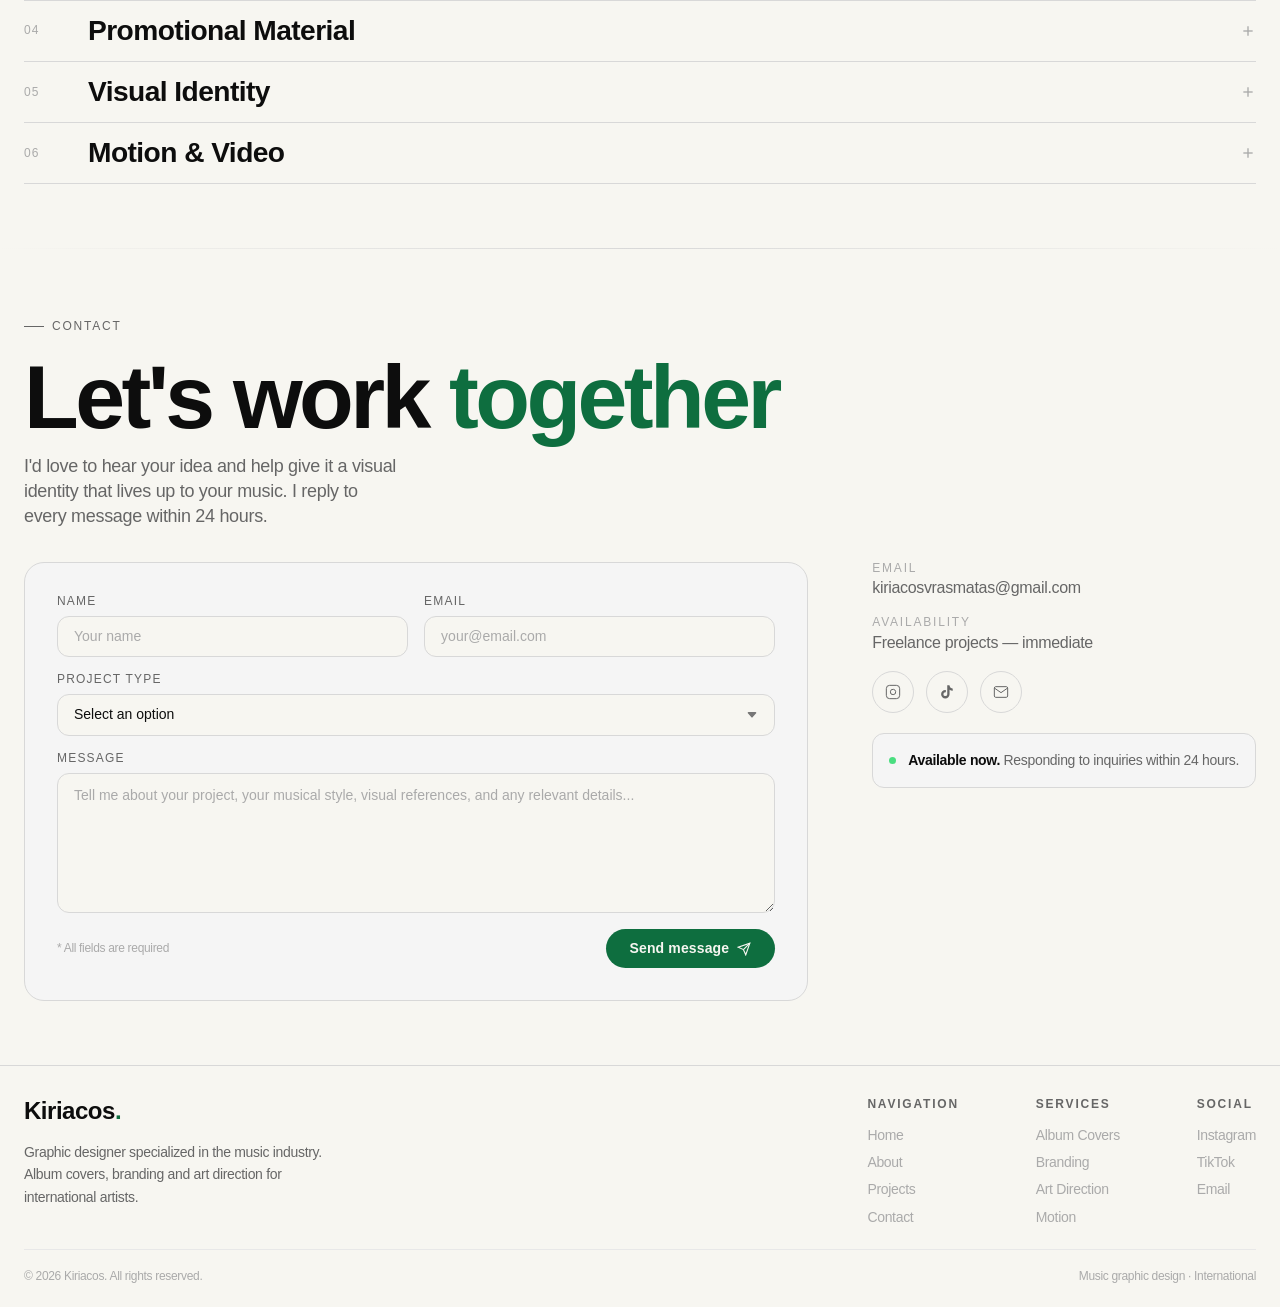
==== commit a767675c: "fix: stat numbers inline with + sign, aligned right column" ====
--- a/index.html
+++ b/index.html
@@ -87,60 +87,54 @@
 
       <div class="container hero-inner">
 
-        <!-- Left column: badge + headline + description + CTAs -->
+        <!-- LEFT: giant title -->
         <div class="hero-left">
-          <div class="hero-meta">
-            <div class="badge">
-              <span class="badge-dot" aria-hidden="true"></span>
-              Available for projects
-            </div>
-            <span class="text-muted" style="font-size: var(--text-sm);">Music graphic design · International</span>
-          </div>
-
           <h1 class="hero-headline" aria-label="Trust the process.">
-            <span class="hero-headline-line"><span>Trust the process.</span></span>
+            <span class="hero-headline-line"><span>Trust</span></span>
+            <span class="hero-headline-line"><span>the process.</span></span>
           </h1>
-
-          <p class="hero-description">
-            I create visual identities, album covers and art direction for artists who want their image to speak as loud as their music.
-          </p>
-
-          <div class="hero-actions">
-            <a href="#projects" class="btn btn-primary">
-              See my work
-              <svg width="14" height="14" viewBox="0 0 24 24" fill="none" stroke="currentColor" stroke-width="2" aria-hidden="true"><line x1="7" y1="17" x2="17" y2="7"/><polyline points="7 7 17 7 17 17"/></svg>
-            </a>
-            <a href="#contact" class="btn btn-secondary">Get in touch</a>
-          </div>
-        </div>
-
-        <!-- Stats row — full width -->
-        <div class="hero-stats reveal">
-          <div class="stat">
-            <div><span class="stat-number" data-count="80">0</span><span class="stat-number">+</span></div>
-            <span class="stat-label">Projects</span>
-          </div>
-          <div class="stat">
-            <div><span class="stat-number" data-count="6">0</span></div>
-            <span class="stat-label">Years exp.</span>
-          </div>
-          <div class="stat">
-            <div><span class="stat-number" data-count="40">0</span><span class="stat-number">+</span></div>
-            <span class="stat-label">Artists</span>
-          </div>
-          <div class="stat">
-            <div><span class="stat-number" data-count="12">0</span></div>
-            <span class="stat-label">Countries</span>
-          </div>
-          <div class="stat" style="margin-left:auto;">
-            <a href="#contact" class="btn btn-ghost">
-              Start a project
-              <span class="btn-arrow" aria-hidden="true">
-                <svg width="14" height="14" viewBox="0 0 24 24" fill="none" stroke="currentColor" stroke-width="2"><line x1="5" y1="12" x2="19" y2="12"/><polyline points="12 5 19 12 12 19"/></svg>
-              </span>
-            </a>
-          </div>
-        </div>
+        </div>
+
+        <!-- RIGHT: sidebar -->
+        <div class="hero-sidebar">
+
+          <div class="hero-sidebar-right">
+
+            <div class="hero-stats">
+              <div class="stat">
+                <span class="stat-number"><span data-count="80">0</span>+</span>
+                <span class="stat-label">Projects</span>
+              </div>
+              <div class="stat">
+                <span class="stat-number"><span data-count="6">0</span></span>
+                <span class="stat-label">Years exp.</span>
+              </div>
+              <div class="stat">
+                <span class="stat-number"><span data-count="40">0</span>+</span>
+                <span class="stat-label">Artists</span>
+              </div>
+              <div class="stat">
+                <span class="stat-number"><span data-count="12">0</span></span>
+                <span class="stat-label">Countries</span>
+              </div>
+            </div>
+
+            <div class="hero-actions">
+              <a href="#projects" class="hero-action-link">
+                See my work
+                <svg width="12" height="12" viewBox="0 0 24 24" fill="none" stroke="currentColor" stroke-width="2" aria-hidden="true"><line x1="7" y1="17" x2="17" y2="7"/><polyline points="7 7 17 7 17 17"/></svg>
+              </a>
+              <a href="#contact" class="hero-action-link">
+                Get in touch
+                <svg width="12" height="12" viewBox="0 0 24 24" fill="none" stroke="currentColor" stroke-width="2" aria-hidden="true"><line x1="7" y1="17" x2="17" y2="7"/><polyline points="7 7 17 7 17 17"/></svg>
+              </a>
+            </div>
+
+          </div>
+
+        </div>
+
+      </div>
 
       </div>
 
--- a/css/navbar.css
+++ b/css/navbar.css
@@ -5,17 +5,12 @@
   right: 0;
   z-index: var(--z-navbar);
   padding-block: var(--space-4);
-  transition: background var(--duration-base) var(--ease-smooth),
-              border-color var(--duration-base) var(--ease-smooth),
-              box-shadow var(--duration-base) var(--ease-smooth);
-  border-bottom: 1px solid transparent;
+  background: var(--color-bg);
+  border-bottom: 1px solid var(--color-border);
+  transition: box-shadow var(--duration-base) var(--ease-smooth);
 }
 
 .navbar.scrolled {
-  background: rgba(247, 246, 241, 0.9);
-  backdrop-filter: blur(20px);
-  -webkit-backdrop-filter: blur(20px);
-  border-bottom-color: var(--color-border);
   box-shadow: 0 1px 12px rgba(0, 0, 0, 0.06);
 }
 
--- a/css/sections/hero.css
+++ b/css/sections/hero.css
@@ -1,10 +1,9 @@
 .hero {
   min-height: 100vh;
   display: flex;
-  align-items: center;
+  align-items: stretch;
   position: relative;
   overflow: hidden;
-  padding-block: calc(var(--section-padding) - 1rem) var(--space-6);
 }
 
 /* ── Background video ── */
@@ -14,89 +13,38 @@
   width: 100%;
   height: 100%;
   object-fit: cover;
-  object-position: center;
+  object-position: center center;
   z-index: 0;
   pointer-events: none;
 }
 
-.hero-video-overlay {
-  display: none;
-}
+.hero-video-overlay { display: none; }
+.hero::before, .hero::after { display: none; }
 
-/* Background grid */
-.hero::before {
-  content: '';
-  position: absolute;
-  inset: 0;
-  background-image:
-    linear-gradient(to right, var(--color-border-subtle) 1px, transparent 1px),
-    linear-gradient(to bottom, var(--color-border-subtle) 1px, transparent 1px);
-  background-size: 80px 80px;
-  opacity: 0.5;
-  pointer-events: none;
-}
-
-/* Gradient fade bottom */
-.hero::after {
-  content: '';
-  position: absolute;
-  bottom: 0;
-  left: 0;
-  right: 0;
-  height: 30%;
-  background: linear-gradient(to bottom, transparent, var(--color-bg));
-  pointer-events: none;
-  z-index: 1;
-}
-
-/* ── Single column layout ── */
+/* ── Layout: full height grid, title top, bottom bar ── */
 .hero-inner {
   display: flex;
   flex-direction: column;
-  gap: var(--space-8);
+  justify-content: space-between;
   position: relative;
   z-index: 3;
-  justify-content: center;
-  min-height: calc(100vh - 80px);
+  width: 100%;
+  min-height: 100vh;
+  padding-block: 6rem var(--space-10);
 }
 
+/* ── TOP: giant title ── */
 .hero-left {
-  display: flex;
-  flex-direction: column;
-  gap: var(--space-4);
-  max-width: 900px;
-}
-
-/* Stats row */
-.hero-stats {
-  display: flex;
-  align-items: center;
-  gap: clamp(1.5rem, 4vw, 3.5rem);
-  padding-top: var(--space-5);
-  border-top: 1px solid var(--color-border);
-  flex-wrap: wrap;
-}
-
-.hero-stats .stat-number {
-  font-size: clamp(1.8rem, 3vw, 3rem);
-}
-
-/* ── Text elements ── */
-.hero-meta {
-  display: flex;
-  align-items: center;
-  gap: var(--space-4);
-  flex-wrap: wrap;
+  align-self: flex-start;
 }
 
 .hero-headline {
   font-family: var(--font-display);
-  font-size: clamp(3.5rem, 7vw, 6.5rem);
+  font-size: clamp(5rem, 11.5vw, 14rem);
   font-weight: 700;
-  line-height: 0.9;
+  line-height: 0.88;
   letter-spacing: -0.04em;
-  color: var(--color-text);
-  overflow: hidden;
+  color: #ffffff;
   white-space: nowrap;
 }
 
@@ -111,74 +59,121 @@
   transition: transform var(--duration-slow) var(--ease-smooth);
 }
 
-.hero-headline-line:nth-child(2) span {
-  transition-delay: 80ms;
-}
-
 .hero.loaded .hero-headline-line span {
   transform: translateY(0);
 }
 
 .hero-headline .outline {
-  -webkit-text-stroke: 1.5px var(--color-text);
+  -webkit-text-stroke: 2px #ffffff;
   color: transparent;
 }
 
 .hero-headline .filled {
-  color: var(--color-text);
+  color: #ffffff;
 }
 
-.hero-description {
-  max-width: 420px;
-  color: var(--color-text-muted);
-  font-size: var(--text-lg);
-  line-height: 1.25;
+/* ── BOTTOM BAR: left empty, right = stats + buttons stacked ── */
+.hero-sidebar {
+  display: flex;
+  align-items: flex-end;
+  justify-content: flex-end;
+  gap: var(--space-8);
+  border-top: 1px solid rgba(255,255,255,0.2);
+  padding-top: var(--space-5);
 }
 
+.hero-meta { display: none; }
+.hero-description { display: none; }
+
+/* Right block: stats on top, buttons below */
+.hero-sidebar-right {
+  display: flex;
+  flex-direction: column;
+  align-items: flex-end;
+  gap: var(--space-4);
+}
+
+/* Stats — compact horizontal row, small */
+.hero-stats {
+  display: flex;
+  align-items: center;
+  gap: clamp(1.5rem, 3vw, 3rem);
+}
+
+.hero-stats .stat {
+  display: flex;
+  flex-direction: column;
+  gap: 3px;
+  align-items: flex-end;
+  text-align: right;
+}
+
+.hero-stats .stat-number {
+  font-family: var(--font-display);
+  font-size: var(--text-base);
+  font-weight: 700;
+  color: rgba(255,255,255,0.85);
+  letter-spacing: -0.02em;
+  line-height: 1;
+}
+
+.hero-stats .stat-label {
+  font-size: 0.6rem;
+  color: rgba(255,255,255,0.35);
+  text-transform: uppercase;
+  letter-spacing: 0.1em;
+}
+
+/* Buttons — horizontal row */
 .hero-actions {
   display: flex;
   align-items: center;
-  gap: var(--space-4);
-  flex-wrap: wrap;
+  gap: var(--space-6);
 }
 
-/* Scroll indicator */
-.scroll-indicator {
-  position: absolute;
-  bottom: var(--space-6);
-  left: 50%;
-  transform: translateX(-50%);
-  display: flex;
-  flex-direction: column;
+.hero-action-link {
+  display: inline-flex;
   align-items: center;
   gap: var(--space-2);
-  color: var(--color-text-dim);
-  font-size: var(--text-xs);
-  text-transform: uppercase;
-  letter-spacing: 0.15em;
-  z-index: 5;
+  font-size: var(--text-sm);
+  font-weight: 500;
+  color: rgba(255,255,255,0.85);
+  text-decoration: none;
+  border-bottom: 1px solid rgba(255,255,255,0.3);
+  padding-bottom: 2px;
+  transition: color 200ms ease, border-color 200ms ease;
+  white-space: nowrap;
 }
 
-.scroll-line {
-  width: 1px;
-  height: 50px;
-  background: linear-gradient(to bottom, var(--color-text-dim), transparent);
-  animation: scroll-line-anim 2s ease-in-out infinite;
+.hero-action-link:hover {
+  color: #ffffff;
+  border-color: rgba(255,255,255,0.8);
 }
 
-@keyframes scroll-line-anim {
-  0%, 100% { transform: scaleY(1);   opacity: 1; }
-  50%       { transform: scaleY(0.4); opacity: 0.4; }
+/* Badge */
+.badge {
+  border-color: rgba(255,255,255,0.25);
+  background: rgba(255,255,255,0.08);
+  color: rgba(255,255,255,0.8);
 }
 
-/* ── Responsive ── */
-@media (max-width: 900px) {
-  .hero-inner {
-    min-height: auto;
-    gap: var(--space-6);
+.badge-dot { background: #4ade80; }
+
+/* Responsive */
+@media (max-width: 768px) {
+  .hero-headline {
+    font-size: clamp(3.5rem, 13vw, 7rem);
+    max-width: 100%;
+    white-space: normal;
   }
 
-  .scroll-indicator {
-    display: none;
+  .hero-sidebar {
+    flex-direction: column;
+    align-items: flex-start;
+    gap: var(--space-5);
+  }
+
+  .hero-actions {
+    flex-direction: row;
   }
 }
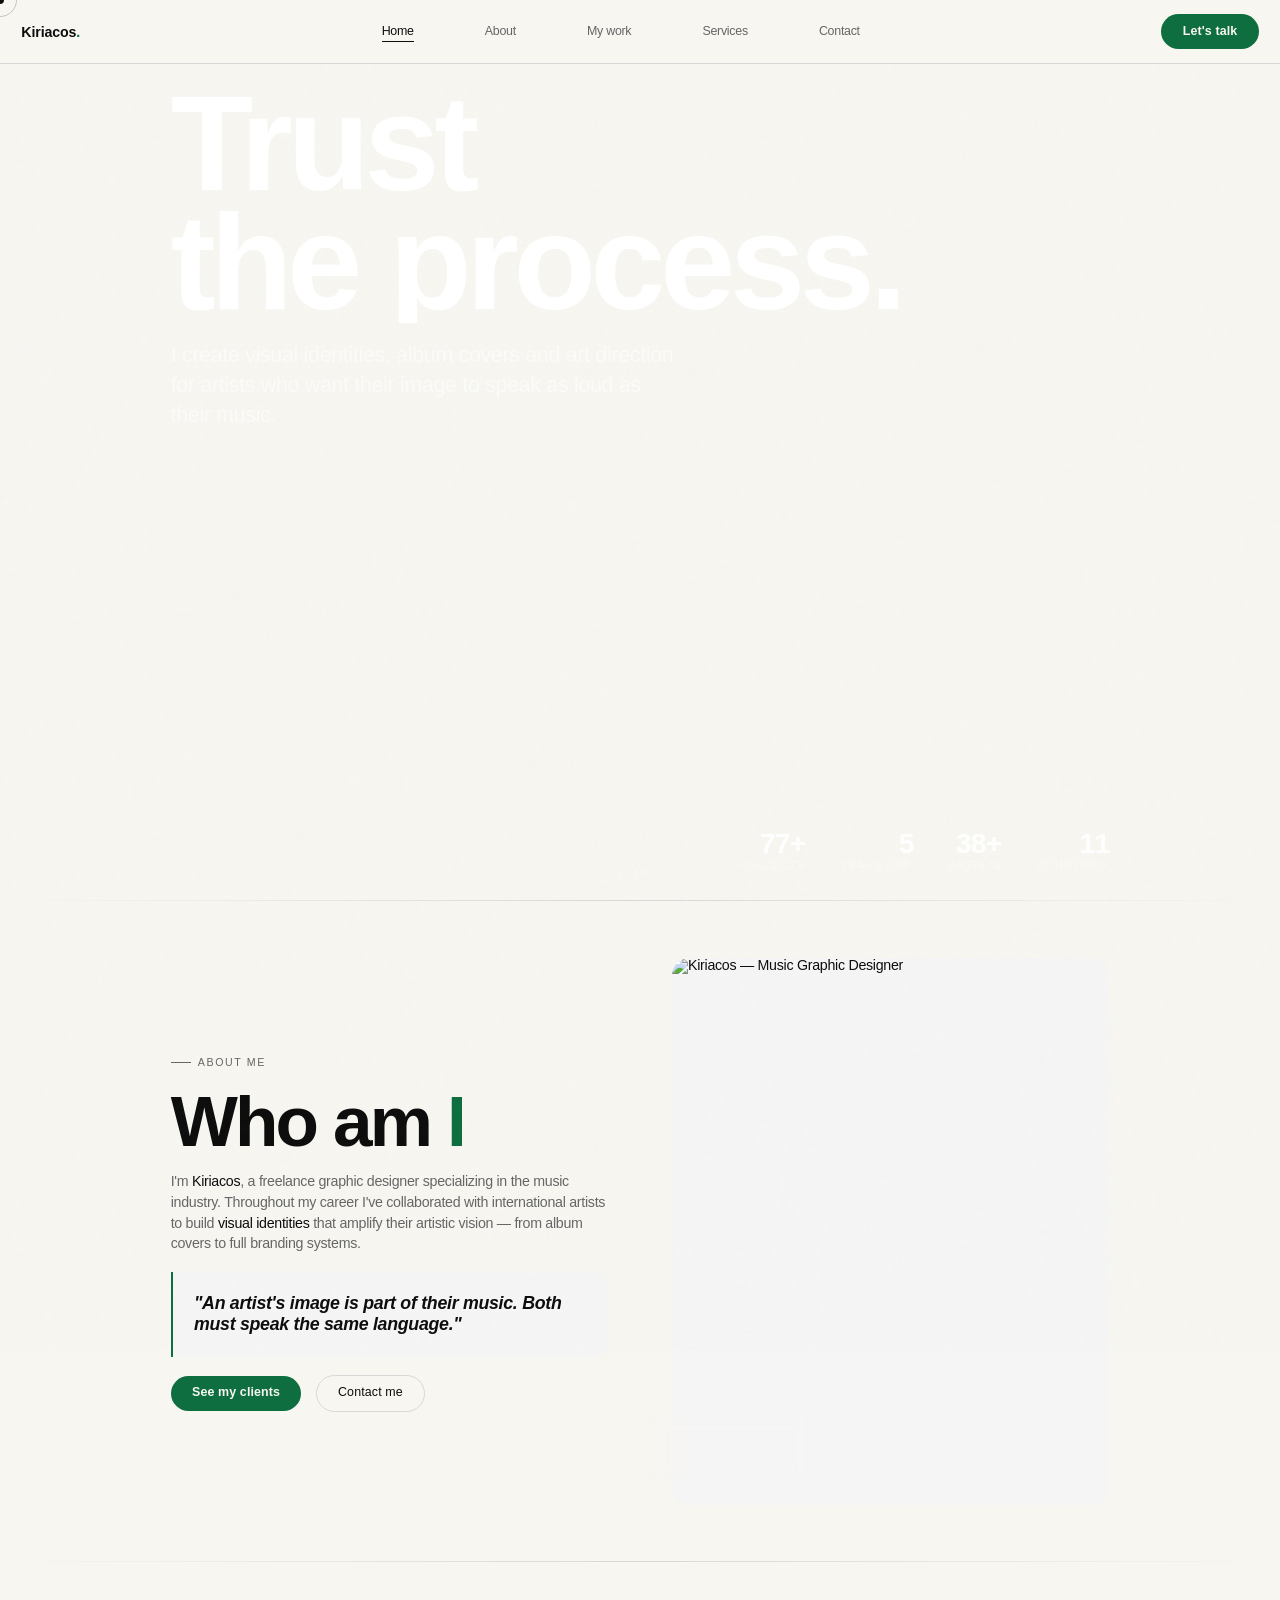
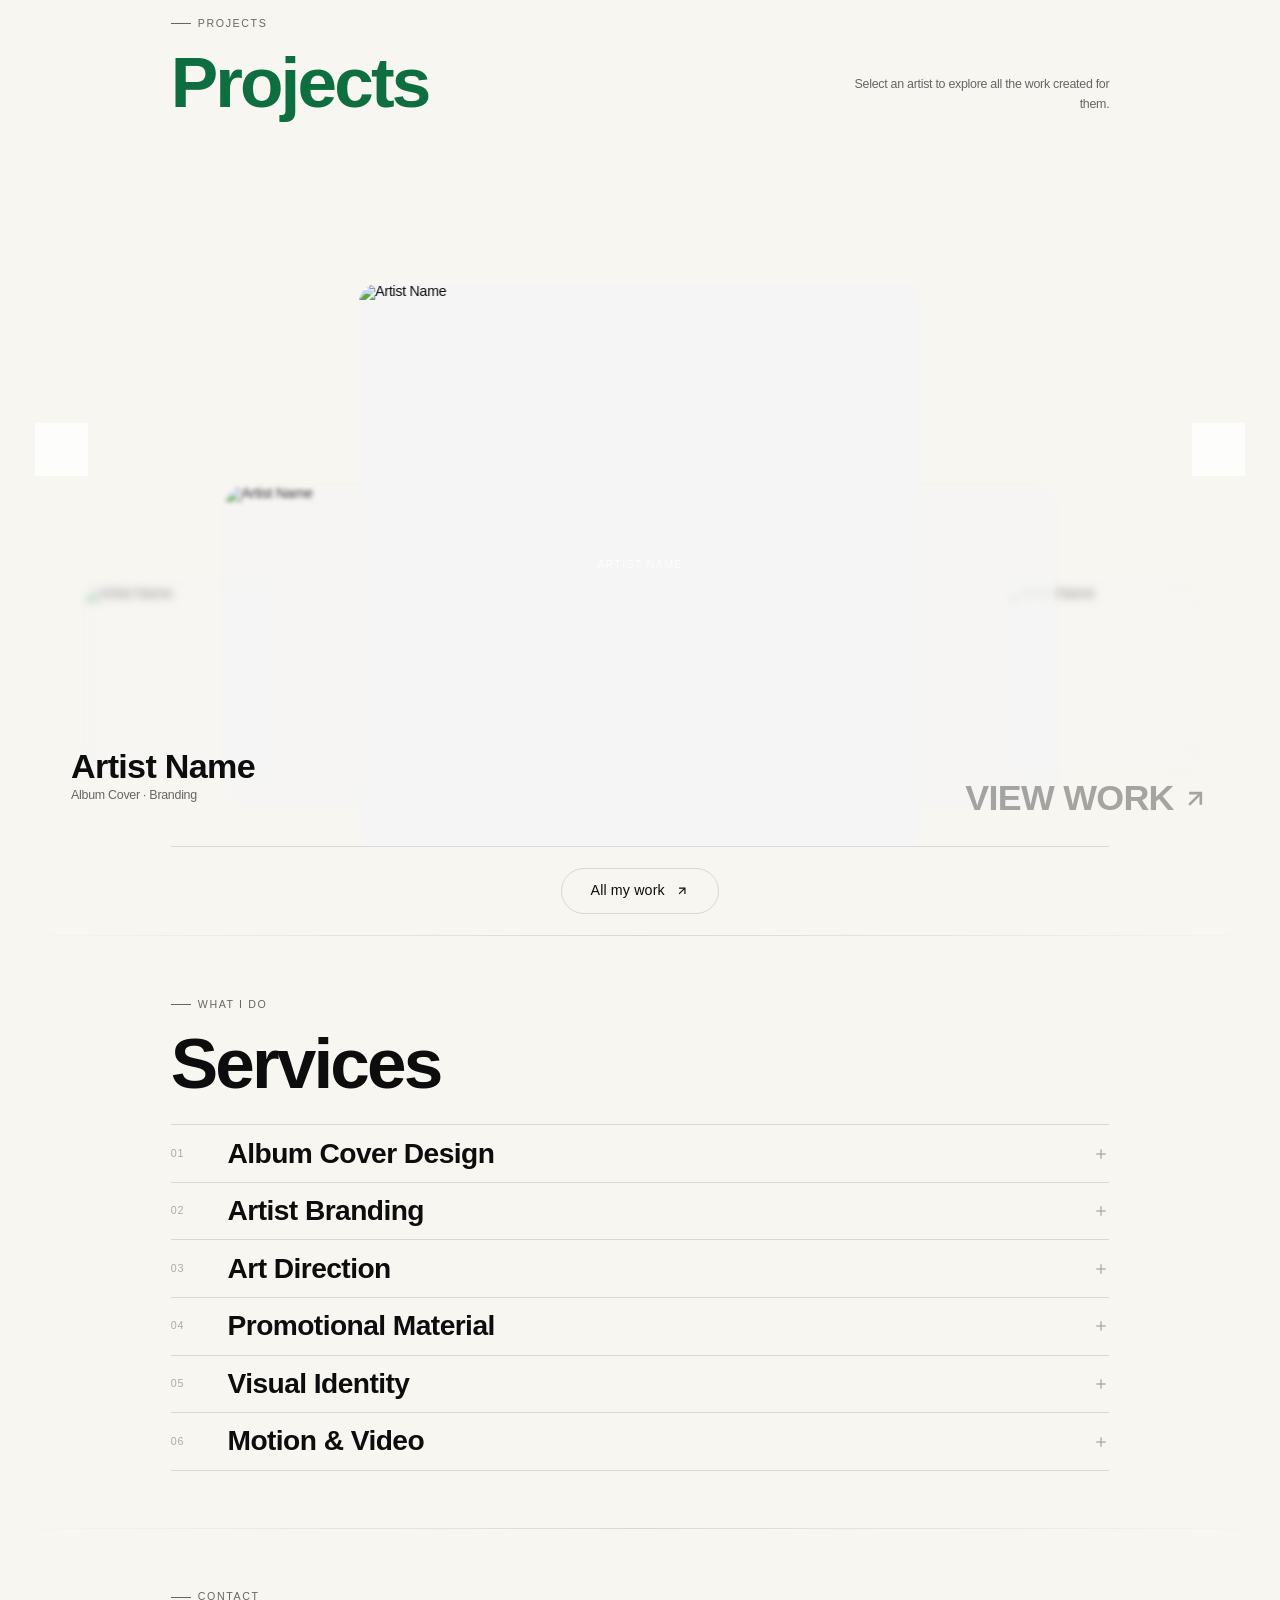
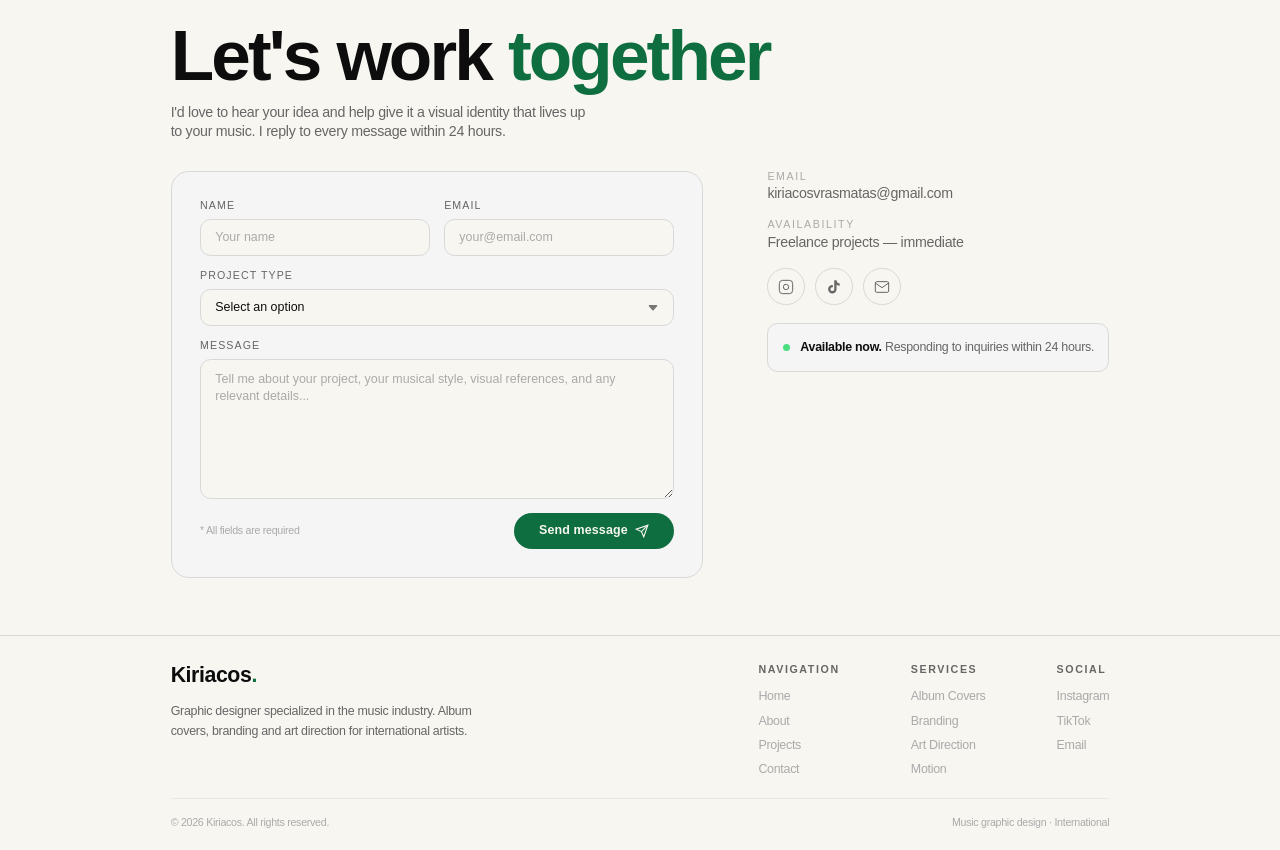
==== commit 313a25a5: "style: remove hero action buttons (See my work / Get in touch)" ====
--- a/index.html
+++ b/index.html
@@ -87,12 +87,15 @@
 
       <div class="container hero-inner">
 
-        <!-- LEFT: giant title -->
+        <!-- LEFT: giant title + description -->
         <div class="hero-left">
           <h1 class="hero-headline" aria-label="Trust the process.">
             <span class="hero-headline-line"><span>Trust</span></span>
             <span class="hero-headline-line"><span>the process.</span></span>
           </h1>
+          <p class="hero-description">
+            I create visual identities, album covers and art direction for artists who want their image to speak as loud as their music.
+          </p>
         </div>
 
         <!-- RIGHT: sidebar -->
@@ -119,16 +122,6 @@
               </div>
             </div>
 
-            <div class="hero-actions">
-              <a href="#projects" class="hero-action-link">
-                See my work
-                <svg width="12" height="12" viewBox="0 0 24 24" fill="none" stroke="currentColor" stroke-width="2" aria-hidden="true"><line x1="7" y1="17" x2="17" y2="7"/><polyline points="7 7 17 7 17 17"/></svg>
-              </a>
-              <a href="#contact" class="hero-action-link">
-                Get in touch
-                <svg width="12" height="12" viewBox="0 0 24 24" fill="none" stroke="currentColor" stroke-width="2" aria-hidden="true"><line x1="7" y1="17" x2="17" y2="7"/><polyline points="7 7 17 7 17 17"/></svg>
-              </a>
-            </div>
 
           </div>
 
--- a/css/variables.css
+++ b/css/variables.css
@@ -1,5 +1,5 @@
 :root {
-  /* Colors — Light theme: white bg, black text, green accent */
+  /* Colors */
   --color-bg: #f7f6f1;
   --color-bg-card: #f5f5f5;
   --color-bg-elevated: #eeeeee;
@@ -14,27 +14,27 @@
   --color-white: #ffffff;
   --color-success: #0e6e3f;
 
-  /* Typography — Helvetica system stack, no external font dependency */
+  /* Typography */
   --font-display: 'Helvetica Neue', Helvetica, Arial, sans-serif;
   --font-body: 'Helvetica Neue', Helvetica, Arial, sans-serif;
 
-  /* Font sizes */
-  --text-xs: 0.75rem;
-  --text-sm: 0.875rem;
-  --text-base: 1rem;
-  --text-lg: 1.125rem;
-  --text-xl: 1.25rem;
-  --text-2xl: 1.5rem;
-  --text-3xl: 2rem;
+  /* Font sizes — all in rem, scale automatically with fluid root */
+  --text-xs:   0.75rem;   /* 12px at 1440 */
+  --text-sm:   0.875rem;  /* 14px */
+  --text-base: 1rem;      /* 16px */
+  --text-lg:   1.125rem;  /* 18px */
+  --text-xl:   1.25rem;   /* 20px */
+  --text-2xl:  1.5rem;    /* 24px */
+  --text-3xl:  2rem;      /* 32px */
 
-  /* Spacing */
-  --space-1: 0.25rem;
-  --space-2: 0.5rem;
-  --space-3: 0.75rem;
-  --space-4: 1rem;
-  --space-5: 1.25rem;
-  --space-6: 1.5rem;
-  --space-8: 2rem;
+  /* Spacing — rem scales with root */
+  --space-1:  0.25rem;
+  --space-2:  0.5rem;
+  --space-3:  0.75rem;
+  --space-4:  1rem;
+  --space-5:  1.25rem;
+  --space-6:  1.5rem;
+  --space-8:  2rem;
   --space-10: 2.5rem;
   --space-12: 3rem;
   --space-16: 4rem;
@@ -43,14 +43,14 @@
   --space-32: 8rem;
 
   /* Layout */
-  --container-max: 1320px;
-  --container-padding: 1.5rem;
-  --section-padding: clamp(3rem, 5vw, 5rem);
+  --container-max: 120rem;      /* 1920px at 1440 baseline */
+  --container-padding: 12rem;
+  --section-padding: 4rem;
 
-  /* Border radius */
-  --radius-sm: 6px;
-  --radius-md: 12px;
-  --radius-lg: 20px;
+  /* Border radius — rem so they scale too */
+  --radius-sm:   0.375rem;  /* 6px */
+  --radius-md:   0.75rem;   /* 12px */
+  --radius-lg:   1.25rem;   /* 20px */
   --radius-full: 9999px;
 
   /* Transitions */
@@ -61,10 +61,10 @@
   --duration-slow: 600ms;
 
   /* Shadows */
-  --shadow-sm: 0 1px 3px rgba(0, 0, 0, 0.08);
-  --shadow-md: 0 4px 20px rgba(0, 0, 0, 0.1);
-  --shadow-lg: 0 8px 40px rgba(0, 0, 0, 0.12);
-  --shadow-accent: 0 0 30px rgba(14, 110, 63, 0.2);
+  --shadow-sm: 0 0.0625rem 0.1875rem rgba(0,0,0,0.08);
+  --shadow-md: 0 0.25rem 1.25rem rgba(0,0,0,0.1);
+  --shadow-lg: 0 0.5rem 2.5rem rgba(0,0,0,0.12);
+  --shadow-accent: 0 0 1.875rem rgba(14,110,63,0.2);
 
   /* Z-index */
   --z-base: 1;
--- a/css/base.css
+++ b/css/base.css
@@ -1,8 +1,15 @@
+/* ── Fluid root font-size: 1rem = 16px at 1440px viewport ──
+   Formula: (16/1440)*100 = 1.111vw
+   clamp: never below 10px (mobile), never above 22px (4K+) */
+html {
+  font-size: clamp(10px, 1.111vw, 22px);
+}
+
 body {
   background-color: var(--color-bg);
   color: var(--color-text);
   font-family: var(--font-body);
-  font-size: var(--text-base);
+  font-size: 1rem;
   line-height: 1.1;
   letter-spacing: -0.02em;
   cursor: none;
@@ -45,7 +52,7 @@
 
 .section-heading {
   font-family: var(--font-display);
-  font-size: clamp(3.5rem, 7vw, 6.5rem);
+  font-size: 5rem;
   font-weight: 700;
   line-height: 0.9;
   letter-spacing: -0.04em;
--- a/css/navbar.css
+++ b/css/navbar.css
@@ -18,41 +18,41 @@
   display: flex;
   align-items: center;
   justify-content: space-between;
-  gap: var(--space-8);
+  gap: var(--space-6);
   padding-inline: 1.5rem;
 }
 
-/* Logo — smaller, lighter */
+/* Logo */
 .navbar-logo {
   font-family: var(--font-display);
-  font-size: var(--text-base);
+  font-size: 1rem;
   font-weight: 600;
   letter-spacing: -0.01em;
   color: var(--color-text);
   transition: color var(--duration-fast) var(--ease-smooth);
   line-height: 1;
+  white-space: nowrap;
+  flex-shrink: 0;
 }
 
-.navbar-logo span {
-  color: var(--color-accent);
-}
+.navbar-logo span { color: var(--color-accent); }
 
-/* Nav links — spread out, lighter weight */
+/* Nav links */
 .navbar-links {
   display: flex;
   align-items: center;
-  gap: clamp(3rem, 8vw, 9rem);
+  gap: 5rem;
   flex: 1;
   justify-content: center;
 }
 
 .navbar-link {
-  font-size: var(--text-sm);
+  font-size: 0.875rem;
   font-weight: 400;
   color: var(--color-text-muted);
   transition: color var(--duration-fast) var(--ease-smooth);
   position: relative;
-  letter-spacing: 0;
+  white-space: nowrap;
 }
 
 .navbar-link::after {
@@ -84,6 +84,7 @@
   display: flex;
   align-items: center;
   gap: var(--space-4);
+  flex-shrink: 0;
 }
 
 /* Hamburger */
@@ -91,7 +92,7 @@
   display: none;
   flex-direction: column;
   gap: 5px;
-  width: 28px;
+  width: 24px;
   cursor: pointer;
   padding: var(--space-1);
 }
@@ -104,18 +105,9 @@
   transform-origin: center;
 }
 
-.hamburger.active .hamburger-line:nth-child(1) {
-  transform: translateY(6.5px) rotate(45deg);
-}
-
-.hamburger.active .hamburger-line:nth-child(2) {
-  opacity: 0;
-  transform: scaleX(0);
-}
-
-.hamburger.active .hamburger-line:nth-child(3) {
-  transform: translateY(-6.5px) rotate(-45deg);
-}
+.hamburger.active .hamburger-line:nth-child(1) { transform: translateY(6.5px) rotate(45deg); }
+.hamburger.active .hamburger-line:nth-child(2) { opacity: 0; transform: scaleX(0); }
+.hamburger.active .hamburger-line:nth-child(3) { transform: translateY(-6.5px) rotate(-45deg); }
 
 /* Mobile menu */
 .mobile-menu {
@@ -149,18 +141,11 @@
   letter-spacing: -0.02em;
 }
 
-.mobile-menu .navbar-link::after {
-  display: none;
-}
+.mobile-menu .navbar-link::after { display: none; }
 
-/* Responsive */
+/* Breakpoints */
 @media (max-width: 768px) {
   .navbar-links,
-  .navbar-cta .btn {
-    display: none;
-  }
-
-  .hamburger {
-    display: flex;
-  }
+  .navbar-cta .btn { display: none; }
+  .hamburger { display: flex; }
 }
--- a/css/sections/hero.css
+++ b/css/sections/hero.css
@@ -4,6 +4,8 @@
   align-items: stretch;
   position: relative;
   overflow: hidden;
+  border-bottom-left-radius: clamp(12px, 2vw, 28px);
+  border-bottom-right-radius: clamp(12px, 2vw, 28px);
 }
 
 /* ── Background video ── */
@@ -21,7 +23,7 @@
 .hero-video-overlay { display: none; }
 .hero::before, .hero::after { display: none; }
 
-/* ── Layout: full height grid, title top, bottom bar ── */
+/* ── Layout ── */
 .hero-inner {
   display: flex;
   flex-direction: column;
@@ -29,18 +31,20 @@
   position: relative;
   z-index: 3;
   width: 100%;
+  max-width: var(--container-max);
+  margin-inline: auto;
   min-height: 100vh;
-  padding-block: 6rem var(--space-10);
-}
-
-/* ── TOP: giant title ── */
+  padding-block: 6rem 2rem;
+}
+
+/* ── TOP: giant title + description ── */
 .hero-left {
   align-self: flex-start;
 }
 
 .hero-headline {
   font-family: var(--font-display);
-  font-size: clamp(5rem, 11.5vw, 14rem);
+  font-size: 9.5rem;
   font-weight: 700;
   line-height: 0.88;
   letter-spacing: -0.04em;
@@ -68,74 +72,78 @@
   color: transparent;
 }
 
-.hero-headline .filled {
-  color: #ffffff;
-}
-
-/* ── BOTTOM BAR: left empty, right = stats + buttons stacked ── */
+.hero-headline .filled { color: #ffffff; }
+
+.hero-meta { display: none; }
+
+.hero-description {
+  display: block;
+  color: rgba(255,255,255,0.55);
+  font-size: 1.5rem;
+  line-height: 1.4;
+  max-width: 36rem;
+  margin-top: var(--space-5);
+}
+
+/* ── BOTTOM BAR: stats + buttons right-aligned ── */
 .hero-sidebar {
   display: flex;
   align-items: flex-end;
   justify-content: flex-end;
   gap: var(--space-8);
-  border-top: 1px solid rgba(255,255,255,0.2);
-  padding-top: var(--space-5);
-}
-
-.hero-meta { display: none; }
-.hero-description { display: none; }
-
-/* Right block: stats on top, buttons below */
+  padding-top: var(--space-4);
+}
+
 .hero-sidebar-right {
   display: flex;
   flex-direction: column;
   align-items: flex-end;
-  gap: var(--space-4);
-}
-
-/* Stats — compact horizontal row, small */
+  gap: var(--space-3);
+}
+
+/* Stats */
 .hero-stats {
   display: flex;
   align-items: center;
-  gap: clamp(1.5rem, 3vw, 3rem);
+  gap: 2.5rem;
 }
 
 .hero-stats .stat {
   display: flex;
   flex-direction: column;
-  gap: 3px;
+  gap: 2px;
   align-items: flex-end;
   text-align: right;
 }
 
 .hero-stats .stat-number {
   font-family: var(--font-display);
-  font-size: var(--text-base);
+  font-size: 2rem;
   font-weight: 700;
-  color: rgba(255,255,255,0.85);
-  letter-spacing: -0.02em;
+  color: rgba(255,255,255,0.9);
+  letter-spacing: -0.03em;
   line-height: 1;
 }
 
 .hero-stats .stat-label {
-  font-size: 0.6rem;
-  color: rgba(255,255,255,0.35);
+  font-size: 0.75rem;
+  color: rgba(255,255,255,0.4);
   text-transform: uppercase;
   letter-spacing: 0.1em;
 }
 
-/* Buttons — horizontal row */
+/* Buttons */
 .hero-actions {
   display: flex;
   align-items: center;
-  gap: var(--space-6);
+  gap: 1.5rem;
 }
 
 .hero-action-link {
   display: inline-flex;
   align-items: center;
   gap: var(--space-2);
-  font-size: var(--text-sm);
+  font-size: 0.875rem;
   font-weight: 500;
   color: rgba(255,255,255,0.85);
   text-decoration: none;
@@ -159,21 +167,69 @@
 
 .badge-dot { background: #4ade80; }
 
-/* Responsive */
+/* Scroll indicator */
+.scroll-indicator {
+  position: absolute;
+  bottom: var(--space-6);
+  left: 50%;
+  transform: translateX(-50%);
+  display: flex;
+  flex-direction: column;
+  align-items: center;
+  gap: var(--space-2);
+  z-index: 5;
+  opacity: 0.4;
+  pointer-events: none;
+}
+
+.scroll-indicator span {
+  font-size: 0.6rem;
+  text-transform: uppercase;
+  letter-spacing: 0.2em;
+  color: #ffffff;
+}
+
+.scroll-line {
+  width: 1px;
+  height: 32px;
+  background: linear-gradient(to bottom, rgba(255,255,255,0.8), transparent);
+  animation: scroll-line-anim 2s ease-in-out infinite;
+}
+
+@keyframes scroll-line-anim {
+  0%, 100% { transform: scaleY(1);   opacity: 1; }
+  50%       { transform: scaleY(0.5); opacity: 0.4; }
+}
+
+/* ── MOBILE (≤ 768px) ── */
 @media (max-width: 768px) {
   .hero-headline {
-    font-size: clamp(3.5rem, 13vw, 7rem);
+    font-size: 5.5rem;
+    white-space: normal;
+  }
+
+  .hero-description {
     max-width: 100%;
-    white-space: normal;
   }
 
   .hero-sidebar {
     flex-direction: column;
     align-items: flex-start;
-    gap: var(--space-5);
-  }
-
-  .hero-actions {
-    flex-direction: row;
-  }
-}
+    justify-content: flex-start;
+    gap: var(--space-4);
+  }
+
+  .hero-sidebar-right {
+    align-items: flex-start;
+  }
+
+  .hero-stats { gap: 1.5rem; }
+  .hero-actions { flex-direction: row; }
+  .scroll-indicator { display: none; }
+}
+
+/* ── SMALL MOBILE (≤ 480px) ── */
+@media (max-width: 480px) {
+  .hero-headline { font-size: 4rem; }
+  .hero-stats { flex-wrap: wrap; gap: var(--space-4); }
+}
--- a/css/sections/about.css
+++ b/css/sections/about.css
@@ -17,7 +17,7 @@
 }
 
 .about-description {
-  font-size: var(--text-lg);
+  font-size: 1rem;
   color: var(--color-text-muted);
   line-height: 1.45;
 }
@@ -125,7 +125,7 @@
   border-radius: var(--radius-md);
   padding: var(--space-4) var(--space-5);
   backdrop-filter: blur(10px);
-  min-width: 200px;
+  min-width: 12rem;
 }
 
 .about-float-card-label {
@@ -152,19 +152,39 @@
   flex-wrap: wrap;
 }
 
-/* Responsive */
-@media (max-width: 968px) {
+/* ── TABLET ── */
+@media (max-width: 1024px) {
+  .about-grid {
+    gap: clamp(1.5rem, 4vw, 3rem);
+  }
+}
+
+/* ── MOBILE ── */
+@media (max-width: 768px) {
   .about-grid {
     grid-template-columns: 1fr;
   }
 
   .about-visual {
     order: -1;
-    max-width: 500px;
+    max-width: 100%;
     margin: 0 auto;
   }
 
   .about-float-card {
     left: var(--space-4);
+    min-width: unset;
+    width: auto;
+  }
+
+  .about-quote p {
+    font-size: var(--text-base);
   }
 }
+
+/* ── SMALL MOBILE ── */
+@media (max-width: 480px) {
+  .about-image-wrapper {
+    aspect-ratio: 3/4;
+  }
+}
--- a/css/sections/portfolio.css
+++ b/css/sections/portfolio.css
@@ -20,8 +20,7 @@
 .clients-carousel {
   position: relative;
   width: 100%;
-  height: 82vh;
-  min-height: 520px;
+  height: clamp(400px, 80vh, 900px);
   overflow: hidden;
 }
 
@@ -137,7 +136,7 @@
 /* Side arrow buttons */
 .carousel-btn {
   position: absolute;
-  top: 50%;
+  top: 45%;
   transform: translateY(-50%);
   z-index: 60;
   width: 52px;
@@ -201,10 +200,15 @@
 }
 
 /* ── Responsive ── */
+@media (max-width: 1024px) {
+  .clients-carousel {
+    height: clamp(360px, 70vh, 650px);
+  }
+}
+
 @media (max-width: 640px) {
   .clients-carousel {
-    height: 58vh;
-    min-height: 340px;
+    height: clamp(320px, 65vh, 480px);
   }
 
   .carousel-ghost-text {
--- a/css/sections/services.css
+++ b/css/sections/services.css
@@ -4,16 +4,16 @@
 }
 
 .services-header {
-  margin-bottom: clamp(1.5rem, 3vw, 2.5rem);
+  margin-bottom: 2rem;
 }
 
 /* Title — matches other section headings */
 .services-title {
   font-family: var(--font-display);
-  font-size: clamp(3.5rem, 7vw, 6.5rem);
+  font-size: 5rem;
   font-weight: 700;
-  letter-spacing: -0.02em;
-  line-height: 0.92;
+  letter-spacing: -0.04em;
+  line-height: 0.9;
   color: var(--color-text);
 }
 
@@ -38,7 +38,7 @@
 /* Clickable row */
 .service-row {
   display: grid;
-  grid-template-columns: 3rem 1fr auto;
+  grid-template-columns: clamp(2rem, 4vw, 3rem) 1fr auto;
   align-items: center;
   gap: var(--space-4);
   padding-block: var(--space-4);
@@ -87,7 +87,7 @@
   font-size: var(--text-sm);
   color: var(--color-text-muted);
   line-height: 1.5;
-  padding-left: calc(3rem + var(--space-4));
+  padding-left: calc(clamp(2rem, 4vw, 3rem) + var(--space-4));
   padding-right: var(--space-8);
 }
 
@@ -134,11 +134,10 @@
 }
 
 /* Responsive */
-@media (max-width: 640px) {
+@media (max-width: 480px) {
   .service-row {
-    grid-template-columns: 2.5rem 1fr auto;
-    gap: var(--space-3);
-    padding-block: var(--space-3);
+    grid-template-columns: 1.5rem 1fr auto;
+    gap: var(--space-2);
   }
 
   .service-desc > p {
--- a/css/sections/contact.css
+++ b/css/sections/contact.css
@@ -28,21 +28,14 @@
   display: flex;
   flex-direction: column;
   gap: var(--space-5);
-  min-width: 220px;
-}
-
-/* Responsive: stack vertically on mobile */
-@media (max-width: 768px) {
-  .contact-bottom {
-    grid-template-columns: 1fr;
-  }
+  min-width: 16rem;
 }
 
 .contact-tagline {
-  font-size: var(--text-lg);
+  font-size: var(--text-base);
   color: var(--color-text-muted);
   line-height: 1.4;
-  max-width: 380px;
+  max-width: 30rem;
 }
 
 /* Contact details */
@@ -84,8 +77,8 @@
 }
 
 .social-link {
-  width: 42px;
-  height: 42px;
+  width: 2.625rem;
+  height: 2.625rem;
   border-radius: 50%;
   border: 1px solid var(--color-border);
   display: flex;
@@ -244,13 +237,18 @@
 }
 
 /* Responsive */
-@media (max-width: 968px) {
-  .contact-inner {
+@media (max-width: 768px) {
+  .contact-bottom {
     grid-template-columns: 1fr;
   }
 
   .contact-left {
-    position: static;
+    min-width: unset;
+    width: 100%;
+  }
+
+  .contact-tagline {
+    max-width: 100%;
   }
 }
 
@@ -258,4 +256,9 @@
   .form-row {
     grid-template-columns: 1fr;
   }
-}
+
+  .btn-submit {
+    min-width: unset;
+    width: 100%;
+  }
+}
--- a/css/footer.css
+++ b/css/footer.css
@@ -18,7 +18,7 @@
   display: flex;
   flex-direction: column;
   gap: var(--space-4);
-  max-width: 320px;
+  max-width: clamp(220px, 30vw, 320px);
 }
 
 .footer-logo {
@@ -96,10 +96,25 @@
   color: #ef4444;
 }
 
+@media (max-width: 1024px) {
+  .footer-nav {
+    gap: clamp(1.5rem, 4vw, 3rem);
+  }
+}
+
 @media (max-width: 768px) {
   .footer-top {
     flex-direction: column;
-    gap: var(--space-8);
+    gap: var(--space-6);
+  }
+
+  .footer-brand {
+    max-width: 100%;
+  }
+
+  .footer-nav {
+    flex-wrap: wrap;
+    gap: var(--space-6);
   }
 
   .footer-bottom {
@@ -108,3 +123,10 @@
     gap: var(--space-2);
   }
 }
+
+@media (max-width: 480px) {
+  .footer-nav {
+    flex-direction: column;
+    gap: var(--space-5);
+  }
+}
